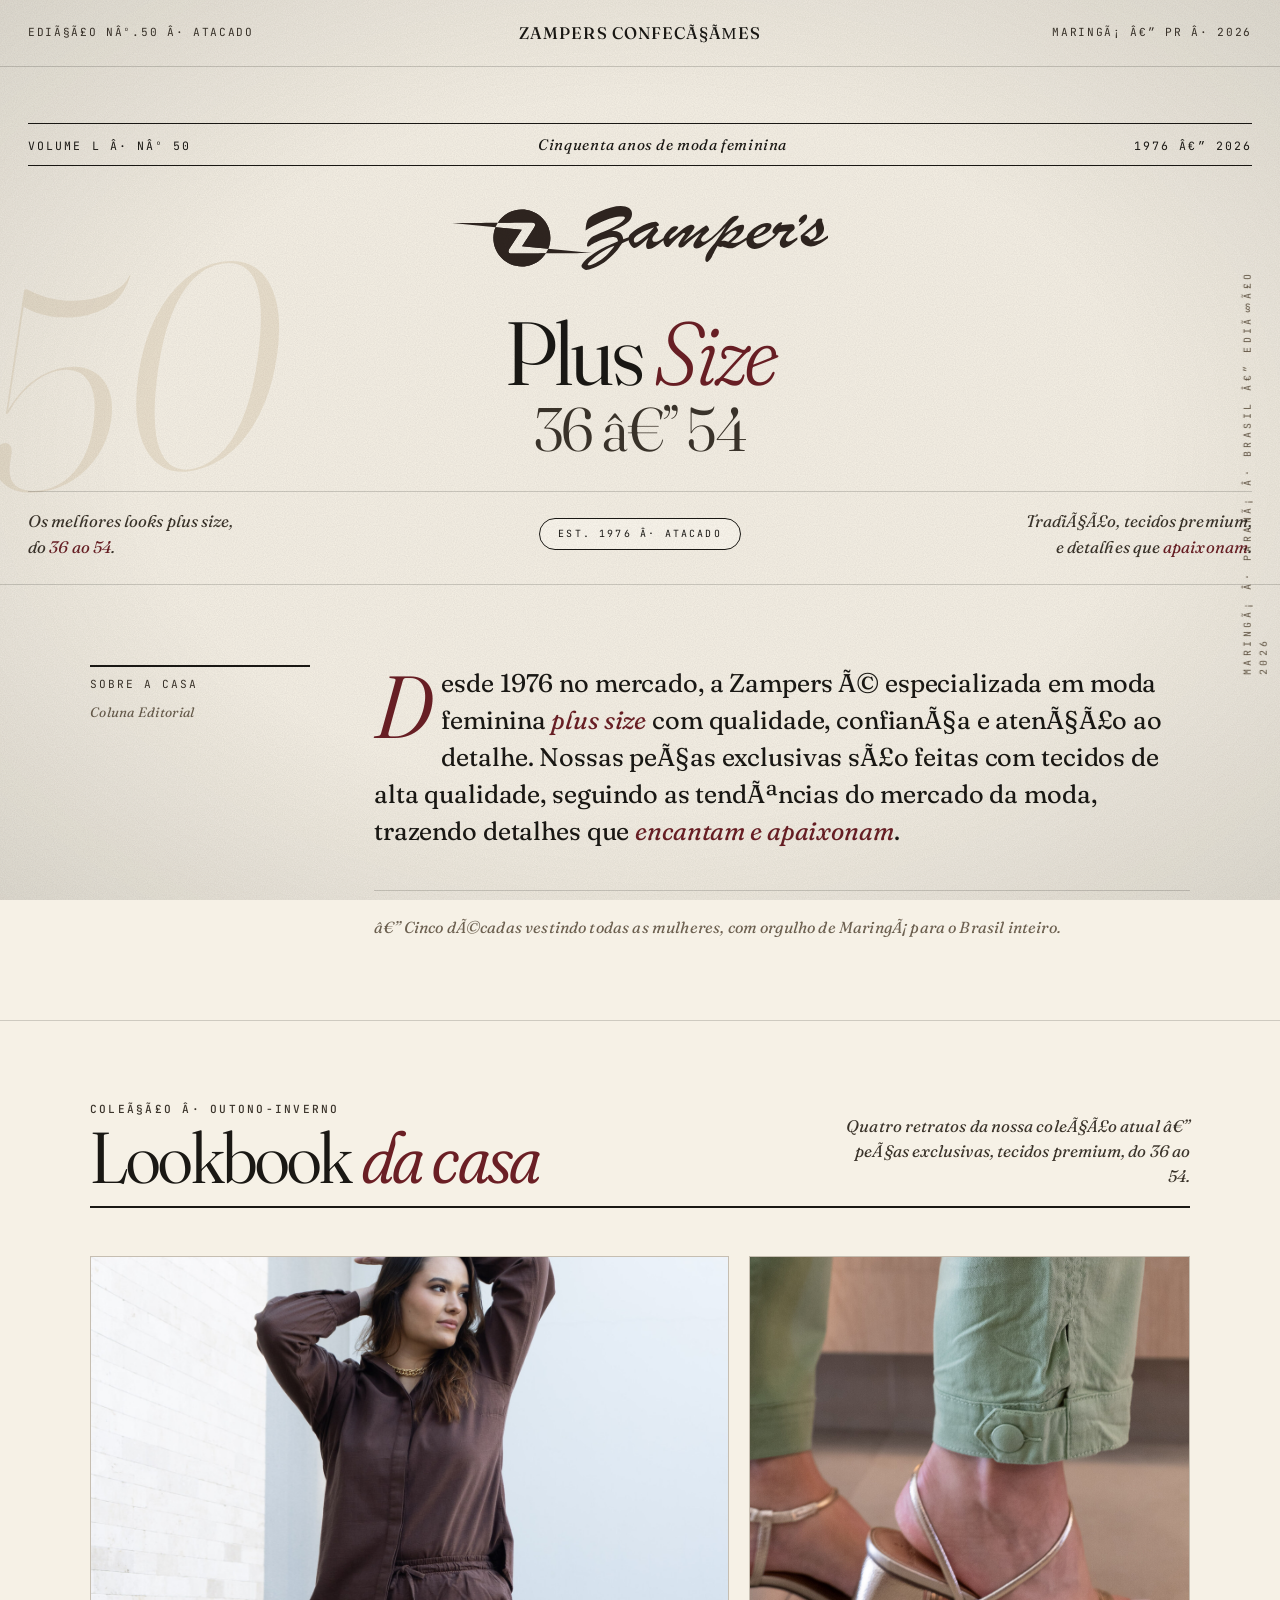
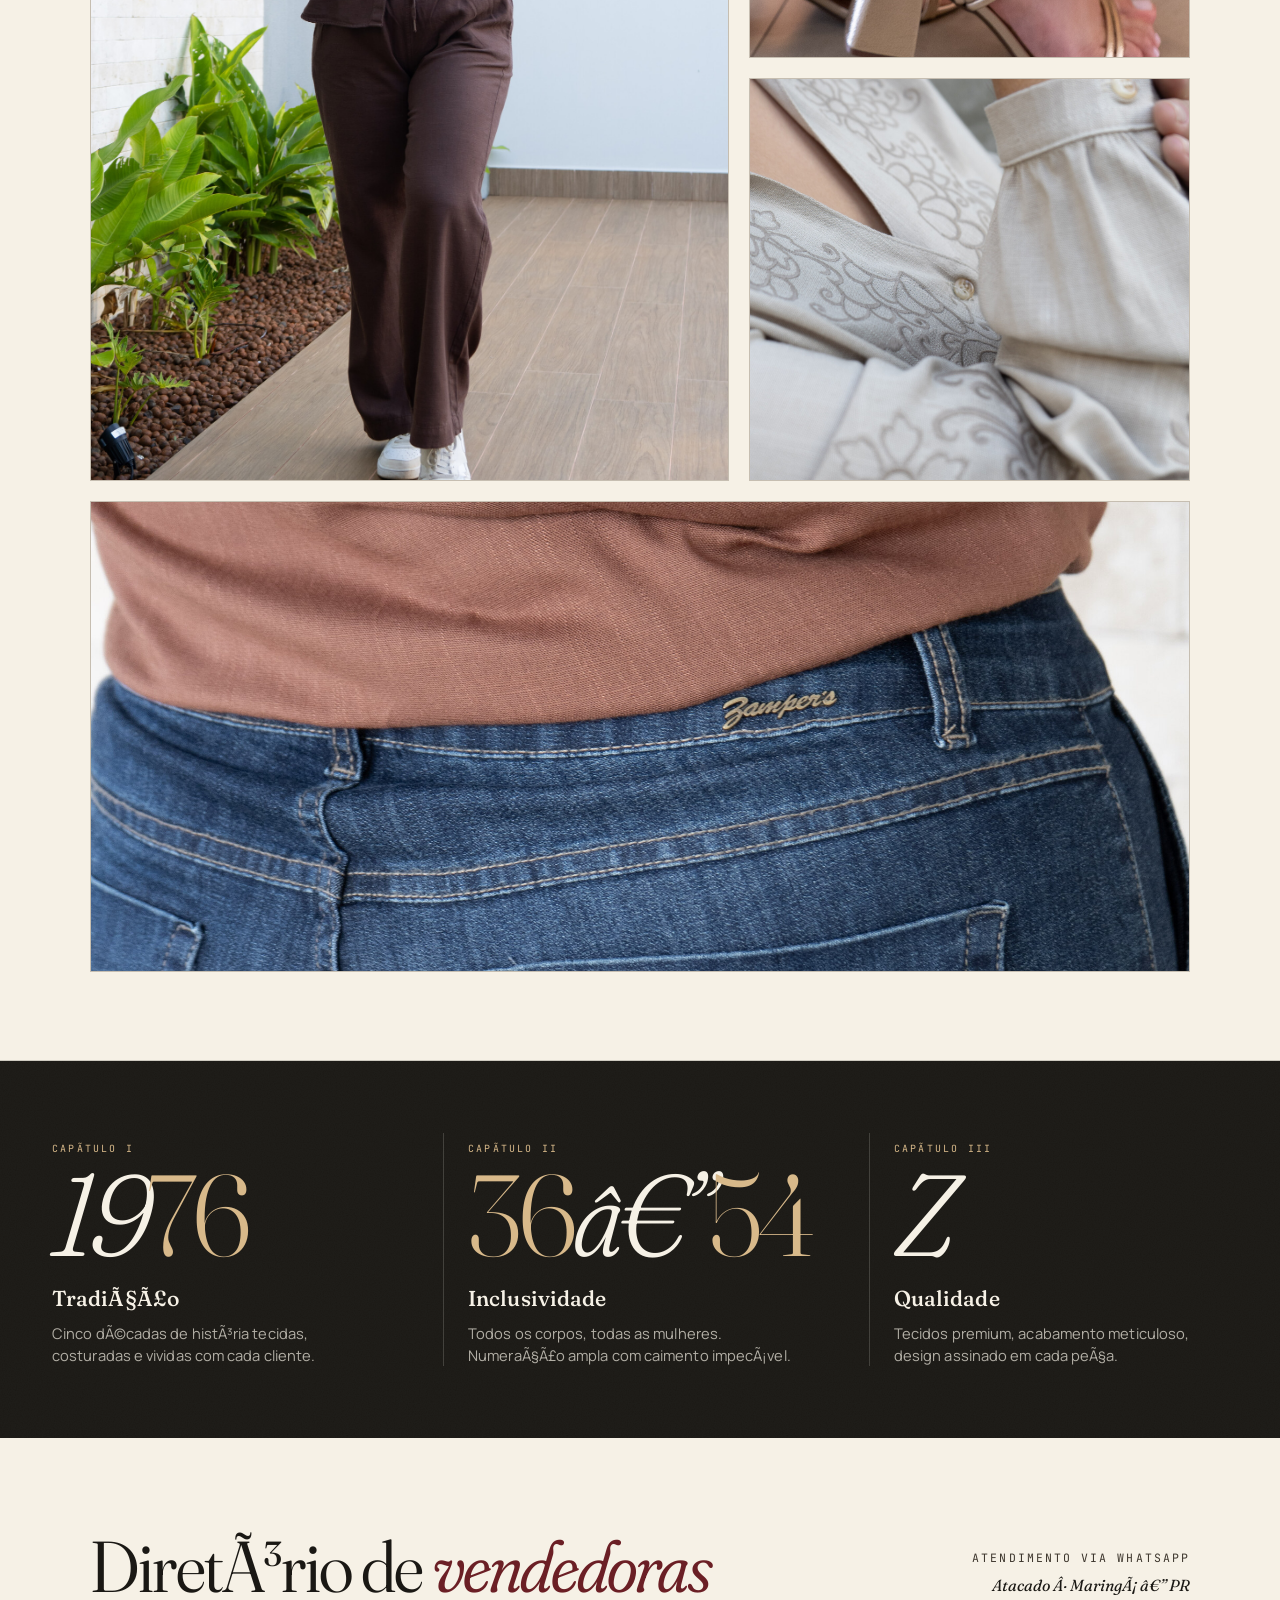
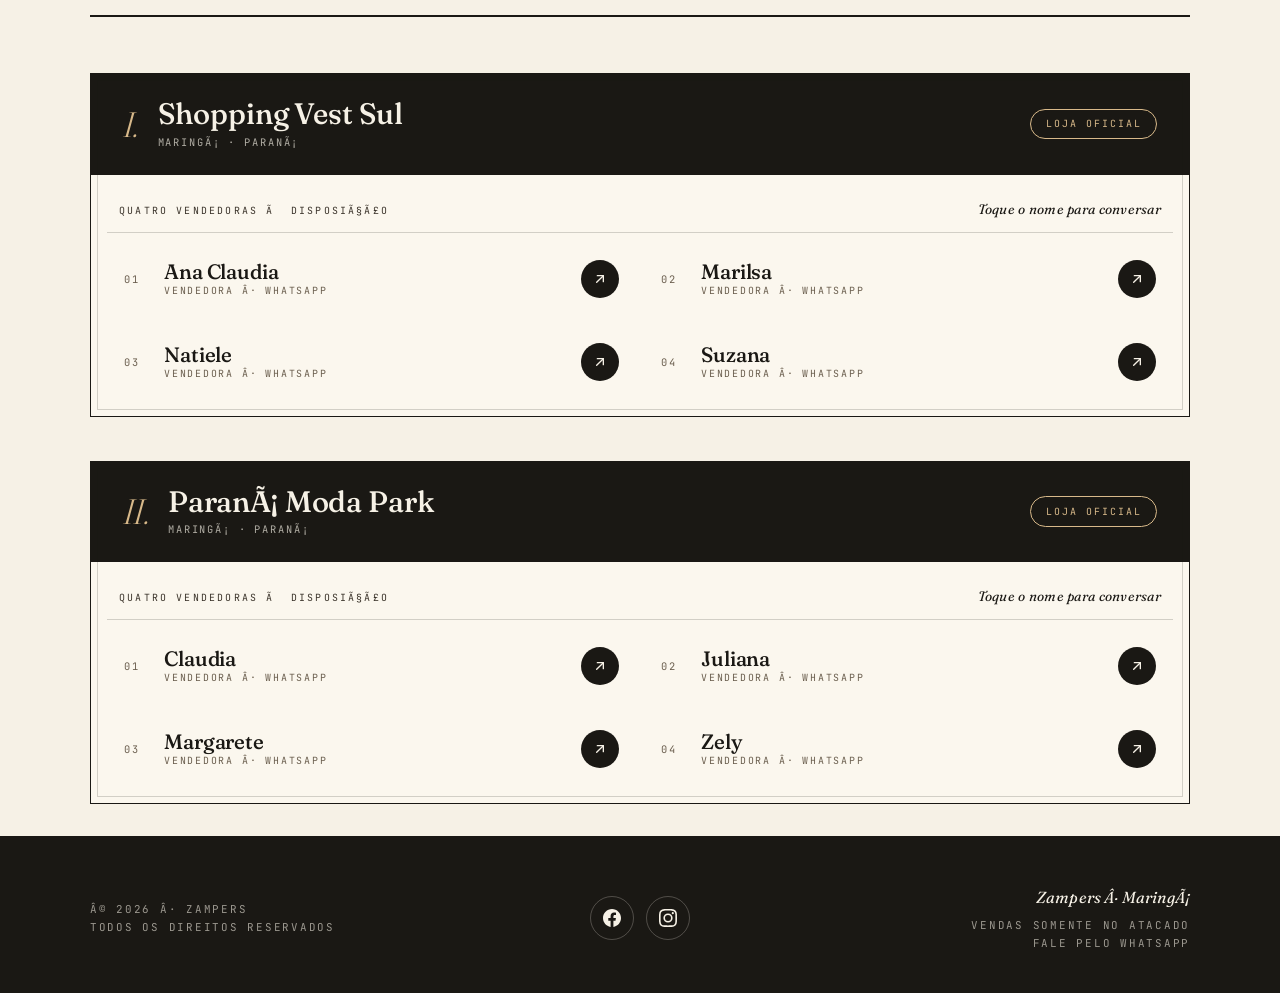
==== index.html @ f0ecdf39 "feat: adiciona snippet Meta Pixel com placeholder" ====
<!DOCTYPE html>
<html lang="pt-BR">
<head>
    <!-- Google tag (gtag.js) -->
    <script async src="https://www.googletagmanager.com/gtag/js?id=G-3Z2VQ9PWCJ"></script>
    <script>
        window.dataLayer = window.dataLayer || [];
        function gtag(){dataLayer.push(arguments);}
        gtag('js', new Date());
        gtag('config', 'G-3Z2VQ9PWCJ');
    </script>

    <!-- Meta Pixel Code -->
    <script>
    !function(f,b,e,v,n,t,s)
    {if(f.fbq)return;n=f.fbq=function(){n.callMethod?
    n.callMethod.apply(n,arguments):n.queue.push(arguments)};
    if(!f._fbq)f._fbq=n;n.push=n;n.loaded=!0;n.version='2.0';
    n.queue=[];t=b.createElement(e);t.async=!0;
    t.src=v;s=b.getElementsByTagName(e)[0];
    s.parentNode.insertBefore(t,s)}(window, document,'script',
    'https://connect.facebook.net/en_US/fbevents.js');
    fbq('init', 'PIXEL_ID_AQUI');
    fbq('track', 'PageView');
    </script>
    <noscript><img height="1" width="1" style="display:none"
    src="https://www.facebook.com/tr?id=PIXEL_ID_AQUI&ev=PageView&noscript=1"
    /></noscript>
    <!-- End Meta Pixel Code -->

    <meta charset="UTF-8">
    <meta name="viewport" content="width=device-width, initial-scale=1.0">
    <title>Zampers — Moda Plus Size · Atacado · Desde 1976</title>
    <link rel="apple-touch-icon" sizes="180x180" href="images/favicon/apple-touch-icon.png">
    <link rel="icon" type="image/png" sizes="32x32" href="images/favicon/favicon-32x32.png">
    <link rel="icon" type="image/png" sizes="16x16" href="images/favicon/favicon-16x16.png">
    <link rel="manifest" href="images/favicon/site.webmanifest">
    <link rel="shortcut icon" href="images/favicon/favicon.ico">
    <meta name="theme-color" content="#1a1814">

    <!-- SEO -->
    <meta name="description" content="Zampers — Moda feminina Plus Size do 36 ao 54. Desde 1976, 50 anos de tradição em qualidade e confiança. Vendas exclusivas no atacado em Maringá-PR.">
    <meta name="keywords" content="moda plus size, roupas femininas, atacado, Maringá, tamanhos grandes, 36 ao 54">
    <meta name="author" content="Zampers">
    <meta property="og:type" content="website">
    <meta property="og:url" content="https://zampers.com.br/">
    <meta property="og:title" content="Zampers — Moda Plus Size · Atacado">
    <meta property="og:description" content="Os melhores looks Plus Size do 36 ao 54. 50 anos de tradição em qualidade. Vendas no atacado.">
    <meta property="og:image" content="https://zampers.com.br/images/logo.svg">
    <meta property="twitter:card" content="summary_large_image">
    <meta property="twitter:url" content="https://zampers.com.br/">
    <meta property="twitter:title" content="Zampers — Moda Plus Size · Atacado">
    <meta property="twitter:description" content="Os melhores looks Plus Size do 36 ao 54. 50 anos de tradição em qualidade.">

    <link rel="preconnect" href="https://fonts.googleapis.com">
    <link rel="preconnect" href="https://fonts.gstatic.com" crossorigin>
    <link href="https://fonts.googleapis.com/css2?family=Fraunces:ital,opsz,wght,SOFT,WONK@0,9..144,300..900,0..100,0..1;1,9..144,300..900,0..100,0..1&family=Manrope:wght@300;400;500;600;700&family=JetBrains+Mono:wght@400;500&display=swap" rel="stylesheet">

    <style>
        :root {
            --paper:        #F6F1E6;
            --paper-deep:   #ECE3D4;
            --paper-soft:   #FBF7EE;
            --ink:          #1A1814;
            --ink-soft:     #3B342B;
            --ink-mute:     #6B5F4F;
            --wine:         #6B1F25;
            --wine-deep:    #4A1418;
            --brass:        #B89968;
            --brass-soft:   #D8B98A;
            --rule:         rgba(26, 24, 20, 0.18);
            --rule-strong:  rgba(26, 24, 20, 0.55);
        }

        *, *::before, *::after {
            margin: 0;
            padding: 0;
            box-sizing: border-box;
        }

        html { scroll-behavior: smooth; }

        body {
            font-family: 'Manrope', sans-serif;
            color: var(--ink);
            background-color: var(--paper);
            line-height: 1.55;
            font-weight: 400;
            font-size: 17px;
            letter-spacing: 0.005em;
            -webkit-font-smoothing: antialiased;
            -moz-osx-font-smoothing: grayscale;
            overflow-x: hidden;
            position: relative;
        }

        /* Paper grain overlay */
        body::before {
            content: "";
            position: fixed;
            inset: 0;
            pointer-events: none;
            z-index: 100;
            opacity: 0.35;
            mix-blend-mode: multiply;
            background-image: url("data:image/svg+xml;utf8,<svg xmlns='http://www.w3.org/2000/svg' width='220' height='220'><filter id='n'><feTurbulence type='fractalNoise' baseFrequency='0.9' numOctaves='2' stitchTiles='stitch'/><feColorMatrix values='0 0 0 0 0.10  0 0 0 0 0.09  0 0 0 0 0.08  0 0 0 0.32 0'/></filter><rect width='100%' height='100%' filter='url(%23n)'/></svg>");
        }

        /* Subtle vignette */
        body::after {
            content: "";
            position: fixed;
            inset: 0;
            pointer-events: none;
            z-index: 99;
            background: radial-gradient(ellipse at center, transparent 55%, rgba(26, 24, 20, 0.10) 100%);
        }

        ::selection {
            background: var(--wine);
            color: var(--paper);
        }

        a { color: inherit; text-decoration: none; }
        img { max-width: 100%; display: block; }

        /* === Display + caption typography === */
        .display {
            font-family: 'Fraunces', serif;
            font-variation-settings: "opsz" 144, "WONK" 1, "SOFT" 30;
            font-weight: 400;
            line-height: 0.92;
            letter-spacing: -0.025em;
        }
        .serif {
            font-family: 'Fraunces', serif;
            font-variation-settings: "opsz" 24, "WONK" 0, "SOFT" 50;
        }
        .caption {
            font-family: 'JetBrains Mono', monospace;
            font-size: 0.7rem;
            letter-spacing: 0.18em;
            text-transform: uppercase;
            font-weight: 500;
            color: var(--ink-soft);
        }

        /* === Top masthead === */
        .masthead {
            position: relative;
            z-index: 5;
            display: grid;
            grid-template-columns: 1fr auto 1fr;
            align-items: center;
            padding: 1.25rem 1.75rem;
            border-bottom: 1px solid var(--rule);
            gap: 1rem;
        }
        .masthead .left { font-family: 'JetBrains Mono', monospace; font-size: 0.7rem; letter-spacing: 0.15em; text-transform: uppercase; color: var(--ink-soft); }
        .masthead .right { font-family: 'JetBrains Mono', monospace; font-size: 0.7rem; letter-spacing: 0.15em; text-transform: uppercase; color: var(--ink-soft); text-align: right; }
        .masthead .center {
            font-family: 'Fraunces', serif;
            font-variation-settings: "opsz" 60, "WONK" 0;
            font-weight: 500;
            font-style: normal;
            font-size: 1.05rem;
            letter-spacing: 0.06em;
            text-transform: uppercase;
        }
        @media (max-width: 720px) {
            .masthead { grid-template-columns: 1fr 1fr; padding: 0.9rem 1.1rem; gap: 0.5rem; }
            .masthead .center { display: none; }
            .masthead .left, .masthead .right { font-size: 0.62rem; letter-spacing: 0.12em; }
        }

        /* === Hero / Cover === */
        .cover {
            position: relative;
            padding: 3.5rem 1.75rem 1.5rem;
            border-bottom: 1px solid var(--rule);
            overflow: hidden;
        }
        .cover-grid {
            display: grid;
            grid-template-columns: 1fr;
            max-width: 1320px;
            margin: 0 auto;
        }
        .cover-eyebrow {
            display: flex;
            justify-content: space-between;
            align-items: baseline;
            border-top: 1px solid var(--ink);
            border-bottom: 1px solid var(--ink);
            padding: 0.55rem 0;
            margin-bottom: 2.5rem;
            font-family: 'JetBrains Mono', monospace;
            font-size: 0.72rem;
            letter-spacing: 0.18em;
            text-transform: uppercase;
        }
        .cover-eyebrow span:nth-child(2) { font-style: italic; font-family: 'Fraunces', serif; font-size: 0.95rem; letter-spacing: 0.04em; text-transform: none; }

        .cover-logo {
            text-align: center;
            margin-bottom: 1rem;
        }
        .cover-logo img { height: 64px; width: auto; display: inline-block; opacity: 0.95; }

        .cover-title {
            text-align: center;
            margin: 1rem 0 0.25rem;
        }
        .cover-title .word {
            display: block;
            font-family: 'Fraunces', serif;
            font-variation-settings: "opsz" 144, "WONK" 1, "SOFT" 20;
            font-weight: 350;
            font-size: clamp(2.1rem, 7vw, 6rem);
            line-height: 0.95;
            letter-spacing: -0.03em;
            color: var(--ink);
        }
        .cover-title .word + .word {
            font-size: clamp(1.5rem, 4.8vw, 4rem);
            margin-top: 0.35rem;
            color: var(--ink-soft);
            letter-spacing: -0.02em;
        }
        .cover-title .word em {
            font-style: italic;
            font-variation-settings: "opsz" 144, "WONK" 1, "SOFT" 80;
            font-weight: 300;
            color: var(--wine);
        }

        .cover-meta {
            display: grid;
            grid-template-columns: 1fr auto 1fr;
            align-items: center;
            gap: 1.5rem;
            margin-top: 1.75rem;
            padding-top: 1rem;
            border-top: 1px solid var(--rule);
        }
        .cover-meta .left,
        .cover-meta .right {
            font-family: 'Fraunces', serif;
            font-style: italic;
            font-variation-settings: "opsz" 24;
            font-size: 1.05rem;
            color: var(--ink-soft);
        }
        .cover-meta .right { text-align: right; }
        .cover-meta .stamp {
            border: 1px solid var(--ink);
            border-radius: 999px;
            padding: 0.45rem 1.15rem;
            font-family: 'JetBrains Mono', monospace;
            font-size: 0.62rem;
            letter-spacing: 0.22em;
            text-transform: uppercase;
            white-space: nowrap;
            background: var(--paper-soft);
        }

        /* Floating decorative numerals */
        .cover-decor {
            position: absolute;
            font-family: 'Fraunces', serif;
            font-variation-settings: "opsz" 144, "WONK" 1, "SOFT" 0;
            font-style: italic;
            font-weight: 300;
            color: var(--brass);
            opacity: 0.18;
            pointer-events: none;
            user-select: none;
        }
        .cover-decor.tl { top: 90px; left: -1.5rem; font-size: clamp(8rem, 22vw, 22rem); transform: rotate(-8deg); }
        .cover-decor.br { bottom: -3rem; right: -2rem; font-size: clamp(7rem, 18vw, 18rem); transform: rotate(6deg); }
        @media (max-width: 720px) {
            .cover-decor { display: none; }
            .cover { padding: 2rem 1.1rem 1rem; }
            .cover-eyebrow { margin-bottom: 1.5rem; flex-direction: column; gap: 0.3rem; align-items: stretch; text-align: center; }
            .cover-eyebrow span:nth-child(2) { display: none; }
            .cover-meta { grid-template-columns: 1fr; gap: 0.75rem; text-align: center; }
            .cover-meta .right { text-align: center; }
            .cover-logo img { height: 48px; }
        }

        /* === Manifesto === */
        .manifesto {
            position: relative;
            z-index: 2;
            padding: 5rem 1.75rem;
            border-bottom: 1px solid var(--rule);
        }
        .manifesto-inner {
            max-width: 1100px;
            margin: 0 auto;
            display: grid;
            grid-template-columns: 220px 1fr;
            gap: 4rem;
            align-items: start;
        }
        .manifesto-label {
            font-family: 'JetBrains Mono', monospace;
            font-size: 0.7rem;
            letter-spacing: 0.18em;
            text-transform: uppercase;
            color: var(--ink-soft);
            padding-top: 0.6rem;
            border-top: 2px solid var(--ink);
        }
        .manifesto-label small {
            display: block;
            margin-top: 0.5rem;
            font-style: italic;
            font-family: 'Fraunces', serif;
            font-size: 0.85rem;
            letter-spacing: 0.02em;
            text-transform: none;
            color: var(--ink-mute);
        }
        .manifesto-body {
            font-family: 'Fraunces', serif;
            font-variation-settings: "opsz" 36, "SOFT" 50;
            font-weight: 400;
            font-size: clamp(1.25rem, 2vw, 1.65rem);
            line-height: 1.45;
            color: var(--ink);
            letter-spacing: -0.005em;
        }
        .manifesto-body::first-letter {
            font-family: 'Fraunces', serif;
            font-variation-settings: "opsz" 144, "WONK" 1, "SOFT" 30;
            font-weight: 350;
            font-size: 5.5rem;
            line-height: 0.85;
            float: left;
            padding: 0.3rem 0.6rem 0 0;
            color: var(--wine);
            font-style: italic;
        }
        .manifesto-body em {
            font-style: italic;
            color: var(--wine);
        }
        .manifesto-quote {
            margin-top: 2.5rem;
            padding-top: 1.5rem;
            border-top: 1px solid var(--rule);
            font-family: 'Fraunces', serif;
            font-style: italic;
            font-size: 1rem;
            color: var(--ink-mute);
            letter-spacing: 0.01em;
        }

        @media (max-width: 720px) {
            .manifesto { padding: 3rem 1.1rem; }
            .manifesto-inner { grid-template-columns: 1fr; gap: 1.25rem; }
            .manifesto-body::first-letter { font-size: 4rem; padding: 0.2rem 0.5rem 0 0; }
        }

        /* === Lookbook === */
        .lookbook {
            position: relative;
            padding: 5rem 1.75rem 5.5rem;
            border-bottom: 1px solid var(--rule);
        }
        .lookbook-head {
            max-width: 1100px;
            margin: 0 auto 3rem;
            display: grid;
            grid-template-columns: auto 1fr;
            align-items: end;
            gap: 2rem;
            padding-bottom: 1rem;
            border-bottom: 2px solid var(--ink);
        }
        .lookbook-head .caption {
            font-family: 'JetBrains Mono', monospace;
            font-size: 0.7rem;
            letter-spacing: 0.2em;
            text-transform: uppercase;
            color: var(--ink-soft);
            display: block;
            margin-bottom: 0.4rem;
        }
        .lookbook-title {
            font-family: 'Fraunces', serif;
            font-variation-settings: "opsz" 144, "WONK" 1, "SOFT" 30;
            font-weight: 350;
            font-size: clamp(2.5rem, 6vw, 4.5rem);
            line-height: 0.9;
            letter-spacing: -0.025em;
        }
        .lookbook-title em {
            font-style: italic;
            color: var(--wine);
            font-variation-settings: "opsz" 144, "WONK" 1, "SOFT" 80;
        }
        .lookbook-sub {
            font-family: 'Fraunces', serif;
            font-style: italic;
            font-size: 1.05rem;
            color: var(--ink-soft);
            max-width: 360px;
            line-height: 1.5;
            text-align: right;
            justify-self: end;
        }
        .lookbook-grid {
            max-width: 1100px;
            margin: 0 auto;
            display: grid;
            gap: 1.25rem;
        }
        .lookbook-spread {
            display: grid;
            grid-template-columns: 1.45fr 1fr;
            grid-template-rows: 1fr 1fr;
            gap: 1.25rem;
            aspect-ratio: 12 / 9;
        }
        .photo {
            position: relative;
            margin: 0;
            background: var(--paper-deep);
            border: 1px solid var(--rule);
            overflow: hidden;
        }
        .photo img {
            width: 100%;
            height: 100%;
            object-fit: cover;
            display: block;
            transition: transform 0.9s cubic-bezier(0.2, 0.7, 0.2, 1);
        }
        .photo:hover img { transform: scale(1.025); }
        .photo figcaption {
            position: absolute;
            left: 0; right: 0; bottom: 0;
            padding: 0.65rem 0.9rem;
            display: flex;
            justify-content: space-between;
            align-items: baseline;
            gap: 0.5rem;
            background: linear-gradient(180deg, transparent 0%, rgba(26,24,20,0.65) 100%);
            color: var(--paper);
            font-family: 'JetBrains Mono', monospace;
            font-size: 0.62rem;
            letter-spacing: 0.18em;
            text-transform: uppercase;
            opacity: 0;
            transform: translateY(6px);
            transition: opacity 0.4s ease, transform 0.4s ease;
        }
        .photo:hover figcaption { opacity: 1; transform: translateY(0); }
        .photo figcaption .desc {
            font-family: 'Fraunces', serif;
            font-style: italic;
            font-size: 0.85rem;
            letter-spacing: 0.02em;
            text-transform: none;
            color: var(--paper);
        }

        /* Asymmetric editorial spread — mixed formats, grid-aligned */
        .photo-1 { grid-column: 1; grid-row: 1 / 3; }
        .photo-2 { grid-column: 2; grid-row: 1; }
        .photo-3 { grid-column: 2; grid-row: 2; }
        .photo-4 { aspect-ratio: 21 / 9; }

        @media (max-width: 760px) {
            .lookbook { padding: 3rem 1.1rem 3.5rem; }
            .lookbook-head { grid-template-columns: 1fr; gap: 1rem; align-items: start; margin-bottom: 2rem; }
            .lookbook-sub { text-align: left; justify-self: start; }
            .lookbook-grid { gap: 0.85rem; }
            .lookbook-spread {
                display: grid;
                grid-template-columns: 1fr;
                grid-template-rows: auto auto auto;
                aspect-ratio: auto;
                gap: 0.85rem;
            }
            .photo-1 { grid-column: 1; grid-row: 1; aspect-ratio: 4 / 5; }
            .photo-2 { grid-column: 1; grid-row: 2; aspect-ratio: 5 / 4; }
            .photo-3 { grid-column: 1; grid-row: 3; aspect-ratio: 5 / 4; }
            .photo-4 { aspect-ratio: 16 / 9; }
            .photo figcaption { opacity: 1; transform: none; }
        }

        /* === Heritage strip === */
        .heritage {
            position: relative;
            background: var(--ink);
            color: var(--paper);
            padding: 4.5rem 1.75rem;
            overflow: hidden;
        }
        .heritage::before {
            content: "";
            position: absolute;
            inset: 0;
            opacity: 0.05;
            mix-blend-mode: screen;
            background-image: url("data:image/svg+xml;utf8,<svg xmlns='http://www.w3.org/2000/svg' width='220' height='220'><filter id='n'><feTurbulence type='fractalNoise' baseFrequency='0.85' numOctaves='2' stitchTiles='stitch'/><feColorMatrix values='0 0 0 0 1  0 0 0 0 1  0 0 0 0 1  0 0 0 0.5 0'/></filter><rect width='100%' height='100%' filter='url(%23n)'/></svg>");
        }
        .heritage-inner {
            max-width: 1320px;
            margin: 0 auto;
            display: grid;
            grid-template-columns: repeat(3, 1fr);
            gap: 2rem;
        }
        .heritage-cell {
            position: relative;
            padding: 0 1.5rem;
        }
        .heritage-cell + .heritage-cell { border-left: 1px solid rgba(241, 236, 225, 0.18); }
        .heritage-cell .num {
            font-family: 'Fraunces', serif;
            font-variation-settings: "opsz" 144, "WONK" 1, "SOFT" 0;
            font-weight: 300;
            font-size: clamp(4rem, 9vw, 8rem);
            line-height: 0.9;
            letter-spacing: -0.04em;
            color: var(--brass-soft);
            display: block;
        }
        .heritage-cell .num em {
            font-style: italic;
            color: var(--paper);
            font-variation-settings: "opsz" 144, "WONK" 1, "SOFT" 80;
        }
        .heritage-cell h3 {
            font-family: 'Fraunces', serif;
            font-variation-settings: "opsz" 36, "SOFT" 50;
            font-weight: 500;
            font-size: 1.35rem;
            margin-top: 1rem;
            color: var(--paper);
        }
        .heritage-cell p {
            margin-top: 0.4rem;
            font-size: 0.92rem;
            color: rgba(241, 236, 225, 0.7);
            line-height: 1.5;
        }
        .heritage-cell .tag {
            display: inline-block;
            margin-bottom: 0.4rem;
            font-family: 'JetBrains Mono', monospace;
            font-size: 0.62rem;
            letter-spacing: 0.22em;
            text-transform: uppercase;
            color: var(--brass-soft);
        }
        @media (max-width: 760px) {
            .heritage { padding: 3rem 1.1rem; }
            .heritage-inner { grid-template-columns: 1fr; gap: 1.5rem; }
            .heritage-cell { padding: 1.5rem 0; border-top: 1px solid rgba(241, 236, 225, 0.18); }
            .heritage-cell:first-child { border-top: none; padding-top: 0; }
            .heritage-cell + .heritage-cell { border-left: none; }
        }

        /* === Directory (sellers) === */
        .directory {
            padding: 6rem 1.75rem 2rem;
            position: relative;
        }
        .directory-head {
            max-width: 1100px;
            margin: 0 auto 3.5rem;
            display: grid;
            grid-template-columns: 1fr auto;
            align-items: end;
            gap: 2rem;
            padding-bottom: 1rem;
            border-bottom: 2px solid var(--ink);
        }
        .directory-head .title {
            font-family: 'Fraunces', serif;
            font-variation-settings: "opsz" 144, "WONK" 1, "SOFT" 30;
            font-weight: 350;
            font-size: clamp(2.5rem, 6vw, 4.5rem);
            line-height: 0.9;
            letter-spacing: -0.025em;
        }
        .directory-head .title em {
            font-style: italic;
            color: var(--wine);
            font-variation-settings: "opsz" 144, "WONK" 1, "SOFT" 80;
        }
        .directory-head .meta {
            text-align: right;
            font-family: 'JetBrains Mono', monospace;
            font-size: 0.72rem;
            letter-spacing: 0.18em;
            text-transform: uppercase;
            color: var(--ink-soft);
            line-height: 1.7;
        }
        .directory-head .meta strong {
            display: block;
            font-family: 'Fraunces', serif;
            font-style: italic;
            font-size: 1rem;
            font-weight: 400;
            text-transform: none;
            letter-spacing: 0;
            color: var(--ink);
            margin-top: 0.25rem;
        }

        .stores {
            max-width: 1100px;
            margin: 0 auto;
            display: grid;
            gap: 2.75rem;
        }

        .store {
            border: 1px solid var(--ink);
            background: var(--paper-soft);
            position: relative;
            overflow: hidden;
        }
        .store::after {
            content: "";
            position: absolute;
            inset: 6px;
            border: 1px solid var(--rule);
            pointer-events: none;
        }

        .store-head {
            display: grid;
            grid-template-columns: auto 1fr auto;
            align-items: center;
            gap: 1.25rem;
            padding: 1.5rem 2rem;
            border-bottom: 1px solid var(--ink);
            background: var(--ink);
            color: var(--paper);
        }
        .store-head .num {
            font-family: 'Fraunces', serif;
            font-variation-settings: "opsz" 144, "WONK" 1;
            font-style: italic;
            font-weight: 300;
            font-size: 2.2rem;
            color: var(--brass-soft);
            line-height: 1;
            letter-spacing: -0.02em;
        }
        .store-head .name {
            font-family: 'Fraunces', serif;
            font-variation-settings: "opsz" 36, "SOFT" 30;
            font-weight: 500;
            font-size: clamp(1.4rem, 3vw, 1.85rem);
            line-height: 1.1;
            letter-spacing: -0.005em;
        }
        .store-head .loc {
            display: block;
            margin-top: 0.2rem;
            font-family: 'JetBrains Mono', monospace;
            font-size: 0.65rem;
            letter-spacing: 0.18em;
            text-transform: uppercase;
            color: rgba(241, 236, 225, 0.7);
        }
        .store-head .badge {
            font-family: 'JetBrains Mono', monospace;
            font-size: 0.62rem;
            letter-spacing: 0.2em;
            text-transform: uppercase;
            border: 1px solid var(--brass-soft);
            color: var(--brass-soft);
            padding: 0.4rem 0.9rem;
            border-radius: 999px;
            white-space: nowrap;
        }

        .sellers {
            display: grid;
            grid-template-columns: repeat(2, 1fr);
            padding: 1rem;
            gap: 0.5rem;
            position: relative;
            z-index: 1;
        }
        .sellers-label {
            grid-column: 1 / -1;
            display: flex;
            justify-content: space-between;
            align-items: baseline;
            padding: 0.5rem 0.75rem 0.75rem;
            border-bottom: 1px solid var(--rule);
            font-family: 'JetBrains Mono', monospace;
            font-size: 0.62rem;
            letter-spacing: 0.22em;
            text-transform: uppercase;
            color: var(--ink-soft);
        }
        .sellers-label em {
            font-family: 'Fraunces', serif;
            font-style: italic;
            font-size: 0.85rem;
            letter-spacing: 0.02em;
            text-transform: none;
            color: var(--ink);
            font-weight: 400;
        }

        .seller {
            display: grid;
            grid-template-columns: auto 1fr auto;
            align-items: center;
            gap: 1rem;
            padding: 1.1rem 1rem;
            border: 1px solid transparent;
            border-radius: 2px;
            transition: background 0.35s ease, border-color 0.35s ease, transform 0.35s ease;
            position: relative;
        }
        .seller:hover {
            background: var(--paper-deep);
            border-color: var(--ink);
            transform: translateY(-1px);
        }
        .seller .index {
            font-family: 'JetBrains Mono', monospace;
            font-size: 0.65rem;
            letter-spacing: 0.18em;
            color: var(--ink-mute);
            min-width: 1.5rem;
        }
        .seller .name {
            font-family: 'Fraunces', serif;
            font-variation-settings: "opsz" 36, "SOFT" 50;
            font-weight: 500;
            font-size: 1.3rem;
            line-height: 1.1;
            letter-spacing: -0.005em;
        }
        .seller .name small {
            display: block;
            margin-top: 0.15rem;
            font-family: 'JetBrains Mono', monospace;
            font-style: normal;
            font-weight: 400;
            font-size: 0.62rem;
            letter-spacing: 0.18em;
            text-transform: uppercase;
            color: var(--ink-mute);
        }
        .seller .arrow {
            display: inline-flex;
            align-items: center;
            justify-content: center;
            width: 38px;
            height: 38px;
            border-radius: 999px;
            background: var(--ink);
            color: var(--paper);
            transition: background 0.35s ease, transform 0.35s ease;
            flex-shrink: 0;
        }
        .seller:hover .arrow {
            background: var(--wine);
            transform: rotate(-15deg) scale(1.05);
        }
        .seller .arrow svg { width: 16px; height: 16px; }

        @media (max-width: 760px) {
            .directory { padding: 3.5rem 1.1rem 1.5rem; }
            .directory-head { grid-template-columns: 1fr; align-items: start; gap: 1rem; margin-bottom: 2rem; }
            .directory-head .meta { text-align: left; }
            .store-head { grid-template-columns: auto 1fr; padding: 1.1rem 1.25rem; gap: 0.9rem; }
            .store-head .badge { display: none; }
            .sellers { grid-template-columns: 1fr; padding: 0.6rem; }
            .seller { padding: 0.95rem 0.85rem; }
            .seller .name { font-size: 1.15rem; }
        }

        /* === Closing / Address === */
        .closing {
            margin-top: 4rem;
            padding: 4rem 1.75rem 5rem;
            border-top: 1px solid var(--rule);
            background: linear-gradient(180deg, var(--paper) 0%, var(--paper-deep) 100%);
        }
        .closing-inner {
            max-width: 1100px;
            margin: 0 auto;
            display: grid;
            grid-template-columns: 1fr 1fr;
            gap: 4rem;
            align-items: end;
        }
        .closing-mark {
            font-family: 'Fraunces', serif;
            font-variation-settings: "opsz" 144, "WONK" 1, "SOFT" 100;
            font-style: italic;
            font-weight: 300;
            font-size: clamp(3rem, 8vw, 6rem);
            line-height: 1;
            letter-spacing: -0.03em;
            color: var(--ink);
        }
        .closing-mark span { color: var(--wine); }
        .closing-text {
            font-family: 'Fraunces', serif;
            font-variation-settings: "opsz" 36, "SOFT" 50;
            font-size: 1.05rem;
            line-height: 1.55;
            color: var(--ink-soft);
            border-top: 1px solid var(--rule-strong);
            padding-top: 1.25rem;
        }
        .closing-text .caption { display: block; margin-bottom: 0.5rem; }

        @media (max-width: 760px) {
            .closing { padding: 2.5rem 1.1rem 3rem; }
            .closing-inner { grid-template-columns: 1fr; gap: 1.5rem; }
        }

        /* === Footer === */
        footer.colophon {
            background: var(--ink);
            color: var(--paper);
            padding: 3rem 1.75rem 2.5rem;
        }
        .colophon-inner {
            max-width: 1100px;
            margin: 0 auto;
            display: grid;
            grid-template-columns: 1fr auto 1fr;
            align-items: center;
            gap: 2rem;
        }
        .colophon-inner .left,
        .colophon-inner .right {
            font-family: 'JetBrains Mono', monospace;
            font-size: 0.68rem;
            letter-spacing: 0.16em;
            text-transform: uppercase;
            color: rgba(241, 236, 225, 0.6);
            line-height: 1.7;
        }
        .colophon-inner .right { text-align: right; }
        .colophon-inner .right strong {
            display: block;
            font-family: 'Fraunces', serif;
            font-style: italic;
            font-size: 1rem;
            font-weight: 400;
            letter-spacing: 0.01em;
            text-transform: none;
            color: var(--paper);
            margin-bottom: 0.3rem;
        }

        .social {
            display: flex;
            gap: 0.8rem;
        }
        .social a {
            width: 44px;
            height: 44px;
            display: inline-flex;
            align-items: center;
            justify-content: center;
            border-radius: 999px;
            border: 1px solid rgba(241, 236, 225, 0.25);
            background: transparent;
            color: var(--paper);
            transition: background 0.3s ease, border-color 0.3s ease, transform 0.3s ease;
        }
        .social a:hover {
            background: var(--wine);
            border-color: var(--wine);
            transform: translateY(-2px);
        }
        .social a svg { width: 18px; height: 18px; }

        @media (max-width: 760px) {
            .colophon-inner { grid-template-columns: 1fr; text-align: center; gap: 1.5rem; }
            .colophon-inner .right { text-align: center; }
            .social { justify-content: center; }
        }

        /* === Vertical side label === */
        .side-label {
            position: fixed;
            top: 50%;
            right: 0.6rem;
            transform: translateY(-50%) rotate(180deg);
            writing-mode: vertical-rl;
            font-family: 'JetBrains Mono', monospace;
            font-size: 0.62rem;
            letter-spacing: 0.35em;
            text-transform: uppercase;
            color: var(--ink-mute);
            pointer-events: none;
            z-index: 50;
            mix-blend-mode: multiply;
        }
        @media (max-width: 1100px) { .side-label { display: none; } }

        /* === Reveal animation === */
        @keyframes reveal {
            from { opacity: 0; transform: translateY(14px); }
            to   { opacity: 1; transform: translateY(0); }
        }
        @keyframes glide {
            from { opacity: 0; transform: translateY(34px); }
            to   { opacity: 1; transform: translateY(0); }
        }

        .reveal { animation: reveal 0.9s cubic-bezier(0.2, 0.7, 0.2, 1) both; }
        .reveal-1 { animation-delay: 0.05s; }
        .reveal-2 { animation-delay: 0.18s; }
        .reveal-3 { animation-delay: 0.32s; }
        .reveal-4 { animation-delay: 0.48s; }
        .reveal-5 { animation-delay: 0.62s; }

        .in-view {
            opacity: 0;
            transform: translateY(34px);
            transition: opacity 0.9s cubic-bezier(0.2, 0.7, 0.2, 1), transform 0.9s cubic-bezier(0.2, 0.7, 0.2, 1);
        }
        .in-view.is-visible { opacity: 1; transform: translateY(0); }

        @media (prefers-reduced-motion: reduce) {
            * { animation: none !important; transition: none !important; }
            .in-view { opacity: 1; transform: none; }
        }
    </style>
</head>
<body>
    <!-- SVG sprite -->
    <svg xmlns="http://www.w3.org/2000/svg" style="position:absolute;width:0;height:0" aria-hidden="true">
        <symbol id="i-arrow" viewBox="0 0 24 24" fill="none" stroke="currentColor" stroke-width="2" stroke-linecap="round" stroke-linejoin="round">
            <path d="M7 17L17 7"/><path d="M8 7h9v9"/>
        </symbol>
        <symbol id="i-whatsapp" viewBox="0 0 24 24" fill="currentColor">
            <path d="M17.472 14.382c-.297-.149-1.758-.867-2.03-.967-.273-.099-.471-.148-.67.15-.197.297-.767.966-.94 1.164-.173.199-.347.223-.644.075-.297-.15-1.255-.463-2.39-1.475-.883-.788-1.48-1.761-1.653-2.059-.173-.297-.018-.458.13-.606.134-.133.298-.347.446-.52.149-.174.198-.298.298-.497.099-.198.05-.371-.025-.52-.075-.149-.669-1.612-.916-2.207-.242-.579-.487-.5-.67-.51-.173-.008-.371-.01-.57-.01-.198 0-.52.074-.792.372-.272.297-1.04 1.016-1.04 2.479 0 1.462 1.065 2.875 1.213 3.074.149.198 2.096 3.2 5.076 4.487.709.306 1.262.489 1.694.625.712.227 1.36.195 1.871.118.571-.085 1.758-.719 2.006-1.413.248-.694.248-1.289.173-1.413-.074-.124-.272-.198-.57-.347z"/>
            <path d="M12 2C6.477 2 2 6.477 2 12c0 1.89.525 3.66 1.438 5.168L2 22l4.832-1.438A9.955 9.955 0 0012 22c5.523 0 10-4.477 10-10S17.523 2 12 2zm0 18c-1.66 0-3.203-.51-4.482-1.381l-.316-.188-2.862.852.852-2.862-.188-.316A7.948 7.948 0 014 12c0-4.411 3.589-8 8-8s8 3.589 8 8-3.589 8-8 8z"/>
        </symbol>
        <symbol id="i-fb" viewBox="0 0 24 24" fill="currentColor">
            <path d="M24 12.073c0-6.627-5.373-12-12-12s-12 5.373-12 12c0 5.99 4.388 10.954 10.125 11.854v-8.385H7.078v-3.47h3.047V9.43c0-3.007 1.792-4.669 4.533-4.669 1.312 0 2.686.235 2.686.235v2.953H15.83c-1.491 0-1.956.925-1.956 1.874v2.25h3.328l-.532 3.47h-2.796v8.385C19.612 23.027 24 18.062 24 12.073z"/>
        </symbol>
        <symbol id="i-ig" viewBox="0 0 24 24" fill="currentColor">
            <path d="M12 2.163c3.204 0 3.584.012 4.85.07 3.252.148 4.771 1.691 4.919 4.919.058 1.265.069 1.645.069 4.849 0 3.205-.012 3.584-.069 4.849-.149 3.225-1.664 4.771-4.919 4.919-1.266.058-1.644.07-4.85.07-3.204 0-3.584-.012-4.849-.07-3.26-.149-4.771-1.699-4.919-4.92-.058-1.265-.07-1.644-.07-4.849 0-3.204.013-3.583.07-4.849.149-3.227 1.664-4.771 4.919-4.919 1.266-.057 1.645-.069 4.849-.069zM12 0C8.741 0 8.333.014 7.053.072 2.695.272.273 2.69.073 7.052.014 8.333 0 8.741 0 12c0 3.259.014 3.668.072 4.948.2 4.358 2.618 6.78 6.98 6.98C8.333 23.986 8.741 24 12 24c3.259 0 3.668-.014 4.948-.072 4.354-.2 6.782-2.618 6.979-6.98.059-1.28.073-1.689.073-4.948 0-3.259-.014-3.667-.072-4.947-.196-4.354-2.617-6.78-6.979-6.98C15.668.014 15.259 0 12 0zm0 5.838a6.162 6.162 0 100 12.324 6.162 6.162 0 000-12.324zM12 16a4 4 0 110-8 4 4 0 010 8zm6.406-11.845a1.44 1.44 0 100 2.881 1.44 1.44 0 000-2.881z"/>
        </symbol>
    </svg>

    <span class="side-label">Maringá · Paraná · Brasil — Edição 2026</span>

    <!-- Masthead -->
    <header class="masthead">
        <div class="left">Edição&nbsp;Nº.50 · Atacado</div>
        <div class="center">Zampers Confecções</div>
        <div class="right">Maringá&nbsp;—&nbsp;PR · 2026</div>
    </header>

    <!-- Cover / Hero -->
    <section class="cover">
        <span class="cover-decor tl" aria-hidden="true">50</span>

        <div class="cover-grid">
            <div class="cover-eyebrow reveal reveal-1">
                <span>Volume L · Nº 50</span>
                <span>Cinquenta anos de moda feminina</span>
                <span>1976 — 2026</span>
            </div>

            <div class="cover-logo reveal reveal-2">
                <img src="images/logo.svg" alt="Zampers">
            </div>

            <h1 class="cover-title">
                <span class="word reveal reveal-2">Plus <em>Size</em></span>
                <span class="word reveal reveal-3">36 — 54</span>
            </h1>

            <div class="cover-meta reveal reveal-5">
                <span class="left">Os melhores looks plus size,<br>do <em style="font-style:italic;color:var(--wine)">36 ao 54</em>.</span>
                <span class="stamp">Est. 1976 · Atacado</span>
                <span class="right">Tradição, tecidos premium,<br>e detalhes que <em style="font-style:italic;color:var(--wine)">apaixonam</em>.</span>
            </div>
        </div>
    </section>

    <!-- Manifesto -->
    <section class="manifesto in-view">
        <div class="manifesto-inner">
            <aside class="manifesto-label">
                Sobre a Casa
                <small>Coluna Editorial</small>
            </aside>
            <div>
                <p class="manifesto-body">
                    Desde 1976 no mercado, a Zampers é especializada em moda feminina <em>plus size</em> com qualidade, confiança e atenção ao detalhe. Nossas peças exclusivas são feitas com tecidos de alta qualidade, seguindo as tendências do mercado da moda, trazendo detalhes que <em>encantam e apaixonam</em>.
                </p>
                <p class="manifesto-quote">— Cinco décadas vestindo todas as mulheres, com orgulho de Maringá para o Brasil inteiro.</p>
            </div>
        </div>
    </section>

    <!-- Lookbook -->
    <section class="lookbook in-view" id="colecao">
        <header class="lookbook-head">
            <div>
                <span class="caption">Coleção · Outono-Inverno</span>
                <h2 class="lookbook-title">Lookbook <em>da casa</em></h2>
            </div>
            <p class="lookbook-sub">Quatro retratos da nossa coleção atual — peças exclusivas, tecidos premium, do 36 ao 54.</p>
        </header>

        <div class="lookbook-grid">
            <div class="lookbook-spread">
                <figure class="photo photo-1">
                    <img src="images/lookbook/01.jpg" alt="Look principal — conjunto marrom da coleção Outono-Inverno 2026" loading="lazy">
                    <figcaption>
                        <span>Fig. I</span>
                        <span class="desc">Look principal</span>
                    </figcaption>
                </figure>
                <figure class="photo photo-2">
                    <img src="images/lookbook/02.jpg" alt="Detalhe da barra com botão e sandália dourada" loading="lazy">
                    <figcaption>
                        <span>Fig. II</span>
                        <span class="desc">Acabamento</span>
                    </figcaption>
                </figure>
                <figure class="photo photo-3">
                    <img src="images/lookbook/03.jpg" alt="Bordado floral em blusa creme" loading="lazy">
                    <figcaption>
                        <span>Fig. III</span>
                        <span class="desc">Bordado &amp; detalhe</span>
                    </figcaption>
                </figure>
            </div>
            <figure class="photo photo-4">
                <img src="images/lookbook/04.jpg" alt="Assinatura Zampers bordada na cintura do jeans" loading="lazy">
                <figcaption>
                    <span>Fig. IV</span>
                    <span class="desc">Assinatura</span>
                </figcaption>
            </figure>
        </div>
    </section>

    <!-- Heritage strip -->
    <section class="heritage in-view">
        <div class="heritage-inner">
            <div class="heritage-cell">
                <span class="tag">Capítulo I</span>
                <span class="num"><em>19</em>76</span>
                <h3>Tradição</h3>
                <p>Cinco décadas de história tecidas, costuradas e vividas com cada cliente.</p>
            </div>
            <div class="heritage-cell">
                <span class="tag">Capítulo II</span>
                <span class="num">36<em>—</em>54</span>
                <h3>Inclusividade</h3>
                <p>Todos os corpos, todas as mulheres. Numeração ampla com caimento impecável.</p>
            </div>
            <div class="heritage-cell">
                <span class="tag">Capítulo III</span>
                <span class="num"><em>Z</em></span>
                <h3>Qualidade</h3>
                <p>Tecidos premium, acabamento meticuloso, design assinado em cada peça.</p>
            </div>
        </div>
    </section>

    <!-- Directory / Sellers -->
    <section class="directory" id="vendedoras">
        <header class="directory-head in-view">
            <h2 class="title">Diretório de <em>vendedoras</em></h2>
            <div class="meta">
                Atendimento via WhatsApp
                <strong>Atacado · Maringá — PR</strong>
            </div>
        </header>

        <div class="stores in-view">
            <!-- Loja 1: Paraná Moda Park -->
            <article class="store">
                <header class="store-head">
                    <span class="num">I.</span>
                    <div>
                        <h3 class="name">Paraná Moda Park</h3>
                        <span class="loc">Maringá &middot; Paraná</span>
                    </div>
                    <span class="badge">Loja Oficial</span>
                </header>
                <div class="sellers">
                    <div class="sellers-label">
                        <span>Quatro vendedoras à disposição</span>
                        <em>Toque o nome para conversar</em>
                    </div>
                    <a class="seller" href="https://wa.me/5544991597384" target="_blank" rel="noopener noreferrer" aria-label="Conversar com Claudia no WhatsApp">
                        <span class="index">01</span>
                        <span class="name">Claudia<small>Vendedora · WhatsApp</small></span>
                        <span class="arrow"><svg><use href="#i-arrow"/></svg></span>
                    </a>
                    <a class="seller" href="https://wa.me/5544997278048" target="_blank" rel="noopener noreferrer" aria-label="Conversar com Juliana no WhatsApp">
                        <span class="index">02</span>
                        <span class="name">Juliana<small>Vendedora · WhatsApp</small></span>
                        <span class="arrow"><svg><use href="#i-arrow"/></svg></span>
                    </a>
                    <a class="seller" href="https://wa.me/5544998360379" target="_blank" rel="noopener noreferrer" aria-label="Conversar com Margarete no WhatsApp">
                        <span class="index">03</span>
                        <span class="name">Margarete<small>Vendedora · WhatsApp</small></span>
                        <span class="arrow"><svg><use href="#i-arrow"/></svg></span>
                    </a>
                    <a class="seller" href="https://wa.me/5544991553205" target="_blank" rel="noopener noreferrer" aria-label="Conversar com Zely no WhatsApp">
                        <span class="index">04</span>
                        <span class="name">Zely<small>Vendedora · WhatsApp</small></span>
                        <span class="arrow"><svg><use href="#i-arrow"/></svg></span>
                    </a>
                </div>
            </article>

            <!-- Loja 2: Shopping Vest Sul -->
            <article class="store">
                <header class="store-head">
                    <span class="num">II.</span>
                    <div>
                        <h3 class="name">Shopping Vest Sul</h3>
                        <span class="loc">Maringá &middot; Paraná</span>
                    </div>
                    <span class="badge">Loja Oficial</span>
                </header>
                <div class="sellers">
                    <div class="sellers-label">
                        <span>Quatro vendedoras à disposição</span>
                        <em>Toque o nome para conversar</em>
                    </div>
                    <a class="seller" href="https://wa.me/5544991469104" target="_blank" rel="noopener noreferrer" aria-label="Conversar com Ana Claudia no WhatsApp">
                        <span class="index">01</span>
                        <span class="name">Ana Claudia<small>Vendedora · WhatsApp</small></span>
                        <span class="arrow"><svg><use href="#i-arrow"/></svg></span>
                    </a>
                    <a class="seller" href="https://wa.me/5544991318005" target="_blank" rel="noopener noreferrer" aria-label="Conversar com Marilsa no WhatsApp">
                        <span class="index">02</span>
                        <span class="name">Marilsa<small>Vendedora · WhatsApp</small></span>
                        <span class="arrow"><svg><use href="#i-arrow"/></svg></span>
                    </a>
                    <a class="seller" href="https://wa.me/5544998237006" target="_blank" rel="noopener noreferrer" aria-label="Conversar com Natiele no WhatsApp">
                        <span class="index">03</span>
                        <span class="name">Natiele<small>Vendedora · WhatsApp</small></span>
                        <span class="arrow"><svg><use href="#i-arrow"/></svg></span>
                    </a>
                    <a class="seller" href="https://wa.me/5544991491660" target="_blank" rel="noopener noreferrer" aria-label="Conversar com Suzana no WhatsApp">
                        <span class="index">04</span>
                        <span class="name">Suzana<small>Vendedora · WhatsApp</small></span>
                        <span class="arrow"><svg><use href="#i-arrow"/></svg></span>
                    </a>
                </div>
            </article>
        </div>
    </section>

    <!-- Footer / Colophon -->
    <footer class="colophon">
        <div class="colophon-inner">
            <div class="left">
                © 2026 · Zampers<br>
                Todos os direitos reservados
            </div>
            <div class="social">
                <a href="https://www.facebook.com/zampersoficial" target="_blank" rel="noopener noreferrer" aria-label="Facebook">
                    <svg><use href="#i-fb"/></svg>
                </a>
                <a href="https://www.instagram.com/zampersoficial" target="_blank" rel="noopener noreferrer" aria-label="Instagram">
                    <svg><use href="#i-ig"/></svg>
                </a>
            </div>
            <div class="right">
                <strong>Zampers · Maringá</strong>
                Vendas somente no atacado<br>
                Fale pelo WhatsApp
            </div>
        </div>
    </footer>

    <script>
        // Detect whether visit originated from Instagram (UTM params, in-app browser, or referrer)
        const isFromInstagram = () => {
            try {
                const params = new URLSearchParams(window.location.search);
                const source = (params.get('utm_source') || '').toLowerCase();
                const medium = (params.get('utm_medium') || '').toLowerCase();
                if (['instagram', 'ig', 'insta'].includes(source)) return true;
                if (medium === 'bio') return true;
                if (/instagram/i.test(navigator.userAgent || '')) return true;
                if (/instagram\.com/i.test(document.referrer || '')) return true;
            } catch (_) { /* ignore */ }
            return false;
        };

        // Pre-filled WhatsApp message (uses seller's name; varies by origin)
        const buildMessage = (name) => {
            const origin = isFromInstagram() ? 'Instagram' : 'site';
            return `Olá, ${name}! Vim pelo ${origin} da Zampers e gostaria de saber mais sobre as peças do atacado.`;
        };

        document.addEventListener('DOMContentLoaded', function () {
            // Add ?text=... to every seller WhatsApp link
            document.querySelectorAll('.seller').forEach((el) => {
                const nameEl = el.querySelector('.name');
                if (!nameEl) return;
                const fullName = (nameEl.firstChild?.textContent || '').trim();
                if (!fullName) return;
                try {
                    const url = new URL(el.href);
                    url.searchParams.set('text', buildMessage(fullName));
                    el.href = url.toString();
                } catch (_) { /* ignore malformed URLs */ }
            });

            // Randomize store order on each visit (preserves prior behavior)
            const blocks = document.querySelectorAll('.stores .store');
            if (blocks.length >= 2 && Math.random() > 0.5) {
                const parent = blocks[0].parentNode;
                parent.insertBefore(blocks[1], blocks[0]);
                // Re-number store roman numerals based on new order
                const romans = ['I.', 'II.', 'III.', 'IV.'];
                document.querySelectorAll('.stores .store .store-head .num').forEach((el, i) => {
                    el.textContent = romans[i] || (i + 1) + '.';
                });
            }

            // IntersectionObserver-based reveal
            const els = document.querySelectorAll('.in-view');
            if ('IntersectionObserver' in window) {
                const io = new IntersectionObserver((entries) => {
                    entries.forEach((e) => {
                        if (e.isIntersecting) {
                            e.target.classList.add('is-visible');
                            io.unobserve(e.target);
                        }
                    });
                }, { threshold: 0.12 });
                els.forEach((el) => io.observe(el));
            } else {
                els.forEach((el) => el.classList.add('is-visible'));
            }
        });
    </script>
</body>
</html>
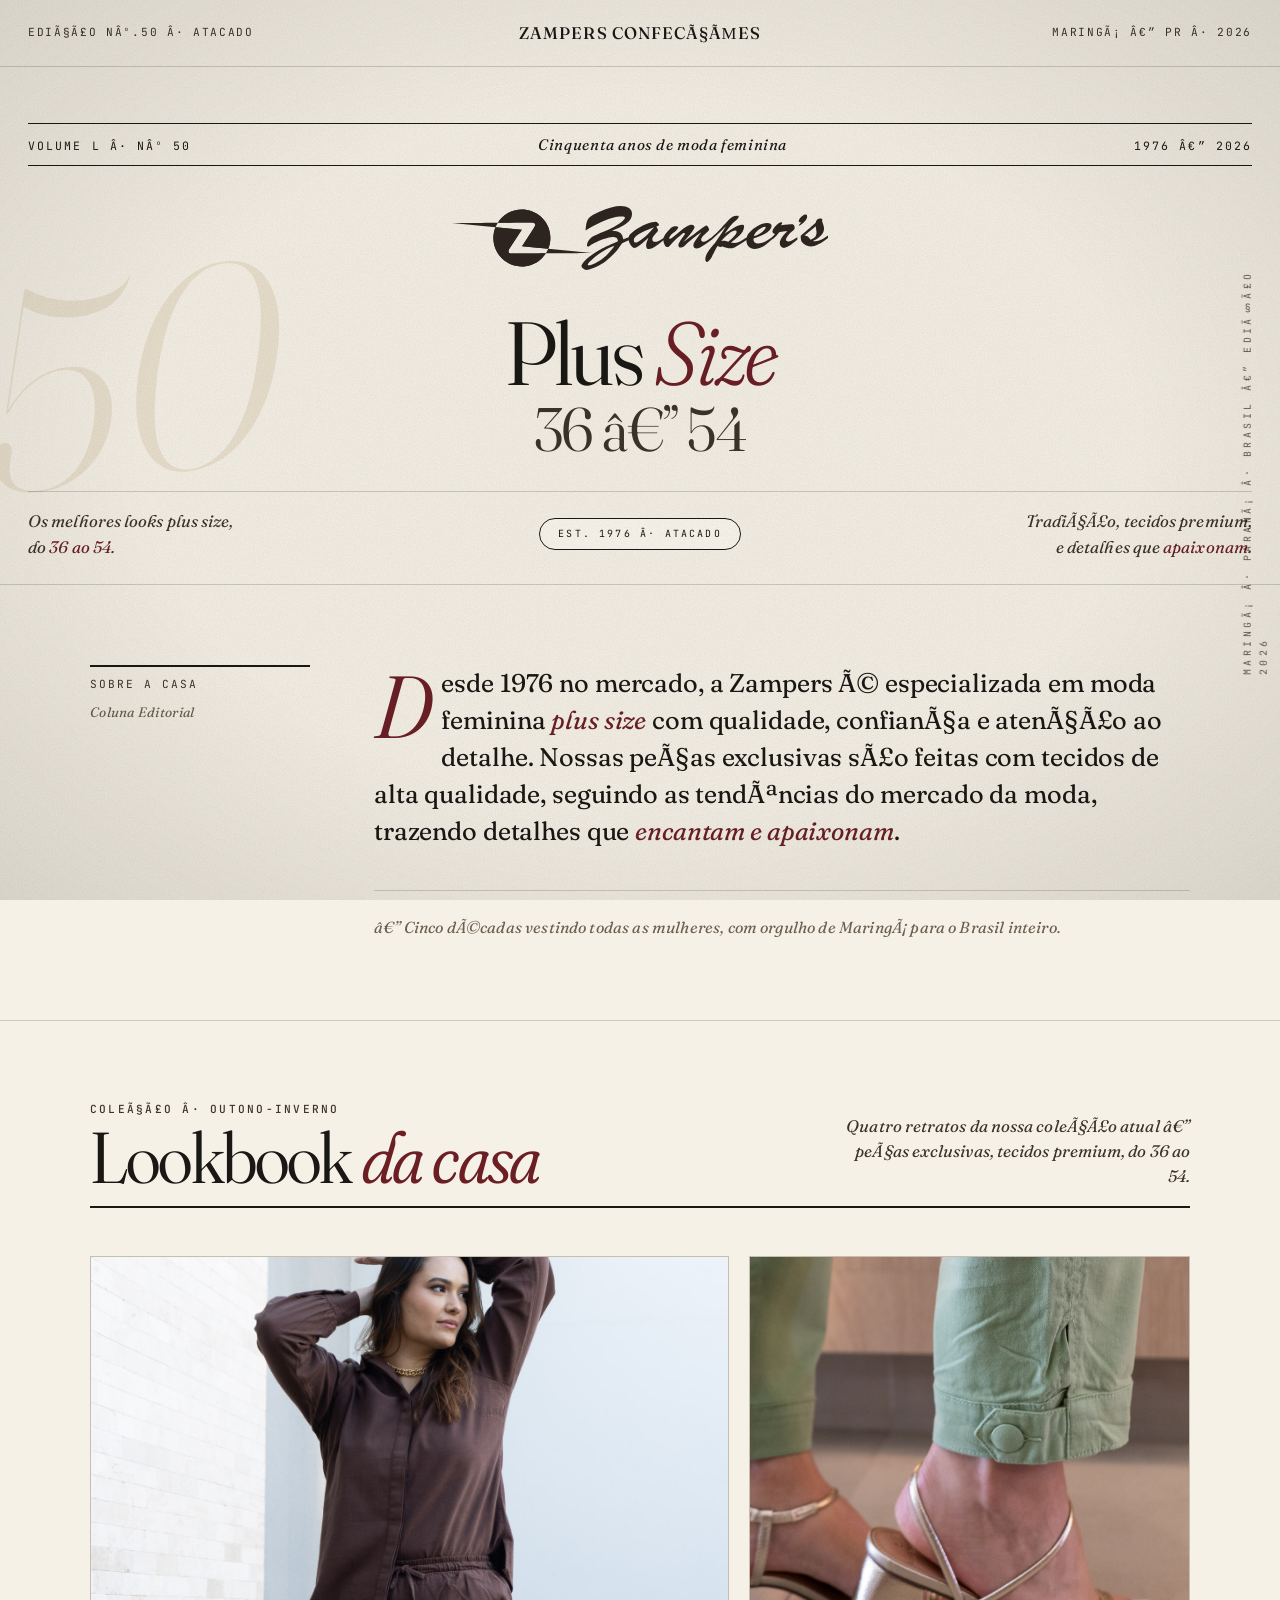
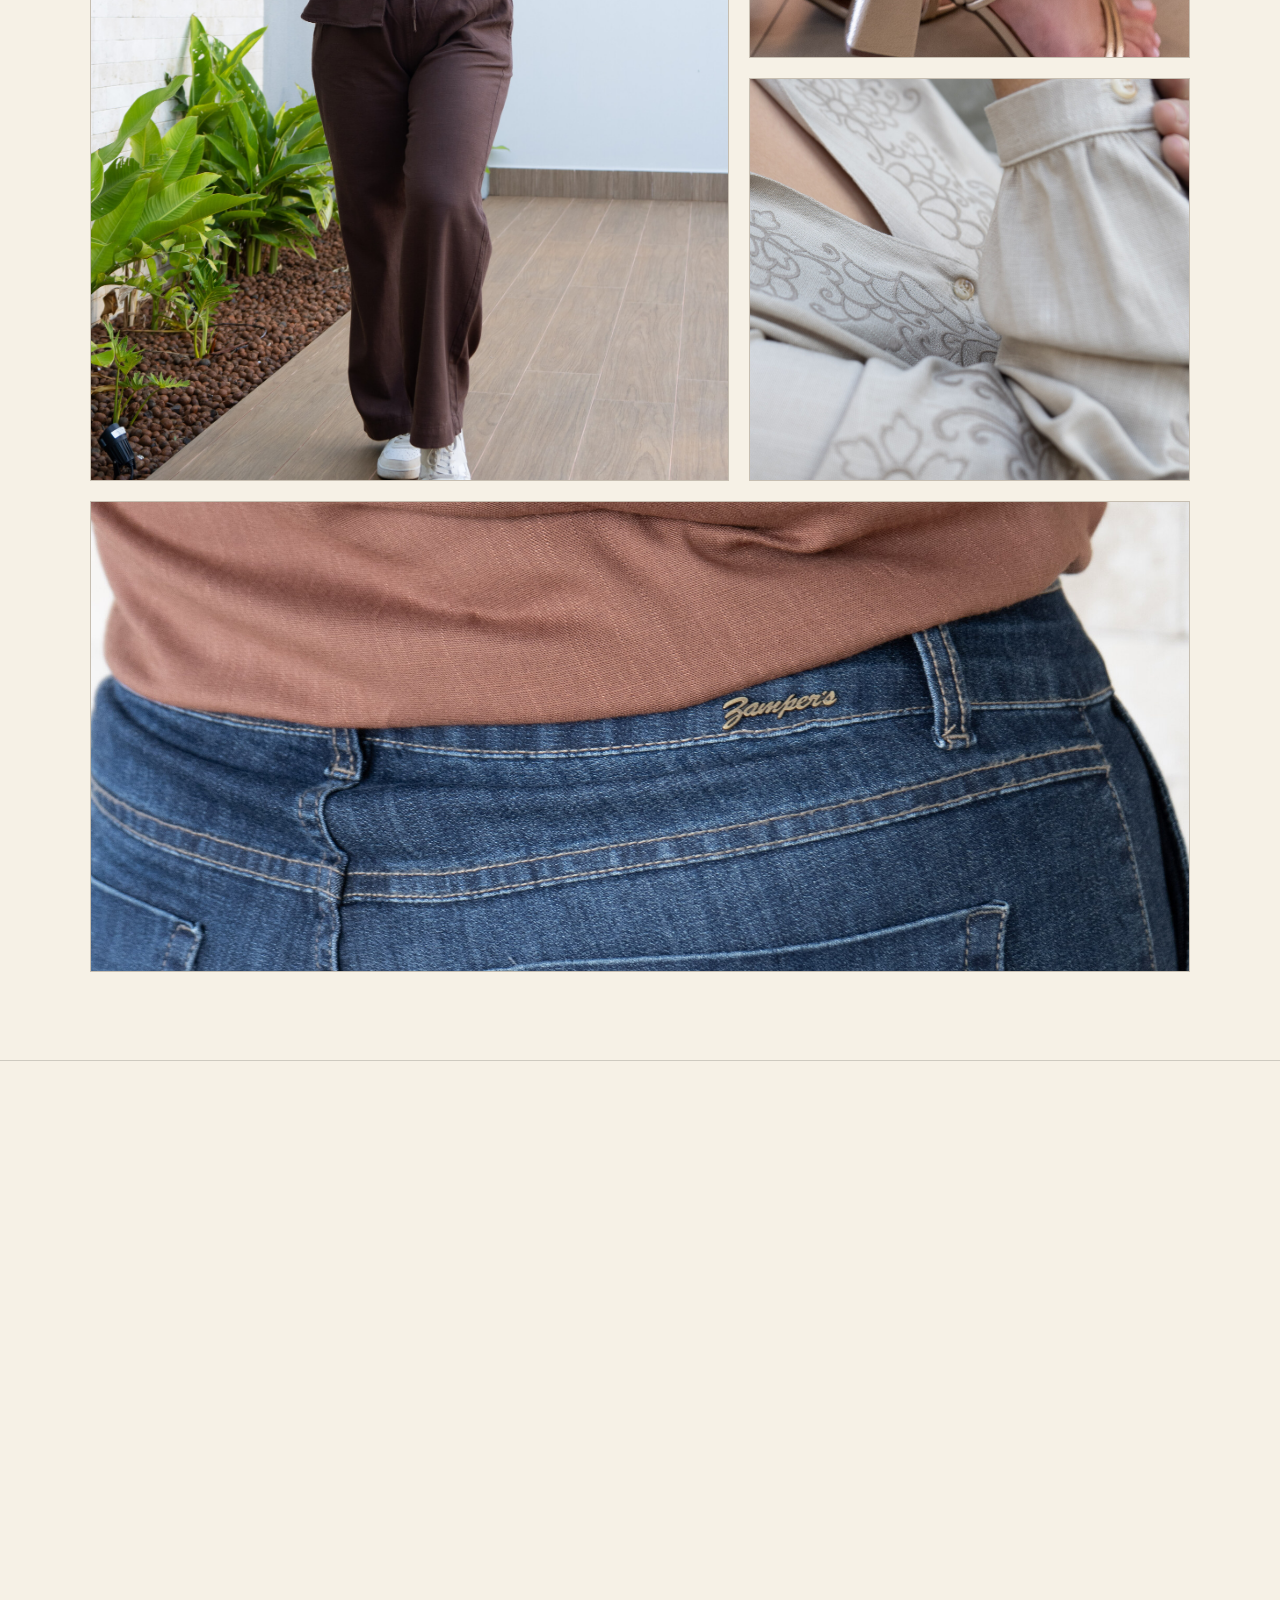
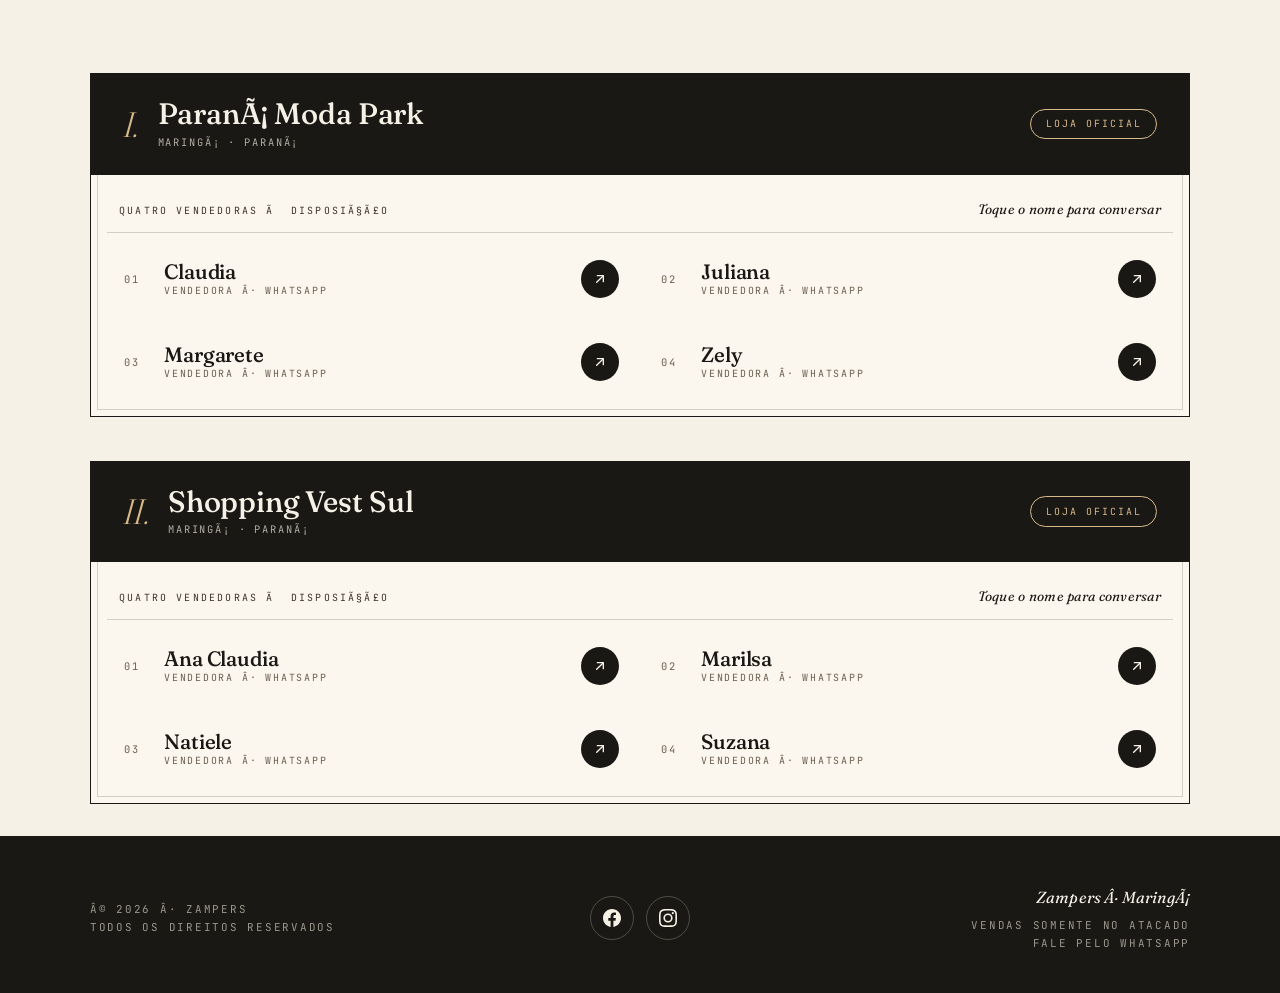
==== commit 34082a9f: "feat: adiciona data-seller nos links das vendedoras" ====
--- a/index.html
+++ b/index.html
@@ -37,6 +37,7 @@
     <link rel="manifest" href="images/favicon/site.webmanifest">
     <link rel="shortcut icon" href="images/favicon/favicon.ico">
     <meta name="theme-color" content="#1a1814">
+    <meta name="facebook-domain-verification" content="DOMAIN_VERIFICATION_AQUI">
 
     <!-- SEO -->
     <meta name="description" content="Zampers — Moda feminina Plus Size do 36 ao 54. Desde 1976, 50 anos de tradição em qualidade e confiança. Vendas exclusivas no atacado em Maringá-PR.">
@@ -1107,22 +1108,22 @@
                         <span>Quatro vendedoras à disposição</span>
                         <em>Toque o nome para conversar</em>
                     </div>
-                    <a class="seller" href="https://wa.me/5544991597384" target="_blank" rel="noopener noreferrer" aria-label="Conversar com Claudia no WhatsApp">
+                    <a class="seller" data-seller="Claudia" href="https://wa.me/5544991597384" target="_blank" rel="noopener noreferrer" aria-label="Conversar com Claudia no WhatsApp">
                         <span class="index">01</span>
                         <span class="name">Claudia<small>Vendedora · WhatsApp</small></span>
                         <span class="arrow"><svg><use href="#i-arrow"/></svg></span>
                     </a>
-                    <a class="seller" href="https://wa.me/5544997278048" target="_blank" rel="noopener noreferrer" aria-label="Conversar com Juliana no WhatsApp">
+                    <a class="seller" data-seller="Juliana" href="https://wa.me/5544997278048" target="_blank" rel="noopener noreferrer" aria-label="Conversar com Juliana no WhatsApp">
                         <span class="index">02</span>
                         <span class="name">Juliana<small>Vendedora · WhatsApp</small></span>
                         <span class="arrow"><svg><use href="#i-arrow"/></svg></span>
                     </a>
-                    <a class="seller" href="https://wa.me/5544998360379" target="_blank" rel="noopener noreferrer" aria-label="Conversar com Margarete no WhatsApp">
+                    <a class="seller" data-seller="Margarete" href="https://wa.me/5544998360379" target="_blank" rel="noopener noreferrer" aria-label="Conversar com Margarete no WhatsApp">
                         <span class="index">03</span>
                         <span class="name">Margarete<small>Vendedora · WhatsApp</small></span>
                         <span class="arrow"><svg><use href="#i-arrow"/></svg></span>
                     </a>
-                    <a class="seller" href="https://wa.me/5544991553205" target="_blank" rel="noopener noreferrer" aria-label="Conversar com Zely no WhatsApp">
+                    <a class="seller" data-seller="Zely" href="https://wa.me/5544991553205" target="_blank" rel="noopener noreferrer" aria-label="Conversar com Zely no WhatsApp">
                         <span class="index">04</span>
                         <span class="name">Zely<small>Vendedora · WhatsApp</small></span>
                         <span class="arrow"><svg><use href="#i-arrow"/></svg></span>
@@ -1145,22 +1146,22 @@
                         <span>Quatro vendedoras à disposição</span>
                         <em>Toque o nome para conversar</em>
                     </div>
-                    <a class="seller" href="https://wa.me/5544991469104" target="_blank" rel="noopener noreferrer" aria-label="Conversar com Ana Claudia no WhatsApp">
+                    <a class="seller" data-seller="Ana Claudia" href="https://wa.me/5544991469104" target="_blank" rel="noopener noreferrer" aria-label="Conversar com Ana Claudia no WhatsApp">
                         <span class="index">01</span>
                         <span class="name">Ana Claudia<small>Vendedora · WhatsApp</small></span>
                         <span class="arrow"><svg><use href="#i-arrow"/></svg></span>
                     </a>
-                    <a class="seller" href="https://wa.me/5544991318005" target="_blank" rel="noopener noreferrer" aria-label="Conversar com Marilsa no WhatsApp">
+                    <a class="seller" data-seller="Marilsa" href="https://wa.me/5544991318005" target="_blank" rel="noopener noreferrer" aria-label="Conversar com Marilsa no WhatsApp">
                         <span class="index">02</span>
                         <span class="name">Marilsa<small>Vendedora · WhatsApp</small></span>
                         <span class="arrow"><svg><use href="#i-arrow"/></svg></span>
                     </a>
-                    <a class="seller" href="https://wa.me/5544998237006" target="_blank" rel="noopener noreferrer" aria-label="Conversar com Natiele no WhatsApp">
+                    <a class="seller" data-seller="Natiele" href="https://wa.me/5544998237006" target="_blank" rel="noopener noreferrer" aria-label="Conversar com Natiele no WhatsApp">
                         <span class="index">03</span>
                         <span class="name">Natiele<small>Vendedora · WhatsApp</small></span>
                         <span class="arrow"><svg><use href="#i-arrow"/></svg></span>
                     </a>
-                    <a class="seller" href="https://wa.me/5544991491660" target="_blank" rel="noopener noreferrer" aria-label="Conversar com Suzana no WhatsApp">
+                    <a class="seller" data-seller="Suzana" href="https://wa.me/5544991491660" target="_blank" rel="noopener noreferrer" aria-label="Conversar com Suzana no WhatsApp">
                         <span class="index">04</span>
                         <span class="name">Suzana<small>Vendedora · WhatsApp</small></span>
                         <span class="arrow"><svg><use href="#i-arrow"/></svg></span>
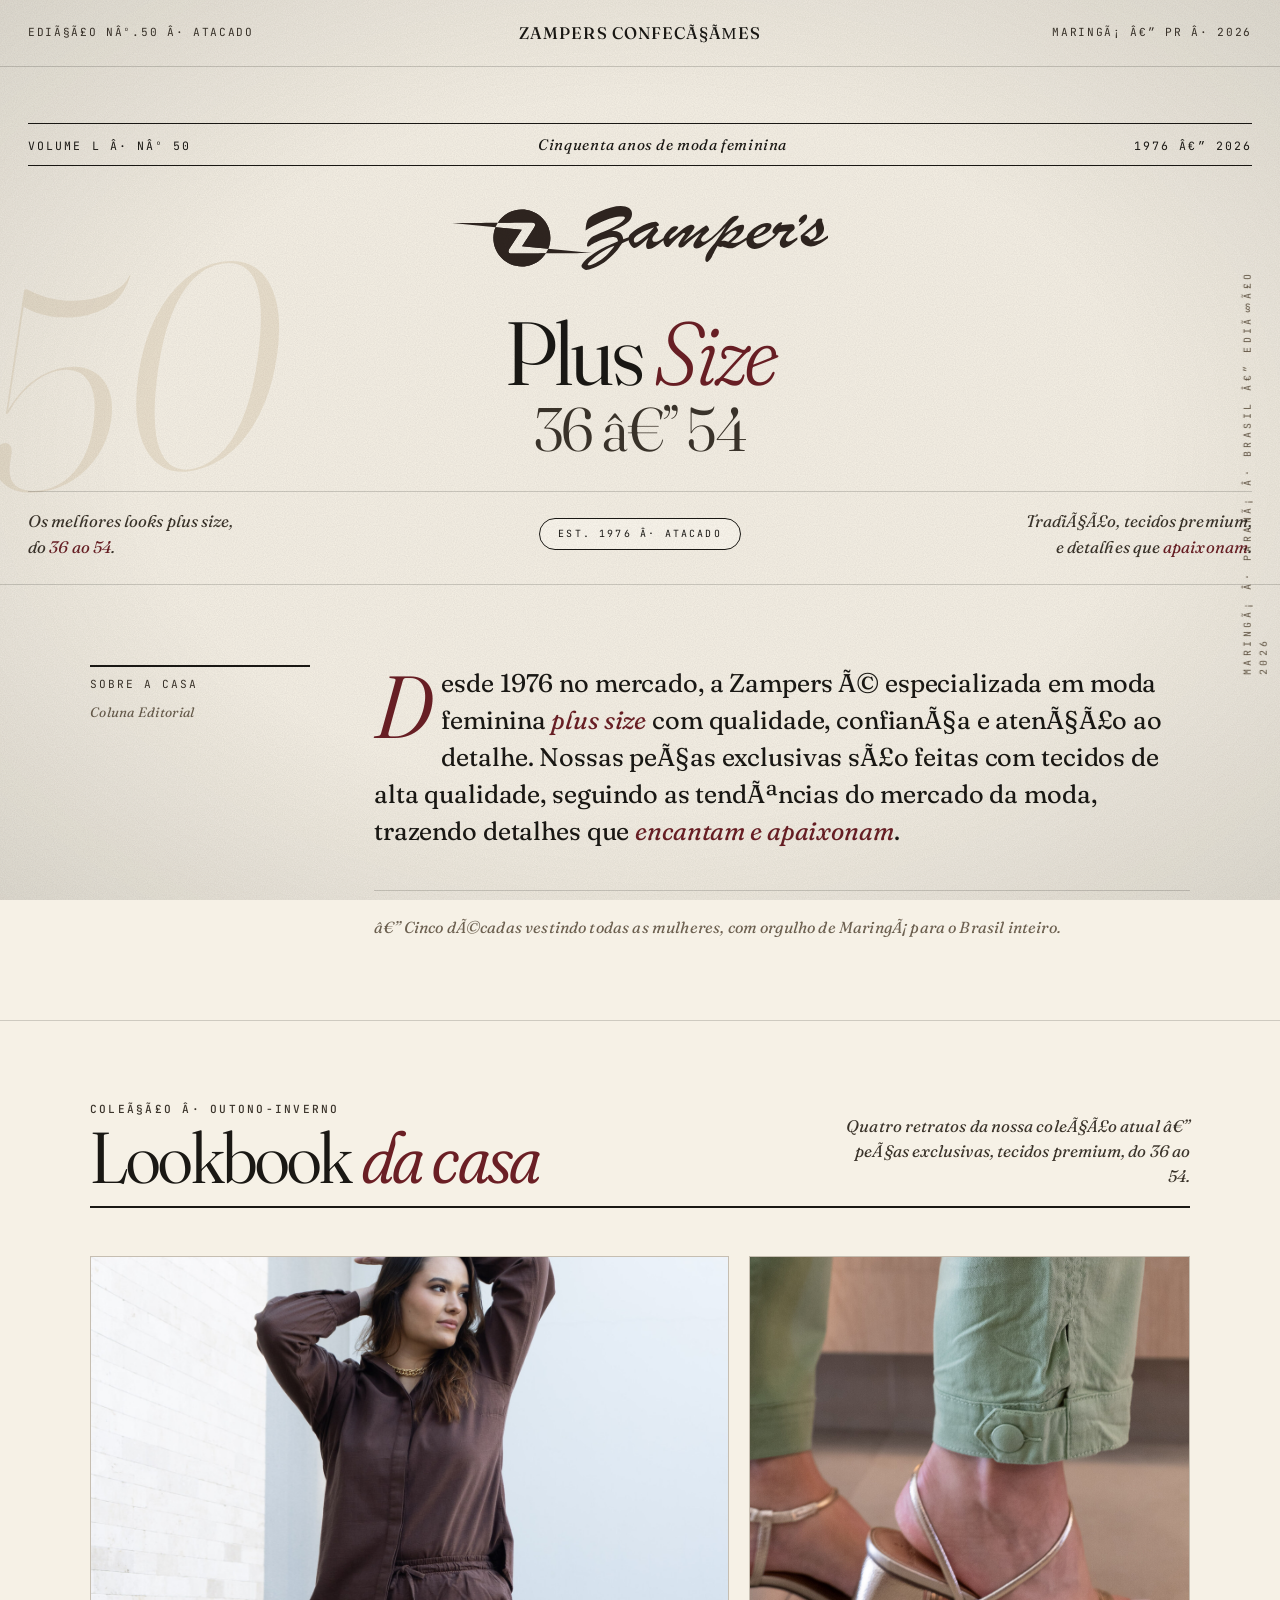
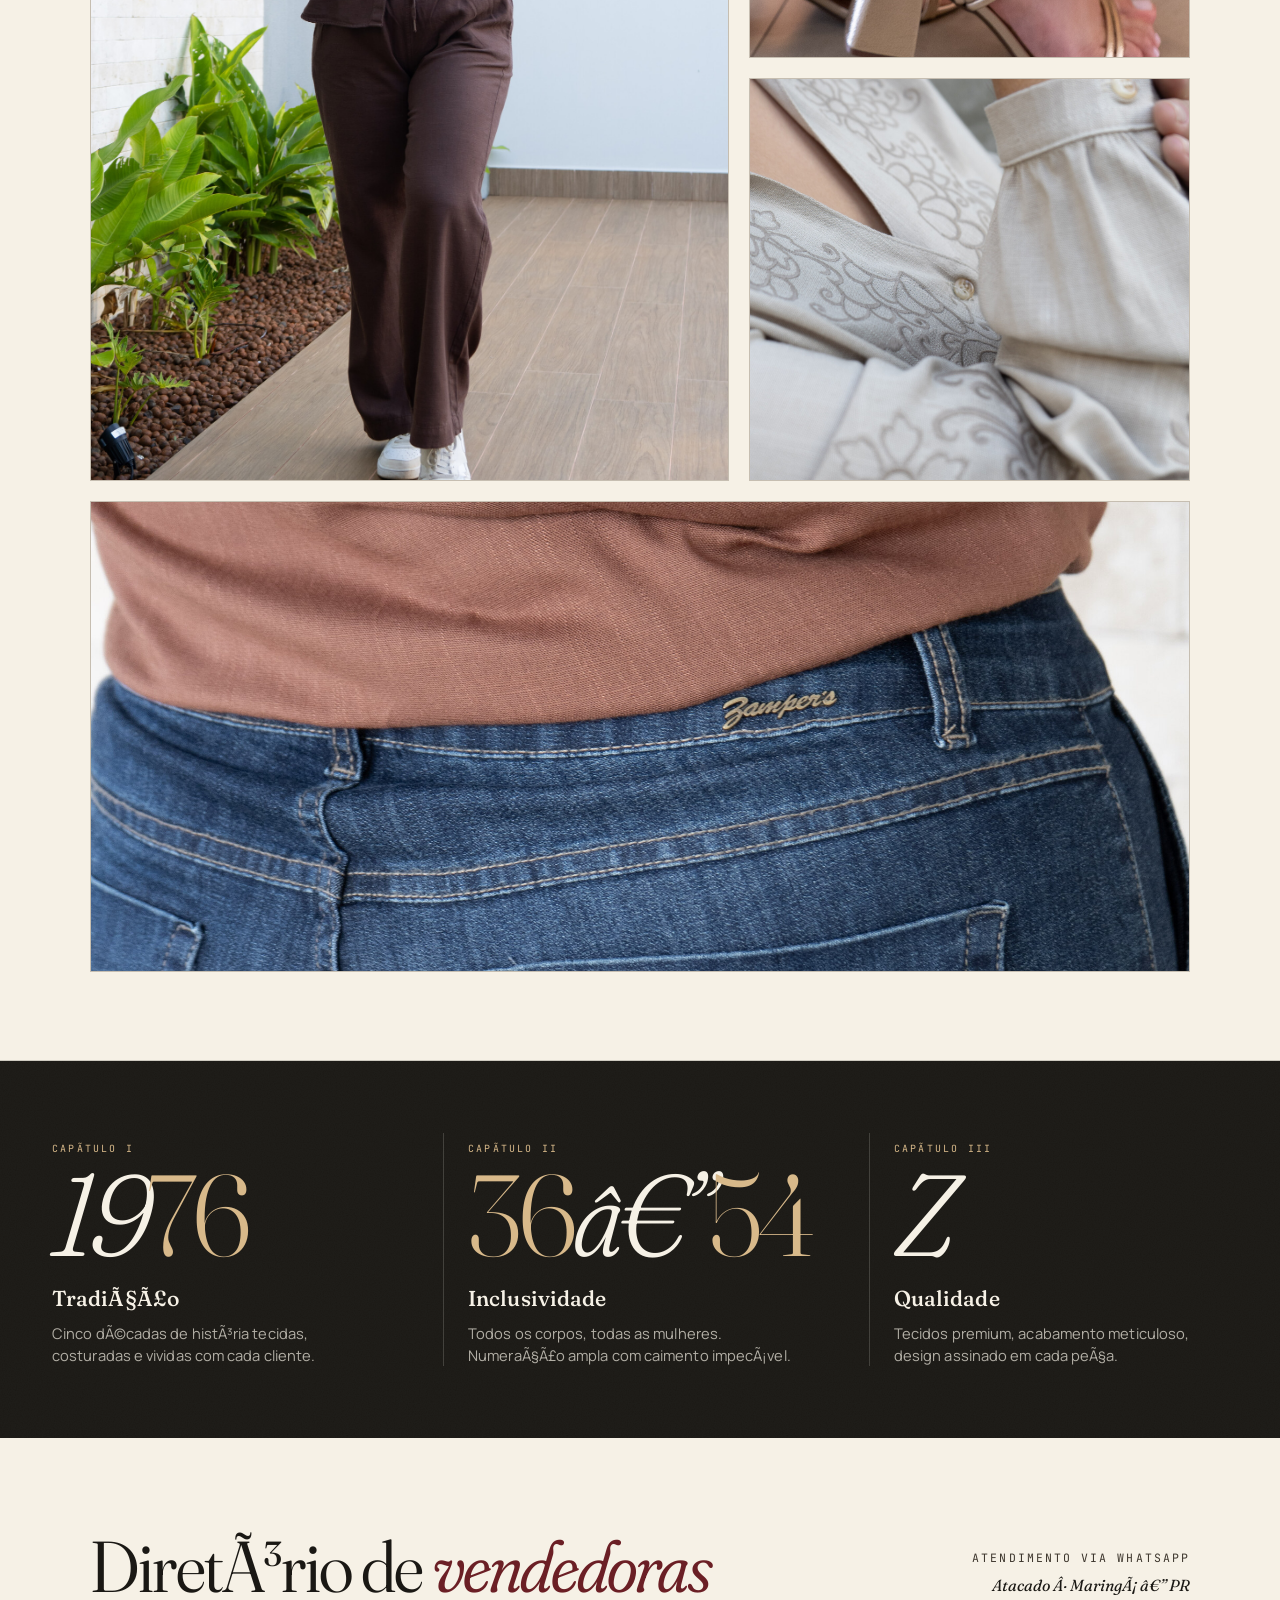
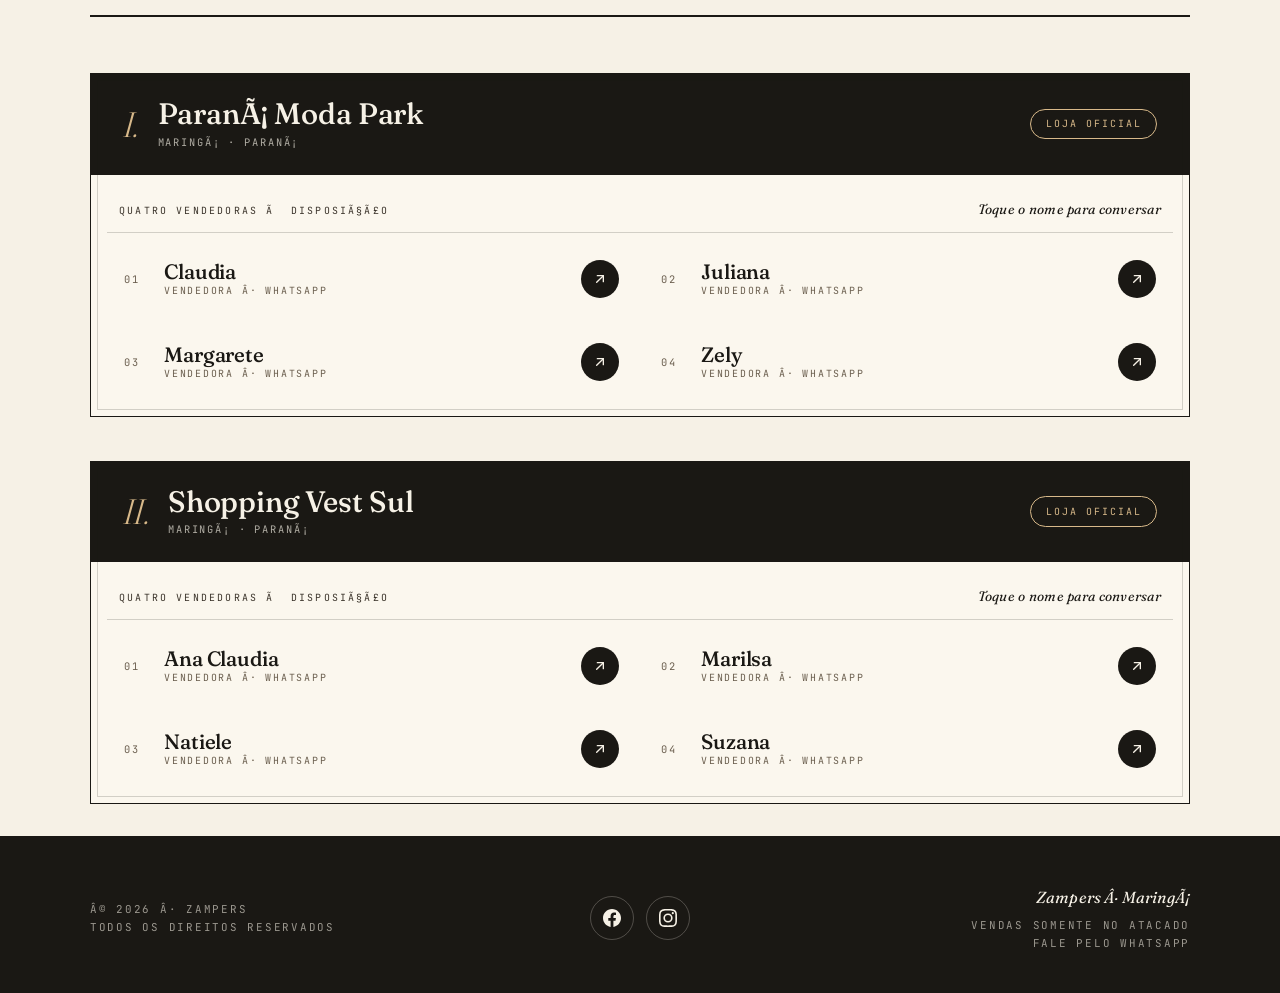
==== commit 4a7e9858: "feat: adiciona evento Contact no clique das vendedoras" ====
--- a/index.html
+++ b/index.html
@@ -1258,5 +1258,17 @@
             }
         });
     </script>
+
+    <!-- Meta Pixel: Contact event on WhatsApp seller clicks -->
+    <script>
+        document.addEventListener('click', function(e) {
+            var link = e.target.closest('a.seller');
+            if (!link) return;
+            var seller = link.dataset.seller || 'unknown';
+            if (typeof fbq === 'function') {
+                fbq('track', 'Contact', { content_name: seller });
+            }
+        });
+    </script>
 </body>
 </html>
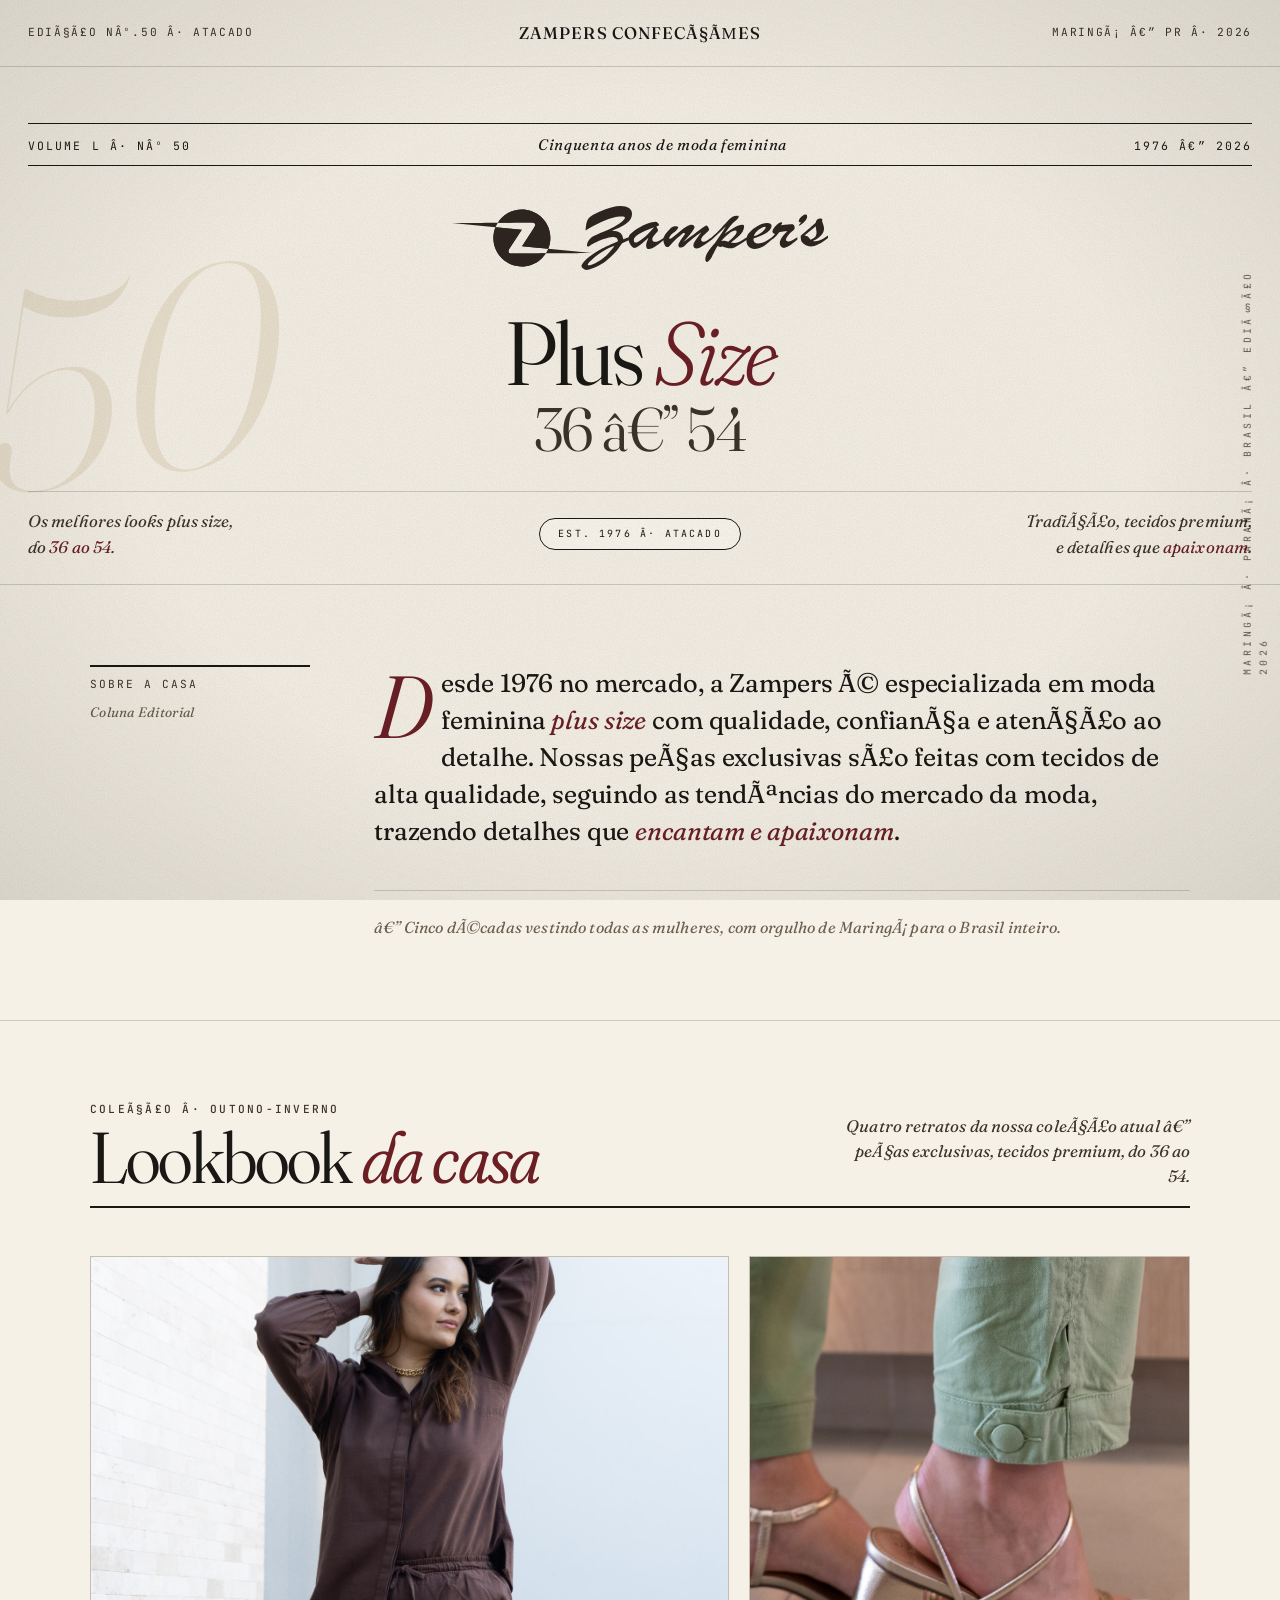
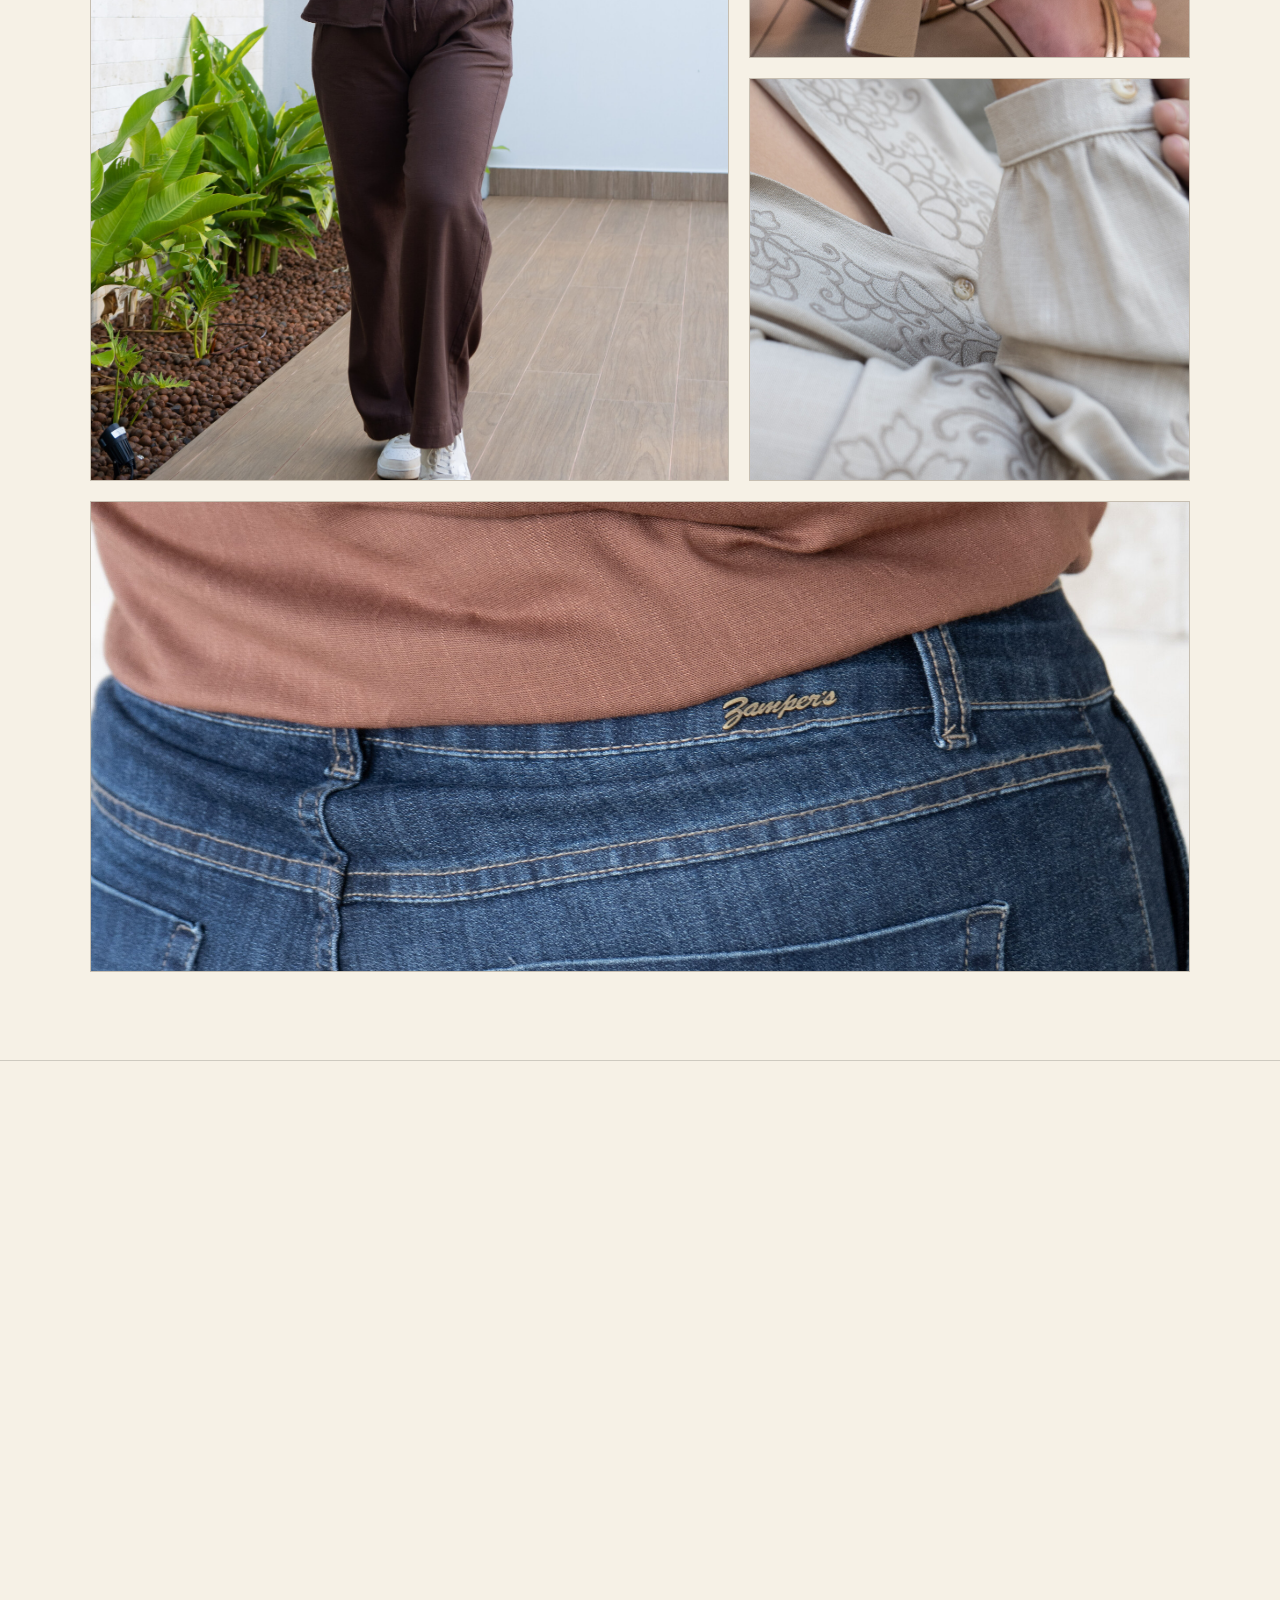
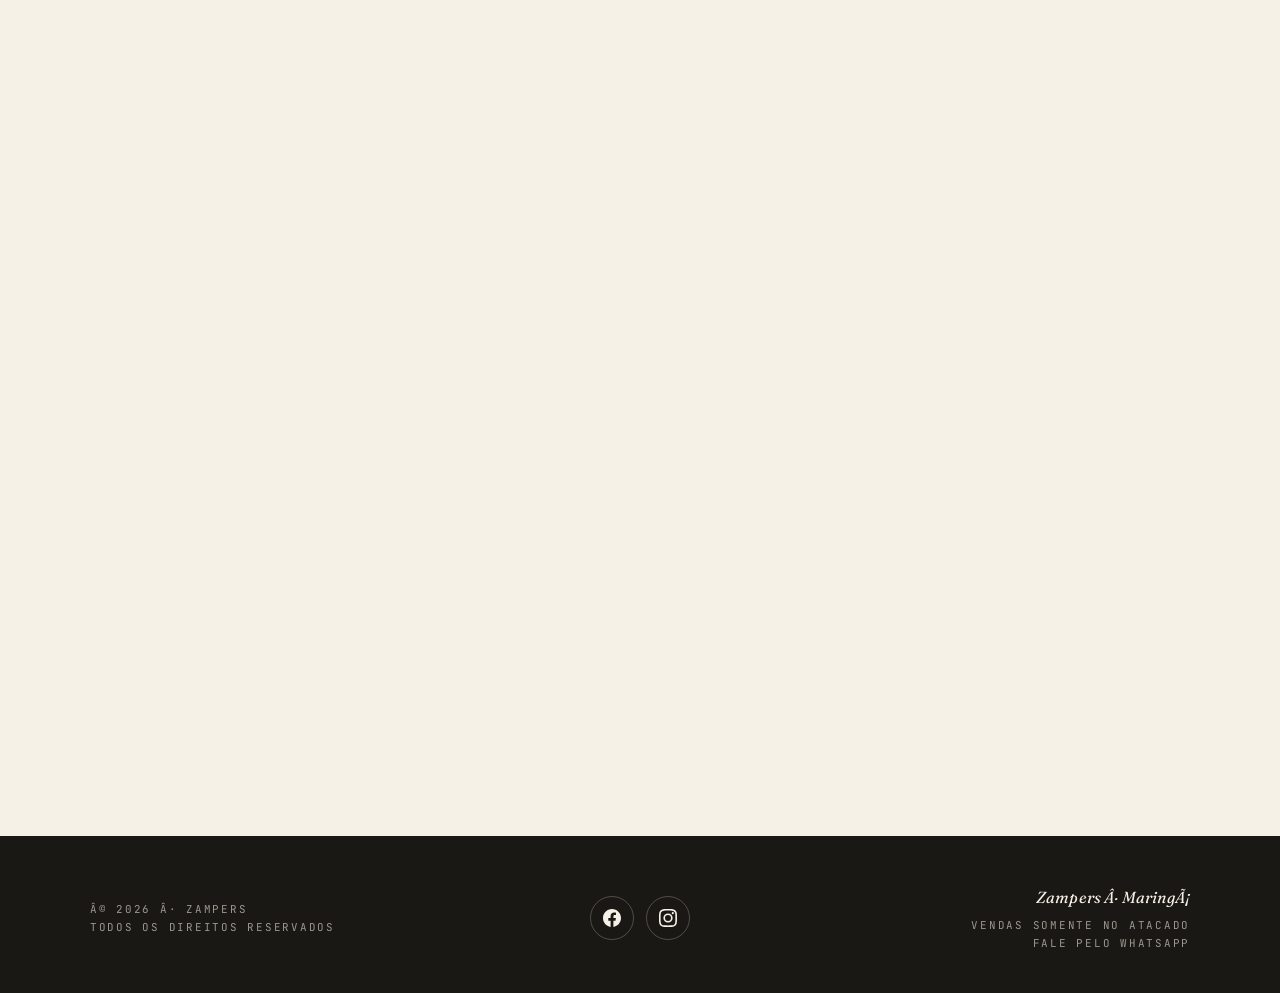
==== commit 5e58785e: "feat: substitui placeholders por Pixel ID e domain verification Pixel ID 2177387886351446 e token de" ====
--- a/index.html
+++ b/index.html
@@ -20,11 +20,11 @@
     t.src=v;s=b.getElementsByTagName(e)[0];
     s.parentNode.insertBefore(t,s)}(window, document,'script',
     'https://connect.facebook.net/en_US/fbevents.js');
-    fbq('init', 'PIXEL_ID_AQUI');
+    fbq('init', '2177387886351446');
     fbq('track', 'PageView');
     </script>
     <noscript><img height="1" width="1" style="display:none"
-    src="https://www.facebook.com/tr?id=PIXEL_ID_AQUI&ev=PageView&noscript=1"
+    src="https://www.facebook.com/tr?id=2177387886351446&ev=PageView&noscript=1"
     /></noscript>
     <!-- End Meta Pixel Code -->
 
@@ -37,7 +37,7 @@
     <link rel="manifest" href="images/favicon/site.webmanifest">
     <link rel="shortcut icon" href="images/favicon/favicon.ico">
     <meta name="theme-color" content="#1a1814">
-    <meta name="facebook-domain-verification" content="DOMAIN_VERIFICATION_AQUI">
+    <meta name="facebook-domain-verification" content="rxwbr7iwhfppl7vge2q700ibfm7vy5">
 
     <!-- SEO -->
     <meta name="description" content="Zampers — Moda feminina Plus Size do 36 ao 54. Desde 1976, 50 anos de tradição em qualidade e confiança. Vendas exclusivas no atacado em Maringá-PR.">
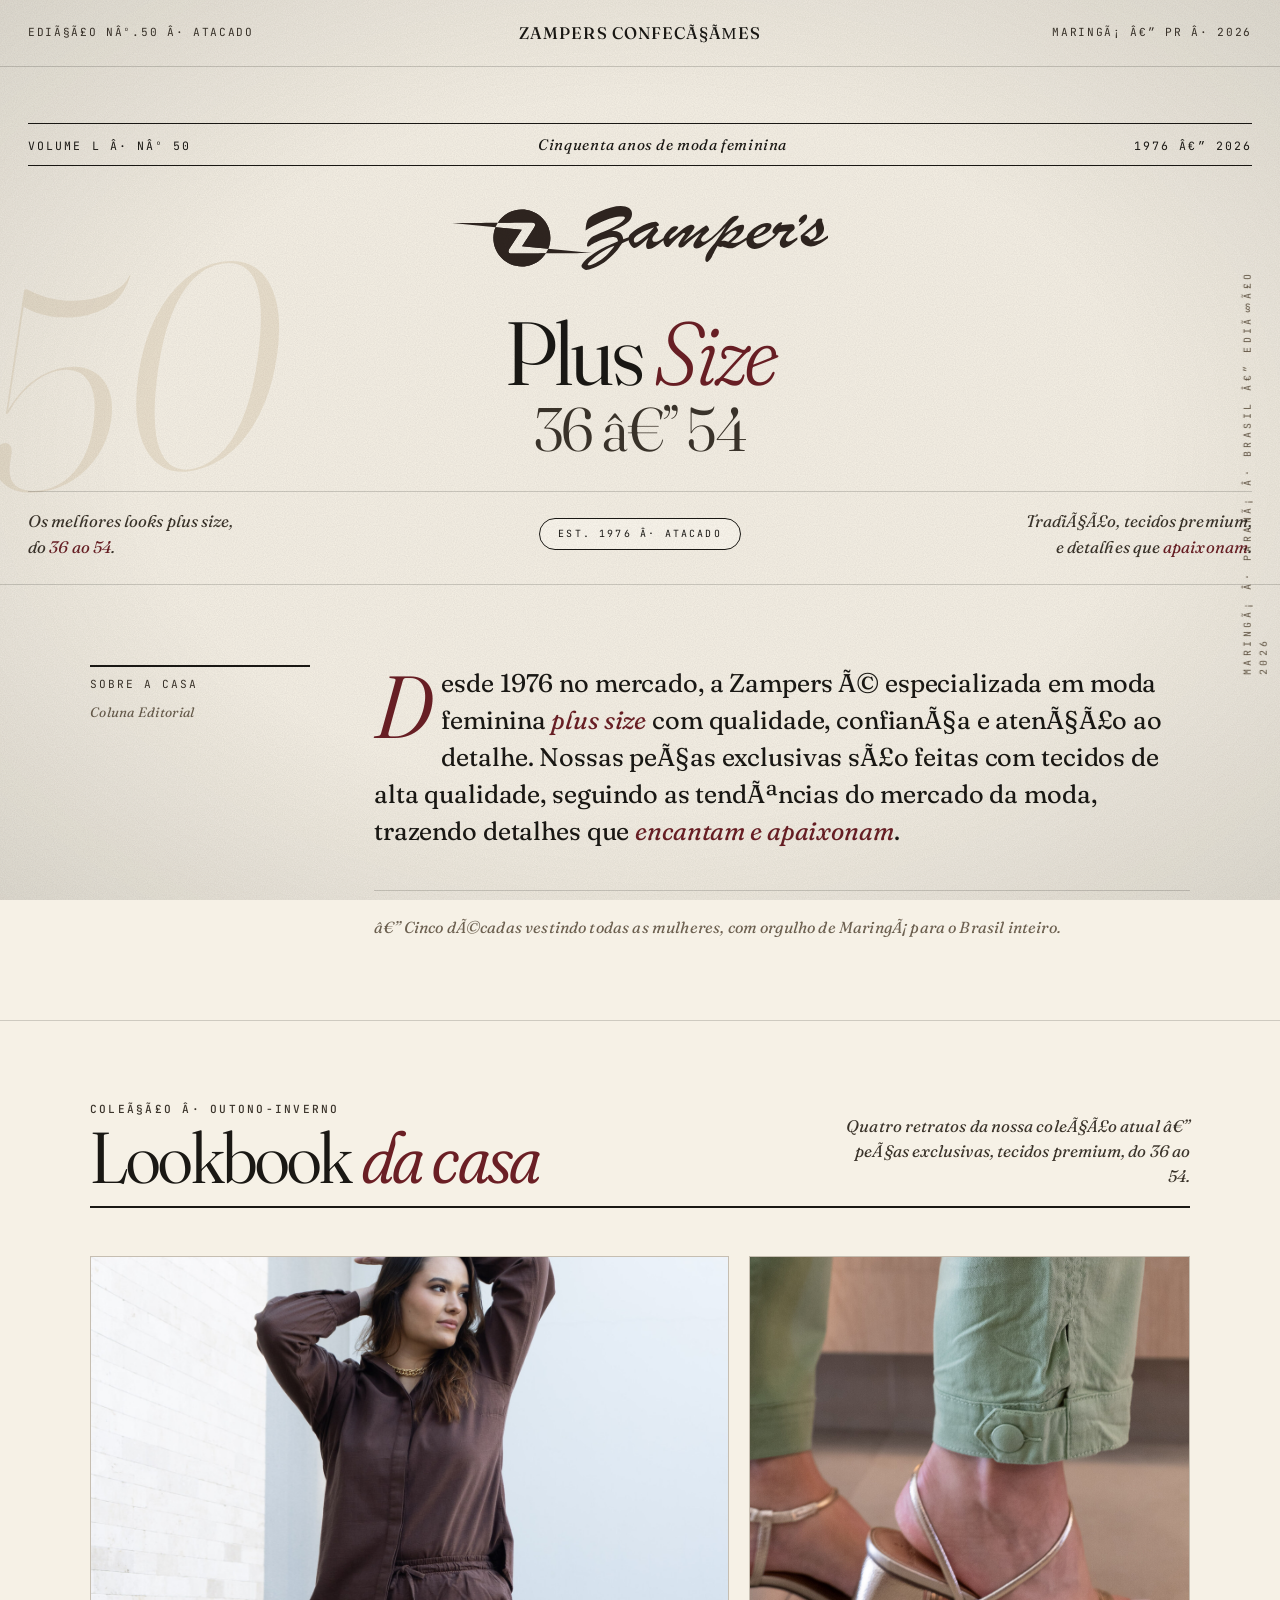
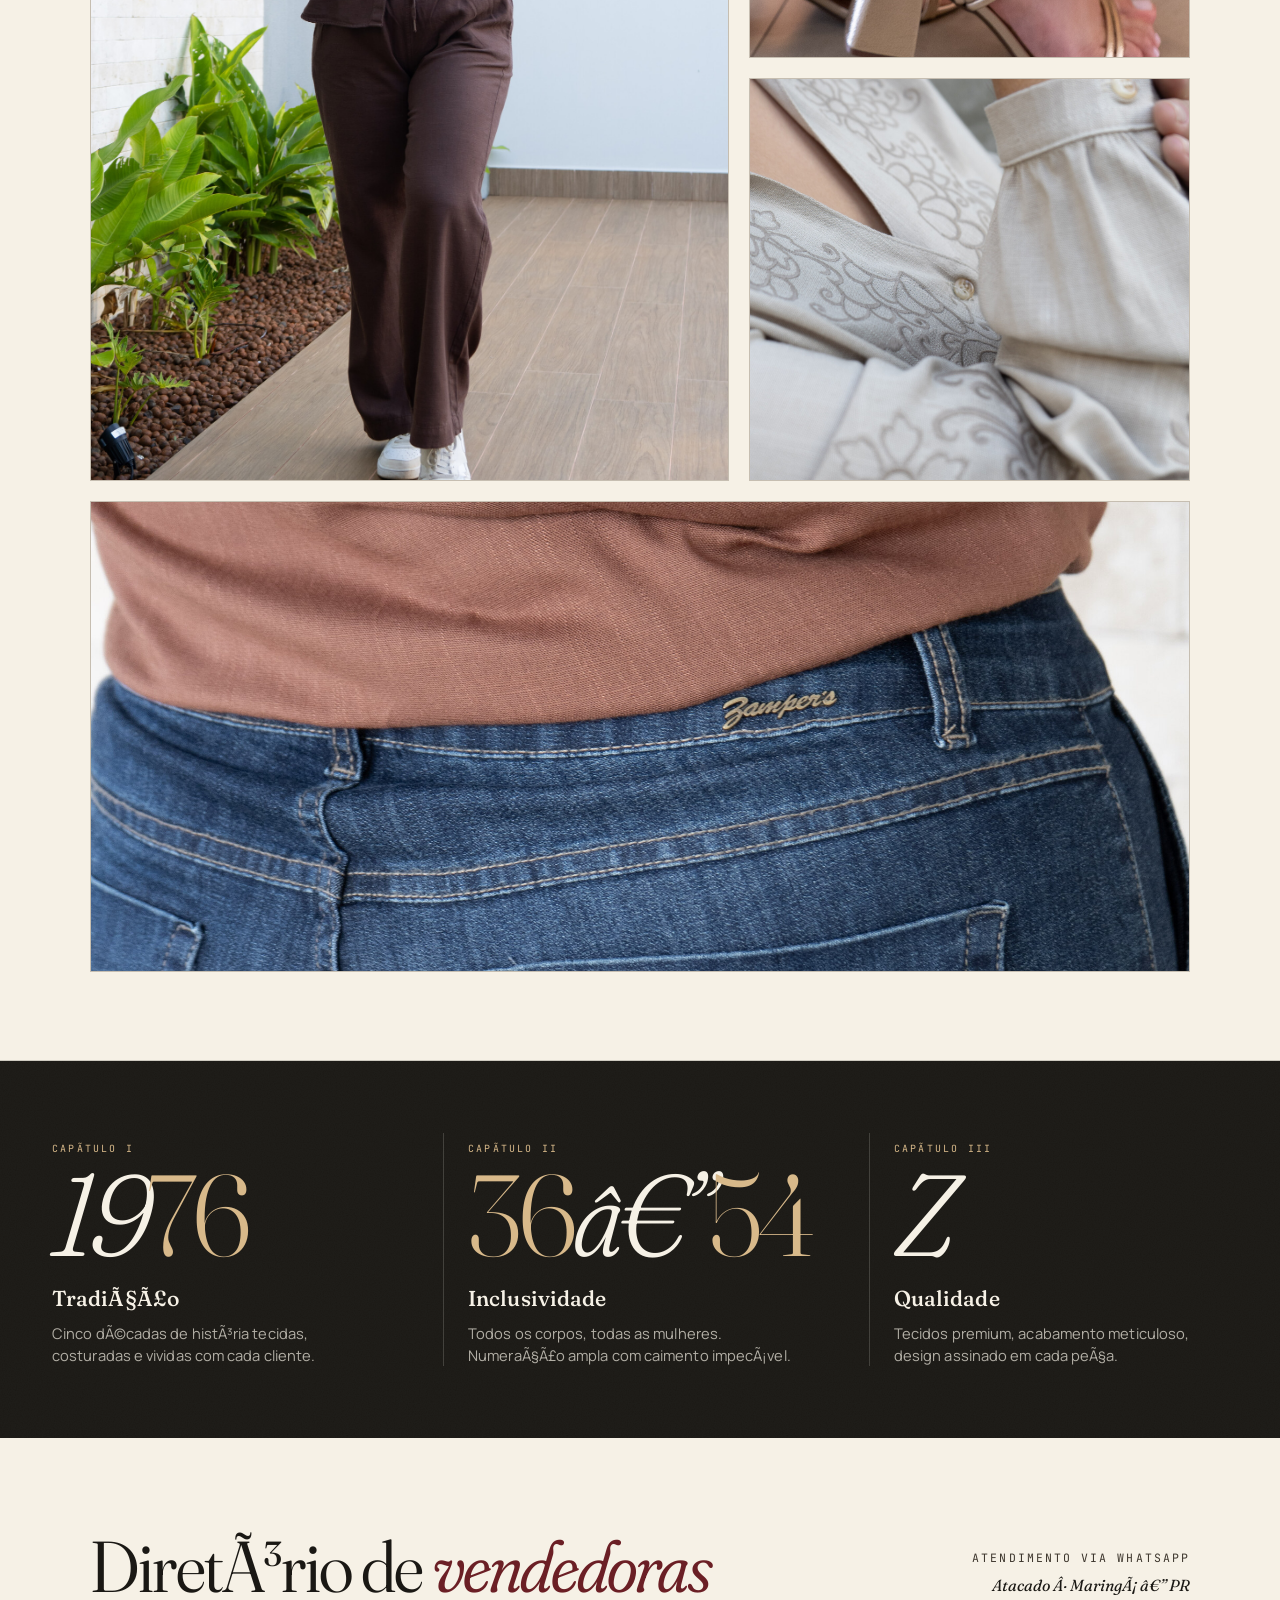
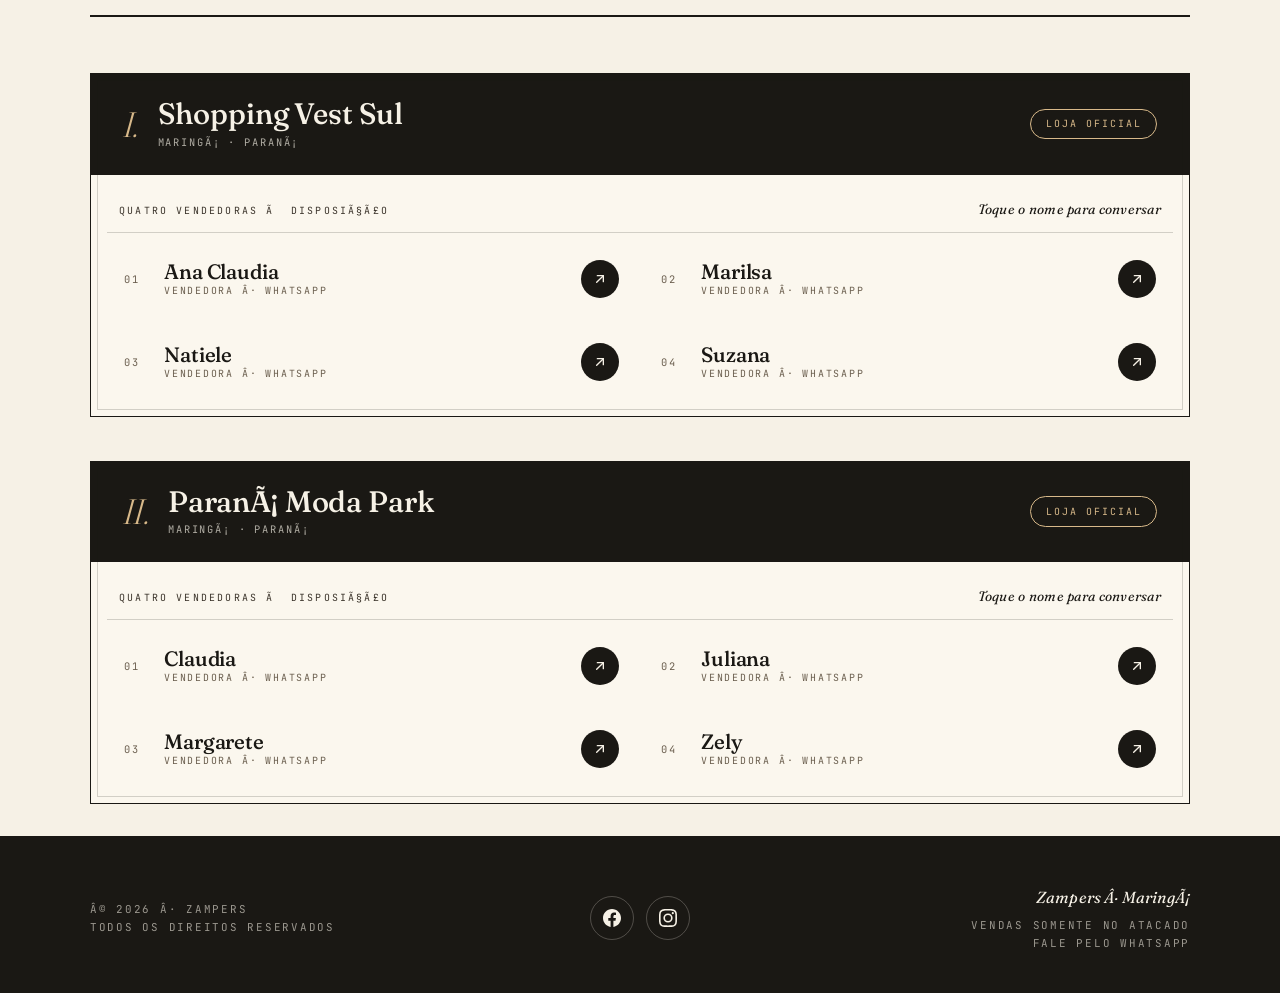
==== commit dc1729d0: "refactor: extrai CSS inline para css/styles.css" ====
--- a/index.html
+++ b/index.html
@@ -57,891 +57,7 @@
     <link rel="preconnect" href="https://fonts.gstatic.com" crossorigin>
     <link href="https://fonts.googleapis.com/css2?family=Fraunces:ital,opsz,wght,SOFT,WONK@0,9..144,300..900,0..100,0..1;1,9..144,300..900,0..100,0..1&family=Manrope:wght@300;400;500;600;700&family=JetBrains+Mono:wght@400;500&display=swap" rel="stylesheet">
 
-    <style>
-        :root {
-            --paper:        #F6F1E6;
-            --paper-deep:   #ECE3D4;
-            --paper-soft:   #FBF7EE;
-            --ink:          #1A1814;
-            --ink-soft:     #3B342B;
-            --ink-mute:     #6B5F4F;
-            --wine:         #6B1F25;
-            --wine-deep:    #4A1418;
-            --brass:        #B89968;
-            --brass-soft:   #D8B98A;
-            --rule:         rgba(26, 24, 20, 0.18);
-            --rule-strong:  rgba(26, 24, 20, 0.55);
-        }
-
-        *, *::before, *::after {
-            margin: 0;
-            padding: 0;
-            box-sizing: border-box;
-        }
-
-        html { scroll-behavior: smooth; }
-
-        body {
-            font-family: 'Manrope', sans-serif;
-            color: var(--ink);
-            background-color: var(--paper);
-            line-height: 1.55;
-            font-weight: 400;
-            font-size: 17px;
-            letter-spacing: 0.005em;
-            -webkit-font-smoothing: antialiased;
-            -moz-osx-font-smoothing: grayscale;
-            overflow-x: hidden;
-            position: relative;
-        }
-
-        /* Paper grain overlay */
-        body::before {
-            content: "";
-            position: fixed;
-            inset: 0;
-            pointer-events: none;
-            z-index: 100;
-            opacity: 0.35;
-            mix-blend-mode: multiply;
-            background-image: url("data:image/svg+xml;utf8,<svg xmlns='http://www.w3.org/2000/svg' width='220' height='220'><filter id='n'><feTurbulence type='fractalNoise' baseFrequency='0.9' numOctaves='2' stitchTiles='stitch'/><feColorMatrix values='0 0 0 0 0.10  0 0 0 0 0.09  0 0 0 0 0.08  0 0 0 0.32 0'/></filter><rect width='100%' height='100%' filter='url(%23n)'/></svg>");
-        }
-
-        /* Subtle vignette */
-        body::after {
-            content: "";
-            position: fixed;
-            inset: 0;
-            pointer-events: none;
-            z-index: 99;
-            background: radial-gradient(ellipse at center, transparent 55%, rgba(26, 24, 20, 0.10) 100%);
-        }
-
-        ::selection {
-            background: var(--wine);
-            color: var(--paper);
-        }
-
-        a { color: inherit; text-decoration: none; }
-        img { max-width: 100%; display: block; }
-
-        /* === Display + caption typography === */
-        .display {
-            font-family: 'Fraunces', serif;
-            font-variation-settings: "opsz" 144, "WONK" 1, "SOFT" 30;
-            font-weight: 400;
-            line-height: 0.92;
-            letter-spacing: -0.025em;
-        }
-        .serif {
-            font-family: 'Fraunces', serif;
-            font-variation-settings: "opsz" 24, "WONK" 0, "SOFT" 50;
-        }
-        .caption {
-            font-family: 'JetBrains Mono', monospace;
-            font-size: 0.7rem;
-            letter-spacing: 0.18em;
-            text-transform: uppercase;
-            font-weight: 500;
-            color: var(--ink-soft);
-        }
-
-        /* === Top masthead === */
-        .masthead {
-            position: relative;
-            z-index: 5;
-            display: grid;
-            grid-template-columns: 1fr auto 1fr;
-            align-items: center;
-            padding: 1.25rem 1.75rem;
-            border-bottom: 1px solid var(--rule);
-            gap: 1rem;
-        }
-        .masthead .left { font-family: 'JetBrains Mono', monospace; font-size: 0.7rem; letter-spacing: 0.15em; text-transform: uppercase; color: var(--ink-soft); }
-        .masthead .right { font-family: 'JetBrains Mono', monospace; font-size: 0.7rem; letter-spacing: 0.15em; text-transform: uppercase; color: var(--ink-soft); text-align: right; }
-        .masthead .center {
-            font-family: 'Fraunces', serif;
-            font-variation-settings: "opsz" 60, "WONK" 0;
-            font-weight: 500;
-            font-style: normal;
-            font-size: 1.05rem;
-            letter-spacing: 0.06em;
-            text-transform: uppercase;
-        }
-        @media (max-width: 720px) {
-            .masthead { grid-template-columns: 1fr 1fr; padding: 0.9rem 1.1rem; gap: 0.5rem; }
-            .masthead .center { display: none; }
-            .masthead .left, .masthead .right { font-size: 0.62rem; letter-spacing: 0.12em; }
-        }
-
-        /* === Hero / Cover === */
-        .cover {
-            position: relative;
-            padding: 3.5rem 1.75rem 1.5rem;
-            border-bottom: 1px solid var(--rule);
-            overflow: hidden;
-        }
-        .cover-grid {
-            display: grid;
-            grid-template-columns: 1fr;
-            max-width: 1320px;
-            margin: 0 auto;
-        }
-        .cover-eyebrow {
-            display: flex;
-            justify-content: space-between;
-            align-items: baseline;
-            border-top: 1px solid var(--ink);
-            border-bottom: 1px solid var(--ink);
-            padding: 0.55rem 0;
-            margin-bottom: 2.5rem;
-            font-family: 'JetBrains Mono', monospace;
-            font-size: 0.72rem;
-            letter-spacing: 0.18em;
-            text-transform: uppercase;
-        }
-        .cover-eyebrow span:nth-child(2) { font-style: italic; font-family: 'Fraunces', serif; font-size: 0.95rem; letter-spacing: 0.04em; text-transform: none; }
-
-        .cover-logo {
-            text-align: center;
-            margin-bottom: 1rem;
-        }
-        .cover-logo img { height: 64px; width: auto; display: inline-block; opacity: 0.95; }
-
-        .cover-title {
-            text-align: center;
-            margin: 1rem 0 0.25rem;
-        }
-        .cover-title .word {
-            display: block;
-            font-family: 'Fraunces', serif;
-            font-variation-settings: "opsz" 144, "WONK" 1, "SOFT" 20;
-            font-weight: 350;
-            font-size: clamp(2.1rem, 7vw, 6rem);
-            line-height: 0.95;
-            letter-spacing: -0.03em;
-            color: var(--ink);
-        }
-        .cover-title .word + .word {
-            font-size: clamp(1.5rem, 4.8vw, 4rem);
-            margin-top: 0.35rem;
-            color: var(--ink-soft);
-            letter-spacing: -0.02em;
-        }
-        .cover-title .word em {
-            font-style: italic;
-            font-variation-settings: "opsz" 144, "WONK" 1, "SOFT" 80;
-            font-weight: 300;
-            color: var(--wine);
-        }
-
-        .cover-meta {
-            display: grid;
-            grid-template-columns: 1fr auto 1fr;
-            align-items: center;
-            gap: 1.5rem;
-            margin-top: 1.75rem;
-            padding-top: 1rem;
-            border-top: 1px solid var(--rule);
-        }
-        .cover-meta .left,
-        .cover-meta .right {
-            font-family: 'Fraunces', serif;
-            font-style: italic;
-            font-variation-settings: "opsz" 24;
-            font-size: 1.05rem;
-            color: var(--ink-soft);
-        }
-        .cover-meta .right { text-align: right; }
-        .cover-meta .stamp {
-            border: 1px solid var(--ink);
-            border-radius: 999px;
-            padding: 0.45rem 1.15rem;
-            font-family: 'JetBrains Mono', monospace;
-            font-size: 0.62rem;
-            letter-spacing: 0.22em;
-            text-transform: uppercase;
-            white-space: nowrap;
-            background: var(--paper-soft);
-        }
-
-        /* Floating decorative numerals */
-        .cover-decor {
-            position: absolute;
-            font-family: 'Fraunces', serif;
-            font-variation-settings: "opsz" 144, "WONK" 1, "SOFT" 0;
-            font-style: italic;
-            font-weight: 300;
-            color: var(--brass);
-            opacity: 0.18;
-            pointer-events: none;
-            user-select: none;
-        }
-        .cover-decor.tl { top: 90px; left: -1.5rem; font-size: clamp(8rem, 22vw, 22rem); transform: rotate(-8deg); }
-        .cover-decor.br { bottom: -3rem; right: -2rem; font-size: clamp(7rem, 18vw, 18rem); transform: rotate(6deg); }
-        @media (max-width: 720px) {
-            .cover-decor { display: none; }
-            .cover { padding: 2rem 1.1rem 1rem; }
-            .cover-eyebrow { margin-bottom: 1.5rem; flex-direction: column; gap: 0.3rem; align-items: stretch; text-align: center; }
-            .cover-eyebrow span:nth-child(2) { display: none; }
-            .cover-meta { grid-template-columns: 1fr; gap: 0.75rem; text-align: center; }
-            .cover-meta .right { text-align: center; }
-            .cover-logo img { height: 48px; }
-        }
-
-        /* === Manifesto === */
-        .manifesto {
-            position: relative;
-            z-index: 2;
-            padding: 5rem 1.75rem;
-            border-bottom: 1px solid var(--rule);
-        }
-        .manifesto-inner {
-            max-width: 1100px;
-            margin: 0 auto;
-            display: grid;
-            grid-template-columns: 220px 1fr;
-            gap: 4rem;
-            align-items: start;
-        }
-        .manifesto-label {
-            font-family: 'JetBrains Mono', monospace;
-            font-size: 0.7rem;
-            letter-spacing: 0.18em;
-            text-transform: uppercase;
-            color: var(--ink-soft);
-            padding-top: 0.6rem;
-            border-top: 2px solid var(--ink);
-        }
-        .manifesto-label small {
-            display: block;
-            margin-top: 0.5rem;
-            font-style: italic;
-            font-family: 'Fraunces', serif;
-            font-size: 0.85rem;
-            letter-spacing: 0.02em;
-            text-transform: none;
-            color: var(--ink-mute);
-        }
-        .manifesto-body {
-            font-family: 'Fraunces', serif;
-            font-variation-settings: "opsz" 36, "SOFT" 50;
-            font-weight: 400;
-            font-size: clamp(1.25rem, 2vw, 1.65rem);
-            line-height: 1.45;
-            color: var(--ink);
-            letter-spacing: -0.005em;
-        }
-        .manifesto-body::first-letter {
-            font-family: 'Fraunces', serif;
-            font-variation-settings: "opsz" 144, "WONK" 1, "SOFT" 30;
-            font-weight: 350;
-            font-size: 5.5rem;
-            line-height: 0.85;
-            float: left;
-            padding: 0.3rem 0.6rem 0 0;
-            color: var(--wine);
-            font-style: italic;
-        }
-        .manifesto-body em {
-            font-style: italic;
-            color: var(--wine);
-        }
-        .manifesto-quote {
-            margin-top: 2.5rem;
-            padding-top: 1.5rem;
-            border-top: 1px solid var(--rule);
-            font-family: 'Fraunces', serif;
-            font-style: italic;
-            font-size: 1rem;
-            color: var(--ink-mute);
-            letter-spacing: 0.01em;
-        }
-
-        @media (max-width: 720px) {
-            .manifesto { padding: 3rem 1.1rem; }
-            .manifesto-inner { grid-template-columns: 1fr; gap: 1.25rem; }
-            .manifesto-body::first-letter { font-size: 4rem; padding: 0.2rem 0.5rem 0 0; }
-        }
-
-        /* === Lookbook === */
-        .lookbook {
-            position: relative;
-            padding: 5rem 1.75rem 5.5rem;
-            border-bottom: 1px solid var(--rule);
-        }
-        .lookbook-head {
-            max-width: 1100px;
-            margin: 0 auto 3rem;
-            display: grid;
-            grid-template-columns: auto 1fr;
-            align-items: end;
-            gap: 2rem;
-            padding-bottom: 1rem;
-            border-bottom: 2px solid var(--ink);
-        }
-        .lookbook-head .caption {
-            font-family: 'JetBrains Mono', monospace;
-            font-size: 0.7rem;
-            letter-spacing: 0.2em;
-            text-transform: uppercase;
-            color: var(--ink-soft);
-            display: block;
-            margin-bottom: 0.4rem;
-        }
-        .lookbook-title {
-            font-family: 'Fraunces', serif;
-            font-variation-settings: "opsz" 144, "WONK" 1, "SOFT" 30;
-            font-weight: 350;
-            font-size: clamp(2.5rem, 6vw, 4.5rem);
-            line-height: 0.9;
-            letter-spacing: -0.025em;
-        }
-        .lookbook-title em {
-            font-style: italic;
-            color: var(--wine);
-            font-variation-settings: "opsz" 144, "WONK" 1, "SOFT" 80;
-        }
-        .lookbook-sub {
-            font-family: 'Fraunces', serif;
-            font-style: italic;
-            font-size: 1.05rem;
-            color: var(--ink-soft);
-            max-width: 360px;
-            line-height: 1.5;
-            text-align: right;
-            justify-self: end;
-        }
-        .lookbook-grid {
-            max-width: 1100px;
-            margin: 0 auto;
-            display: grid;
-            gap: 1.25rem;
-        }
-        .lookbook-spread {
-            display: grid;
-            grid-template-columns: 1.45fr 1fr;
-            grid-template-rows: 1fr 1fr;
-            gap: 1.25rem;
-            aspect-ratio: 12 / 9;
-        }
-        .photo {
-            position: relative;
-            margin: 0;
-            background: var(--paper-deep);
-            border: 1px solid var(--rule);
-            overflow: hidden;
-        }
-        .photo img {
-            width: 100%;
-            height: 100%;
-            object-fit: cover;
-            display: block;
-            transition: transform 0.9s cubic-bezier(0.2, 0.7, 0.2, 1);
-        }
-        .photo:hover img { transform: scale(1.025); }
-        .photo figcaption {
-            position: absolute;
-            left: 0; right: 0; bottom: 0;
-            padding: 0.65rem 0.9rem;
-            display: flex;
-            justify-content: space-between;
-            align-items: baseline;
-            gap: 0.5rem;
-            background: linear-gradient(180deg, transparent 0%, rgba(26,24,20,0.65) 100%);
-            color: var(--paper);
-            font-family: 'JetBrains Mono', monospace;
-            font-size: 0.62rem;
-            letter-spacing: 0.18em;
-            text-transform: uppercase;
-            opacity: 0;
-            transform: translateY(6px);
-            transition: opacity 0.4s ease, transform 0.4s ease;
-        }
-        .photo:hover figcaption { opacity: 1; transform: translateY(0); }
-        .photo figcaption .desc {
-            font-family: 'Fraunces', serif;
-            font-style: italic;
-            font-size: 0.85rem;
-            letter-spacing: 0.02em;
-            text-transform: none;
-            color: var(--paper);
-        }
-
-        /* Asymmetric editorial spread — mixed formats, grid-aligned */
-        .photo-1 { grid-column: 1; grid-row: 1 / 3; }
-        .photo-2 { grid-column: 2; grid-row: 1; }
-        .photo-3 { grid-column: 2; grid-row: 2; }
-        .photo-4 { aspect-ratio: 21 / 9; }
-
-        @media (max-width: 760px) {
-            .lookbook { padding: 3rem 1.1rem 3.5rem; }
-            .lookbook-head { grid-template-columns: 1fr; gap: 1rem; align-items: start; margin-bottom: 2rem; }
-            .lookbook-sub { text-align: left; justify-self: start; }
-            .lookbook-grid { gap: 0.85rem; }
-            .lookbook-spread {
-                display: grid;
-                grid-template-columns: 1fr;
-                grid-template-rows: auto auto auto;
-                aspect-ratio: auto;
-                gap: 0.85rem;
-            }
-            .photo-1 { grid-column: 1; grid-row: 1; aspect-ratio: 4 / 5; }
-            .photo-2 { grid-column: 1; grid-row: 2; aspect-ratio: 5 / 4; }
-            .photo-3 { grid-column: 1; grid-row: 3; aspect-ratio: 5 / 4; }
-            .photo-4 { aspect-ratio: 16 / 9; }
-            .photo figcaption { opacity: 1; transform: none; }
-        }
-
-        /* === Heritage strip === */
-        .heritage {
-            position: relative;
-            background: var(--ink);
-            color: var(--paper);
-            padding: 4.5rem 1.75rem;
-            overflow: hidden;
-        }
-        .heritage::before {
-            content: "";
-            position: absolute;
-            inset: 0;
-            opacity: 0.05;
-            mix-blend-mode: screen;
-            background-image: url("data:image/svg+xml;utf8,<svg xmlns='http://www.w3.org/2000/svg' width='220' height='220'><filter id='n'><feTurbulence type='fractalNoise' baseFrequency='0.85' numOctaves='2' stitchTiles='stitch'/><feColorMatrix values='0 0 0 0 1  0 0 0 0 1  0 0 0 0 1  0 0 0 0.5 0'/></filter><rect width='100%' height='100%' filter='url(%23n)'/></svg>");
-        }
-        .heritage-inner {
-            max-width: 1320px;
-            margin: 0 auto;
-            display: grid;
-            grid-template-columns: repeat(3, 1fr);
-            gap: 2rem;
-        }
-        .heritage-cell {
-            position: relative;
-            padding: 0 1.5rem;
-        }
-        .heritage-cell + .heritage-cell { border-left: 1px solid rgba(241, 236, 225, 0.18); }
-        .heritage-cell .num {
-            font-family: 'Fraunces', serif;
-            font-variation-settings: "opsz" 144, "WONK" 1, "SOFT" 0;
-            font-weight: 300;
-            font-size: clamp(4rem, 9vw, 8rem);
-            line-height: 0.9;
-            letter-spacing: -0.04em;
-            color: var(--brass-soft);
-            display: block;
-        }
-        .heritage-cell .num em {
-            font-style: italic;
-            color: var(--paper);
-            font-variation-settings: "opsz" 144, "WONK" 1, "SOFT" 80;
-        }
-        .heritage-cell h3 {
-            font-family: 'Fraunces', serif;
-            font-variation-settings: "opsz" 36, "SOFT" 50;
-            font-weight: 500;
-            font-size: 1.35rem;
-            margin-top: 1rem;
-            color: var(--paper);
-        }
-        .heritage-cell p {
-            margin-top: 0.4rem;
-            font-size: 0.92rem;
-            color: rgba(241, 236, 225, 0.7);
-            line-height: 1.5;
-        }
-        .heritage-cell .tag {
-            display: inline-block;
-            margin-bottom: 0.4rem;
-            font-family: 'JetBrains Mono', monospace;
-            font-size: 0.62rem;
-            letter-spacing: 0.22em;
-            text-transform: uppercase;
-            color: var(--brass-soft);
-        }
-        @media (max-width: 760px) {
-            .heritage { padding: 3rem 1.1rem; }
-            .heritage-inner { grid-template-columns: 1fr; gap: 1.5rem; }
-            .heritage-cell { padding: 1.5rem 0; border-top: 1px solid rgba(241, 236, 225, 0.18); }
-            .heritage-cell:first-child { border-top: none; padding-top: 0; }
-            .heritage-cell + .heritage-cell { border-left: none; }
-        }
-
-        /* === Directory (sellers) === */
-        .directory {
-            padding: 6rem 1.75rem 2rem;
-            position: relative;
-        }
-        .directory-head {
-            max-width: 1100px;
-            margin: 0 auto 3.5rem;
-            display: grid;
-            grid-template-columns: 1fr auto;
-            align-items: end;
-            gap: 2rem;
-            padding-bottom: 1rem;
-            border-bottom: 2px solid var(--ink);
-        }
-        .directory-head .title {
-            font-family: 'Fraunces', serif;
-            font-variation-settings: "opsz" 144, "WONK" 1, "SOFT" 30;
-            font-weight: 350;
-            font-size: clamp(2.5rem, 6vw, 4.5rem);
-            line-height: 0.9;
-            letter-spacing: -0.025em;
-        }
-        .directory-head .title em {
-            font-style: italic;
-            color: var(--wine);
-            font-variation-settings: "opsz" 144, "WONK" 1, "SOFT" 80;
-        }
-        .directory-head .meta {
-            text-align: right;
-            font-family: 'JetBrains Mono', monospace;
-            font-size: 0.72rem;
-            letter-spacing: 0.18em;
-            text-transform: uppercase;
-            color: var(--ink-soft);
-            line-height: 1.7;
-        }
-        .directory-head .meta strong {
-            display: block;
-            font-family: 'Fraunces', serif;
-            font-style: italic;
-            font-size: 1rem;
-            font-weight: 400;
-            text-transform: none;
-            letter-spacing: 0;
-            color: var(--ink);
-            margin-top: 0.25rem;
-        }
-
-        .stores {
-            max-width: 1100px;
-            margin: 0 auto;
-            display: grid;
-            gap: 2.75rem;
-        }
-
-        .store {
-            border: 1px solid var(--ink);
-            background: var(--paper-soft);
-            position: relative;
-            overflow: hidden;
-        }
-        .store::after {
-            content: "";
-            position: absolute;
-            inset: 6px;
-            border: 1px solid var(--rule);
-            pointer-events: none;
-        }
-
-        .store-head {
-            display: grid;
-            grid-template-columns: auto 1fr auto;
-            align-items: center;
-            gap: 1.25rem;
-            padding: 1.5rem 2rem;
-            border-bottom: 1px solid var(--ink);
-            background: var(--ink);
-            color: var(--paper);
-        }
-        .store-head .num {
-            font-family: 'Fraunces', serif;
-            font-variation-settings: "opsz" 144, "WONK" 1;
-            font-style: italic;
-            font-weight: 300;
-            font-size: 2.2rem;
-            color: var(--brass-soft);
-            line-height: 1;
-            letter-spacing: -0.02em;
-        }
-        .store-head .name {
-            font-family: 'Fraunces', serif;
-            font-variation-settings: "opsz" 36, "SOFT" 30;
-            font-weight: 500;
-            font-size: clamp(1.4rem, 3vw, 1.85rem);
-            line-height: 1.1;
-            letter-spacing: -0.005em;
-        }
-        .store-head .loc {
-            display: block;
-            margin-top: 0.2rem;
-            font-family: 'JetBrains Mono', monospace;
-            font-size: 0.65rem;
-            letter-spacing: 0.18em;
-            text-transform: uppercase;
-            color: rgba(241, 236, 225, 0.7);
-        }
-        .store-head .badge {
-            font-family: 'JetBrains Mono', monospace;
-            font-size: 0.62rem;
-            letter-spacing: 0.2em;
-            text-transform: uppercase;
-            border: 1px solid var(--brass-soft);
-            color: var(--brass-soft);
-            padding: 0.4rem 0.9rem;
-            border-radius: 999px;
-            white-space: nowrap;
-        }
-
-        .sellers {
-            display: grid;
-            grid-template-columns: repeat(2, 1fr);
-            padding: 1rem;
-            gap: 0.5rem;
-            position: relative;
-            z-index: 1;
-        }
-        .sellers-label {
-            grid-column: 1 / -1;
-            display: flex;
-            justify-content: space-between;
-            align-items: baseline;
-            padding: 0.5rem 0.75rem 0.75rem;
-            border-bottom: 1px solid var(--rule);
-            font-family: 'JetBrains Mono', monospace;
-            font-size: 0.62rem;
-            letter-spacing: 0.22em;
-            text-transform: uppercase;
-            color: var(--ink-soft);
-        }
-        .sellers-label em {
-            font-family: 'Fraunces', serif;
-            font-style: italic;
-            font-size: 0.85rem;
-            letter-spacing: 0.02em;
-            text-transform: none;
-            color: var(--ink);
-            font-weight: 400;
-        }
-
-        .seller {
-            display: grid;
-            grid-template-columns: auto 1fr auto;
-            align-items: center;
-            gap: 1rem;
-            padding: 1.1rem 1rem;
-            border: 1px solid transparent;
-            border-radius: 2px;
-            transition: background 0.35s ease, border-color 0.35s ease, transform 0.35s ease;
-            position: relative;
-        }
-        .seller:hover {
-            background: var(--paper-deep);
-            border-color: var(--ink);
-            transform: translateY(-1px);
-        }
-        .seller .index {
-            font-family: 'JetBrains Mono', monospace;
-            font-size: 0.65rem;
-            letter-spacing: 0.18em;
-            color: var(--ink-mute);
-            min-width: 1.5rem;
-        }
-        .seller .name {
-            font-family: 'Fraunces', serif;
-            font-variation-settings: "opsz" 36, "SOFT" 50;
-            font-weight: 500;
-            font-size: 1.3rem;
-            line-height: 1.1;
-            letter-spacing: -0.005em;
-        }
-        .seller .name small {
-            display: block;
-            margin-top: 0.15rem;
-            font-family: 'JetBrains Mono', monospace;
-            font-style: normal;
-            font-weight: 400;
-            font-size: 0.62rem;
-            letter-spacing: 0.18em;
-            text-transform: uppercase;
-            color: var(--ink-mute);
-        }
-        .seller .arrow {
-            display: inline-flex;
-            align-items: center;
-            justify-content: center;
-            width: 38px;
-            height: 38px;
-            border-radius: 999px;
-            background: var(--ink);
-            color: var(--paper);
-            transition: background 0.35s ease, transform 0.35s ease;
-            flex-shrink: 0;
-        }
-        .seller:hover .arrow {
-            background: var(--wine);
-            transform: rotate(-15deg) scale(1.05);
-        }
-        .seller .arrow svg { width: 16px; height: 16px; }
-
-        @media (max-width: 760px) {
-            .directory { padding: 3.5rem 1.1rem 1.5rem; }
-            .directory-head { grid-template-columns: 1fr; align-items: start; gap: 1rem; margin-bottom: 2rem; }
-            .directory-head .meta { text-align: left; }
-            .store-head { grid-template-columns: auto 1fr; padding: 1.1rem 1.25rem; gap: 0.9rem; }
-            .store-head .badge { display: none; }
-            .sellers { grid-template-columns: 1fr; padding: 0.6rem; }
-            .seller { padding: 0.95rem 0.85rem; }
-            .seller .name { font-size: 1.15rem; }
-        }
-
-        /* === Closing / Address === */
-        .closing {
-            margin-top: 4rem;
-            padding: 4rem 1.75rem 5rem;
-            border-top: 1px solid var(--rule);
-            background: linear-gradient(180deg, var(--paper) 0%, var(--paper-deep) 100%);
-        }
-        .closing-inner {
-            max-width: 1100px;
-            margin: 0 auto;
-            display: grid;
-            grid-template-columns: 1fr 1fr;
-            gap: 4rem;
-            align-items: end;
-        }
-        .closing-mark {
-            font-family: 'Fraunces', serif;
-            font-variation-settings: "opsz" 144, "WONK" 1, "SOFT" 100;
-            font-style: italic;
-            font-weight: 300;
-            font-size: clamp(3rem, 8vw, 6rem);
-            line-height: 1;
-            letter-spacing: -0.03em;
-            color: var(--ink);
-        }
-        .closing-mark span { color: var(--wine); }
-        .closing-text {
-            font-family: 'Fraunces', serif;
-            font-variation-settings: "opsz" 36, "SOFT" 50;
-            font-size: 1.05rem;
-            line-height: 1.55;
-            color: var(--ink-soft);
-            border-top: 1px solid var(--rule-strong);
-            padding-top: 1.25rem;
-        }
-        .closing-text .caption { display: block; margin-bottom: 0.5rem; }
-
-        @media (max-width: 760px) {
-            .closing { padding: 2.5rem 1.1rem 3rem; }
-            .closing-inner { grid-template-columns: 1fr; gap: 1.5rem; }
-        }
-
-        /* === Footer === */
-        footer.colophon {
-            background: var(--ink);
-            color: var(--paper);
-            padding: 3rem 1.75rem 2.5rem;
-        }
-        .colophon-inner {
-            max-width: 1100px;
-            margin: 0 auto;
-            display: grid;
-            grid-template-columns: 1fr auto 1fr;
-            align-items: center;
-            gap: 2rem;
-        }
-        .colophon-inner .left,
-        .colophon-inner .right {
-            font-family: 'JetBrains Mono', monospace;
-            font-size: 0.68rem;
-            letter-spacing: 0.16em;
-            text-transform: uppercase;
-            color: rgba(241, 236, 225, 0.6);
-            line-height: 1.7;
-        }
-        .colophon-inner .right { text-align: right; }
-        .colophon-inner .right strong {
-            display: block;
-            font-family: 'Fraunces', serif;
-            font-style: italic;
-            font-size: 1rem;
-            font-weight: 400;
-            letter-spacing: 0.01em;
-            text-transform: none;
-            color: var(--paper);
-            margin-bottom: 0.3rem;
-        }
-
-        .social {
-            display: flex;
-            gap: 0.8rem;
-        }
-        .social a {
-            width: 44px;
-            height: 44px;
-            display: inline-flex;
-            align-items: center;
-            justify-content: center;
-            border-radius: 999px;
-            border: 1px solid rgba(241, 236, 225, 0.25);
-            background: transparent;
-            color: var(--paper);
-            transition: background 0.3s ease, border-color 0.3s ease, transform 0.3s ease;
-        }
-        .social a:hover {
-            background: var(--wine);
-            border-color: var(--wine);
-            transform: translateY(-2px);
-        }
-        .social a svg { width: 18px; height: 18px; }
-
-        @media (max-width: 760px) {
-            .colophon-inner { grid-template-columns: 1fr; text-align: center; gap: 1.5rem; }
-            .colophon-inner .right { text-align: center; }
-            .social { justify-content: center; }
-        }
-
-        /* === Vertical side label === */
-        .side-label {
-            position: fixed;
-            top: 50%;
-            right: 0.6rem;
-            transform: translateY(-50%) rotate(180deg);
-            writing-mode: vertical-rl;
-            font-family: 'JetBrains Mono', monospace;
-            font-size: 0.62rem;
-            letter-spacing: 0.35em;
-            text-transform: uppercase;
-            color: var(--ink-mute);
-            pointer-events: none;
-            z-index: 50;
-            mix-blend-mode: multiply;
-        }
-        @media (max-width: 1100px) { .side-label { display: none; } }
-
-        /* === Reveal animation === */
-        @keyframes reveal {
-            from { opacity: 0; transform: translateY(14px); }
-            to   { opacity: 1; transform: translateY(0); }
-        }
-        @keyframes glide {
-            from { opacity: 0; transform: translateY(34px); }
-            to   { opacity: 1; transform: translateY(0); }
-        }
-
-        .reveal { animation: reveal 0.9s cubic-bezier(0.2, 0.7, 0.2, 1) both; }
-        .reveal-1 { animation-delay: 0.05s; }
-        .reveal-2 { animation-delay: 0.18s; }
-        .reveal-3 { animation-delay: 0.32s; }
-        .reveal-4 { animation-delay: 0.48s; }
-        .reveal-5 { animation-delay: 0.62s; }
-
-        .in-view {
-            opacity: 0;
-            transform: translateY(34px);
-            transition: opacity 0.9s cubic-bezier(0.2, 0.7, 0.2, 1), transform 0.9s cubic-bezier(0.2, 0.7, 0.2, 1);
-        }
-        .in-view.is-visible { opacity: 1; transform: translateY(0); }
-
-        @media (prefers-reduced-motion: reduce) {
-            * { animation: none !important; transition: none !important; }
-            .in-view { opacity: 1; transform: none; }
-        }
-    </style>
+    <link rel="stylesheet" href="css/styles.css">
 </head>
 <body>
     <!-- SVG sprite -->
--- a/css/styles.css
+++ b/css/styles.css
@@ -0,0 +1,883 @@
+        :root {
+            --paper:        #F6F1E6;
+            --paper-deep:   #ECE3D4;
+            --paper-soft:   #FBF7EE;
+            --ink:          #1A1814;
+            --ink-soft:     #3B342B;
+            --ink-mute:     #6B5F4F;
+            --wine:         #6B1F25;
+            --wine-deep:    #4A1418;
+            --brass:        #B89968;
+            --brass-soft:   #D8B98A;
+            --rule:         rgba(26, 24, 20, 0.18);
+            --rule-strong:  rgba(26, 24, 20, 0.55);
+        }
+
+        *, *::before, *::after {
+            margin: 0;
+            padding: 0;
+            box-sizing: border-box;
+        }
+
+        html { scroll-behavior: smooth; }
+
+        body {
+            font-family: 'Manrope', sans-serif;
+            color: var(--ink);
+            background-color: var(--paper);
+            line-height: 1.55;
+            font-weight: 400;
+            font-size: 17px;
+            letter-spacing: 0.005em;
+            -webkit-font-smoothing: antialiased;
+            -moz-osx-font-smoothing: grayscale;
+            overflow-x: hidden;
+            position: relative;
+        }
+
+        /* Paper grain overlay */
+        body::before {
+            content: "";
+            position: fixed;
+            inset: 0;
+            pointer-events: none;
+            z-index: 100;
+            opacity: 0.35;
+            mix-blend-mode: multiply;
+            background-image: url("data:image/svg+xml;utf8,<svg xmlns='http://www.w3.org/2000/svg' width='220' height='220'><filter id='n'><feTurbulence type='fractalNoise' baseFrequency='0.9' numOctaves='2' stitchTiles='stitch'/><feColorMatrix values='0 0 0 0 0.10  0 0 0 0 0.09  0 0 0 0 0.08  0 0 0 0.32 0'/></filter><rect width='100%' height='100%' filter='url(%23n)'/></svg>");
+        }
+
+        /* Subtle vignette */
+        body::after {
+            content: "";
+            position: fixed;
+            inset: 0;
+            pointer-events: none;
+            z-index: 99;
+            background: radial-gradient(ellipse at center, transparent 55%, rgba(26, 24, 20, 0.10) 100%);
+        }
+
+        ::selection {
+            background: var(--wine);
+            color: var(--paper);
+        }
+
+        a { color: inherit; text-decoration: none; }
+        img { max-width: 100%; display: block; }
+
+        /* === Display + caption typography === */
+        .display {
+            font-family: 'Fraunces', serif;
+            font-variation-settings: "opsz" 144, "WONK" 1, "SOFT" 30;
+            font-weight: 400;
+            line-height: 0.92;
+            letter-spacing: -0.025em;
+        }
+        .serif {
+            font-family: 'Fraunces', serif;
+            font-variation-settings: "opsz" 24, "WONK" 0, "SOFT" 50;
+        }
+        .caption {
+            font-family: 'JetBrains Mono', monospace;
+            font-size: 0.7rem;
+            letter-spacing: 0.18em;
+            text-transform: uppercase;
+            font-weight: 500;
+            color: var(--ink-soft);
+        }
+
+        /* === Top masthead === */
+        .masthead {
+            position: relative;
+            z-index: 5;
+            display: grid;
+            grid-template-columns: 1fr auto 1fr;
+            align-items: center;
+            padding: 1.25rem 1.75rem;
+            border-bottom: 1px solid var(--rule);
+            gap: 1rem;
+        }
+        .masthead .left { font-family: 'JetBrains Mono', monospace; font-size: 0.7rem; letter-spacing: 0.15em; text-transform: uppercase; color: var(--ink-soft); }
+        .masthead .right { font-family: 'JetBrains Mono', monospace; font-size: 0.7rem; letter-spacing: 0.15em; text-transform: uppercase; color: var(--ink-soft); text-align: right; }
+        .masthead .center {
+            font-family: 'Fraunces', serif;
+            font-variation-settings: "opsz" 60, "WONK" 0;
+            font-weight: 500;
+            font-style: normal;
+            font-size: 1.05rem;
+            letter-spacing: 0.06em;
+            text-transform: uppercase;
+        }
+        @media (max-width: 720px) {
+            .masthead { grid-template-columns: 1fr 1fr; padding: 0.9rem 1.1rem; gap: 0.5rem; }
+            .masthead .center { display: none; }
+            .masthead .left, .masthead .right { font-size: 0.62rem; letter-spacing: 0.12em; }
+        }
+
+        /* === Hero / Cover === */
+        .cover {
+            position: relative;
+            padding: 3.5rem 1.75rem 1.5rem;
+            border-bottom: 1px solid var(--rule);
+            overflow: hidden;
+        }
+        .cover-grid {
+            display: grid;
+            grid-template-columns: 1fr;
+            max-width: 1320px;
+            margin: 0 auto;
+        }
+        .cover-eyebrow {
+            display: flex;
+            justify-content: space-between;
+            align-items: baseline;
+            border-top: 1px solid var(--ink);
+            border-bottom: 1px solid var(--ink);
+            padding: 0.55rem 0;
+            margin-bottom: 2.5rem;
+            font-family: 'JetBrains Mono', monospace;
+            font-size: 0.72rem;
+            letter-spacing: 0.18em;
+            text-transform: uppercase;
+        }
+        .cover-eyebrow span:nth-child(2) { font-style: italic; font-family: 'Fraunces', serif; font-size: 0.95rem; letter-spacing: 0.04em; text-transform: none; }
+
+        .cover-logo {
+            text-align: center;
+            margin-bottom: 1rem;
+        }
+        .cover-logo img { height: 64px; width: auto; display: inline-block; opacity: 0.95; }
+
+        .cover-title {
+            text-align: center;
+            margin: 1rem 0 0.25rem;
+        }
+        .cover-title .word {
+            display: block;
+            font-family: 'Fraunces', serif;
+            font-variation-settings: "opsz" 144, "WONK" 1, "SOFT" 20;
+            font-weight: 350;
+            font-size: clamp(2.1rem, 7vw, 6rem);
+            line-height: 0.95;
+            letter-spacing: -0.03em;
+            color: var(--ink);
+        }
+        .cover-title .word + .word {
+            font-size: clamp(1.5rem, 4.8vw, 4rem);
+            margin-top: 0.35rem;
+            color: var(--ink-soft);
+            letter-spacing: -0.02em;
+        }
+        .cover-title .word em {
+            font-style: italic;
+            font-variation-settings: "opsz" 144, "WONK" 1, "SOFT" 80;
+            font-weight: 300;
+            color: var(--wine);
+        }
+
+        .cover-meta {
+            display: grid;
+            grid-template-columns: 1fr auto 1fr;
+            align-items: center;
+            gap: 1.5rem;
+            margin-top: 1.75rem;
+            padding-top: 1rem;
+            border-top: 1px solid var(--rule);
+        }
+        .cover-meta .left,
+        .cover-meta .right {
+            font-family: 'Fraunces', serif;
+            font-style: italic;
+            font-variation-settings: "opsz" 24;
+            font-size: 1.05rem;
+            color: var(--ink-soft);
+        }
+        .cover-meta .right { text-align: right; }
+        .cover-meta .stamp {
+            border: 1px solid var(--ink);
+            border-radius: 999px;
+            padding: 0.45rem 1.15rem;
+            font-family: 'JetBrains Mono', monospace;
+            font-size: 0.62rem;
+            letter-spacing: 0.22em;
+            text-transform: uppercase;
+            white-space: nowrap;
+            background: var(--paper-soft);
+        }
+
+        /* Floating decorative numerals */
+        .cover-decor {
+            position: absolute;
+            font-family: 'Fraunces', serif;
+            font-variation-settings: "opsz" 144, "WONK" 1, "SOFT" 0;
+            font-style: italic;
+            font-weight: 300;
+            color: var(--brass);
+            opacity: 0.18;
+            pointer-events: none;
+            user-select: none;
+        }
+        .cover-decor.tl { top: 90px; left: -1.5rem; font-size: clamp(8rem, 22vw, 22rem); transform: rotate(-8deg); }
+        .cover-decor.br { bottom: -3rem; right: -2rem; font-size: clamp(7rem, 18vw, 18rem); transform: rotate(6deg); }
+        @media (max-width: 720px) {
+            .cover-decor { display: none; }
+            .cover { padding: 2rem 1.1rem 1rem; }
+            .cover-eyebrow { margin-bottom: 1.5rem; flex-direction: column; gap: 0.3rem; align-items: stretch; text-align: center; }
+            .cover-eyebrow span:nth-child(2) { display: none; }
+            .cover-meta { grid-template-columns: 1fr; gap: 0.75rem; text-align: center; }
+            .cover-meta .right { text-align: center; }
+            .cover-logo img { height: 48px; }
+        }
+
+        /* === Manifesto === */
+        .manifesto {
+            position: relative;
+            z-index: 2;
+            padding: 5rem 1.75rem;
+            border-bottom: 1px solid var(--rule);
+        }
+        .manifesto-inner {
+            max-width: 1100px;
+            margin: 0 auto;
+            display: grid;
+            grid-template-columns: 220px 1fr;
+            gap: 4rem;
+            align-items: start;
+        }
+        .manifesto-label {
+            font-family: 'JetBrains Mono', monospace;
+            font-size: 0.7rem;
+            letter-spacing: 0.18em;
+            text-transform: uppercase;
+            color: var(--ink-soft);
+            padding-top: 0.6rem;
+            border-top: 2px solid var(--ink);
+        }
+        .manifesto-label small {
+            display: block;
+            margin-top: 0.5rem;
+            font-style: italic;
+            font-family: 'Fraunces', serif;
+            font-size: 0.85rem;
+            letter-spacing: 0.02em;
+            text-transform: none;
+            color: var(--ink-mute);
+        }
+        .manifesto-body {
+            font-family: 'Fraunces', serif;
+            font-variation-settings: "opsz" 36, "SOFT" 50;
+            font-weight: 400;
+            font-size: clamp(1.25rem, 2vw, 1.65rem);
+            line-height: 1.45;
+            color: var(--ink);
+            letter-spacing: -0.005em;
+        }
+        .manifesto-body::first-letter {
+            font-family: 'Fraunces', serif;
+            font-variation-settings: "opsz" 144, "WONK" 1, "SOFT" 30;
+            font-weight: 350;
+            font-size: 5.5rem;
+            line-height: 0.85;
+            float: left;
+            padding: 0.3rem 0.6rem 0 0;
+            color: var(--wine);
+            font-style: italic;
+        }
+        .manifesto-body em {
+            font-style: italic;
+            color: var(--wine);
+        }
+        .manifesto-quote {
+            margin-top: 2.5rem;
+            padding-top: 1.5rem;
+            border-top: 1px solid var(--rule);
+            font-family: 'Fraunces', serif;
+            font-style: italic;
+            font-size: 1rem;
+            color: var(--ink-mute);
+            letter-spacing: 0.01em;
+        }
+
+        @media (max-width: 720px) {
+            .manifesto { padding: 3rem 1.1rem; }
+            .manifesto-inner { grid-template-columns: 1fr; gap: 1.25rem; }
+            .manifesto-body::first-letter { font-size: 4rem; padding: 0.2rem 0.5rem 0 0; }
+        }
+
+        /* === Lookbook === */
+        .lookbook {
+            position: relative;
+            padding: 5rem 1.75rem 5.5rem;
+            border-bottom: 1px solid var(--rule);
+        }
+        .lookbook-head {
+            max-width: 1100px;
+            margin: 0 auto 3rem;
+            display: grid;
+            grid-template-columns: auto 1fr;
+            align-items: end;
+            gap: 2rem;
+            padding-bottom: 1rem;
+            border-bottom: 2px solid var(--ink);
+        }
+        .lookbook-head .caption {
+            font-family: 'JetBrains Mono', monospace;
+            font-size: 0.7rem;
+            letter-spacing: 0.2em;
+            text-transform: uppercase;
+            color: var(--ink-soft);
+            display: block;
+            margin-bottom: 0.4rem;
+        }
+        .lookbook-title {
+            font-family: 'Fraunces', serif;
+            font-variation-settings: "opsz" 144, "WONK" 1, "SOFT" 30;
+            font-weight: 350;
+            font-size: clamp(2.5rem, 6vw, 4.5rem);
+            line-height: 0.9;
+            letter-spacing: -0.025em;
+        }
+        .lookbook-title em {
+            font-style: italic;
+            color: var(--wine);
+            font-variation-settings: "opsz" 144, "WONK" 1, "SOFT" 80;
+        }
+        .lookbook-sub {
+            font-family: 'Fraunces', serif;
+            font-style: italic;
+            font-size: 1.05rem;
+            color: var(--ink-soft);
+            max-width: 360px;
+            line-height: 1.5;
+            text-align: right;
+            justify-self: end;
+        }
+        .lookbook-grid {
+            max-width: 1100px;
+            margin: 0 auto;
+            display: grid;
+            gap: 1.25rem;
+        }
+        .lookbook-spread {
+            display: grid;
+            grid-template-columns: 1.45fr 1fr;
+            grid-template-rows: 1fr 1fr;
+            gap: 1.25rem;
+            aspect-ratio: 12 / 9;
+        }
+        .photo {
+            position: relative;
+            margin: 0;
+            background: var(--paper-deep);
+            border: 1px solid var(--rule);
+            overflow: hidden;
+        }
+        .photo img {
+            width: 100%;
+            height: 100%;
+            object-fit: cover;
+            display: block;
+            transition: transform 0.9s cubic-bezier(0.2, 0.7, 0.2, 1);
+        }
+        .photo:hover img { transform: scale(1.025); }
+        .photo figcaption {
+            position: absolute;
+            left: 0; right: 0; bottom: 0;
+            padding: 0.65rem 0.9rem;
+            display: flex;
+            justify-content: space-between;
+            align-items: baseline;
+            gap: 0.5rem;
+            background: linear-gradient(180deg, transparent 0%, rgba(26,24,20,0.65) 100%);
+            color: var(--paper);
+            font-family: 'JetBrains Mono', monospace;
+            font-size: 0.62rem;
+            letter-spacing: 0.18em;
+            text-transform: uppercase;
+            opacity: 0;
+            transform: translateY(6px);
+            transition: opacity 0.4s ease, transform 0.4s ease;
+        }
+        .photo:hover figcaption { opacity: 1; transform: translateY(0); }
+        .photo figcaption .desc {
+            font-family: 'Fraunces', serif;
+            font-style: italic;
+            font-size: 0.85rem;
+            letter-spacing: 0.02em;
+            text-transform: none;
+            color: var(--paper);
+        }
+
+        /* Asymmetric editorial spread — mixed formats, grid-aligned */
+        .photo-1 { grid-column: 1; grid-row: 1 / 3; }
+        .photo-2 { grid-column: 2; grid-row: 1; }
+        .photo-3 { grid-column: 2; grid-row: 2; }
+        .photo-4 { aspect-ratio: 21 / 9; }
+
+        @media (max-width: 760px) {
+            .lookbook { padding: 3rem 1.1rem 3.5rem; }
+            .lookbook-head { grid-template-columns: 1fr; gap: 1rem; align-items: start; margin-bottom: 2rem; }
+            .lookbook-sub { text-align: left; justify-self: start; }
+            .lookbook-grid { gap: 0.85rem; }
+            .lookbook-spread {
+                display: grid;
+                grid-template-columns: 1fr;
+                grid-template-rows: auto auto auto;
+                aspect-ratio: auto;
+                gap: 0.85rem;
+            }
+            .photo-1 { grid-column: 1; grid-row: 1; aspect-ratio: 4 / 5; }
+            .photo-2 { grid-column: 1; grid-row: 2; aspect-ratio: 5 / 4; }
+            .photo-3 { grid-column: 1; grid-row: 3; aspect-ratio: 5 / 4; }
+            .photo-4 { aspect-ratio: 16 / 9; }
+            .photo figcaption { opacity: 1; transform: none; }
+        }
+
+        /* === Heritage strip === */
+        .heritage {
+            position: relative;
+            background: var(--ink);
+            color: var(--paper);
+            padding: 4.5rem 1.75rem;
+            overflow: hidden;
+        }
+        .heritage::before {
+            content: "";
+            position: absolute;
+            inset: 0;
+            opacity: 0.05;
+            mix-blend-mode: screen;
+            background-image: url("data:image/svg+xml;utf8,<svg xmlns='http://www.w3.org/2000/svg' width='220' height='220'><filter id='n'><feTurbulence type='fractalNoise' baseFrequency='0.85' numOctaves='2' stitchTiles='stitch'/><feColorMatrix values='0 0 0 0 1  0 0 0 0 1  0 0 0 0 1  0 0 0 0.5 0'/></filter><rect width='100%' height='100%' filter='url(%23n)'/></svg>");
+        }
+        .heritage-inner {
+            max-width: 1320px;
+            margin: 0 auto;
+            display: grid;
+            grid-template-columns: repeat(3, 1fr);
+            gap: 2rem;
+        }
+        .heritage-cell {
+            position: relative;
+            padding: 0 1.5rem;
+        }
+        .heritage-cell + .heritage-cell { border-left: 1px solid rgba(241, 236, 225, 0.18); }
+        .heritage-cell .num {
+            font-family: 'Fraunces', serif;
+            font-variation-settings: "opsz" 144, "WONK" 1, "SOFT" 0;
+            font-weight: 300;
+            font-size: clamp(4rem, 9vw, 8rem);
+            line-height: 0.9;
+            letter-spacing: -0.04em;
+            color: var(--brass-soft);
+            display: block;
+        }
+        .heritage-cell .num em {
+            font-style: italic;
+            color: var(--paper);
+            font-variation-settings: "opsz" 144, "WONK" 1, "SOFT" 80;
+        }
+        .heritage-cell h3 {
+            font-family: 'Fraunces', serif;
+            font-variation-settings: "opsz" 36, "SOFT" 50;
+            font-weight: 500;
+            font-size: 1.35rem;
+            margin-top: 1rem;
+            color: var(--paper);
+        }
+        .heritage-cell p {
+            margin-top: 0.4rem;
+            font-size: 0.92rem;
+            color: rgba(241, 236, 225, 0.7);
+            line-height: 1.5;
+        }
+        .heritage-cell .tag {
+            display: inline-block;
+            margin-bottom: 0.4rem;
+            font-family: 'JetBrains Mono', monospace;
+            font-size: 0.62rem;
+            letter-spacing: 0.22em;
+            text-transform: uppercase;
+            color: var(--brass-soft);
+        }
+        @media (max-width: 760px) {
+            .heritage { padding: 3rem 1.1rem; }
+            .heritage-inner { grid-template-columns: 1fr; gap: 1.5rem; }
+            .heritage-cell { padding: 1.5rem 0; border-top: 1px solid rgba(241, 236, 225, 0.18); }
+            .heritage-cell:first-child { border-top: none; padding-top: 0; }
+            .heritage-cell + .heritage-cell { border-left: none; }
+        }
+
+        /* === Directory (sellers) === */
+        .directory {
+            padding: 6rem 1.75rem 2rem;
+            position: relative;
+        }
+        .directory-head {
+            max-width: 1100px;
+            margin: 0 auto 3.5rem;
+            display: grid;
+            grid-template-columns: 1fr auto;
+            align-items: end;
+            gap: 2rem;
+            padding-bottom: 1rem;
+            border-bottom: 2px solid var(--ink);
+        }
+        .directory-head .title {
+            font-family: 'Fraunces', serif;
+            font-variation-settings: "opsz" 144, "WONK" 1, "SOFT" 30;
+            font-weight: 350;
+            font-size: clamp(2.5rem, 6vw, 4.5rem);
+            line-height: 0.9;
+            letter-spacing: -0.025em;
+        }
+        .directory-head .title em {
+            font-style: italic;
+            color: var(--wine);
+            font-variation-settings: "opsz" 144, "WONK" 1, "SOFT" 80;
+        }
+        .directory-head .meta {
+            text-align: right;
+            font-family: 'JetBrains Mono', monospace;
+            font-size: 0.72rem;
+            letter-spacing: 0.18em;
+            text-transform: uppercase;
+            color: var(--ink-soft);
+            line-height: 1.7;
+        }
+        .directory-head .meta strong {
+            display: block;
+            font-family: 'Fraunces', serif;
+            font-style: italic;
+            font-size: 1rem;
+            font-weight: 400;
+            text-transform: none;
+            letter-spacing: 0;
+            color: var(--ink);
+            margin-top: 0.25rem;
+        }
+
+        .stores {
+            max-width: 1100px;
+            margin: 0 auto;
+            display: grid;
+            gap: 2.75rem;
+        }
+
+        .store {
+            border: 1px solid var(--ink);
+            background: var(--paper-soft);
+            position: relative;
+            overflow: hidden;
+        }
+        .store::after {
+            content: "";
+            position: absolute;
+            inset: 6px;
+            border: 1px solid var(--rule);
+            pointer-events: none;
+        }
+
+        .store-head {
+            display: grid;
+            grid-template-columns: auto 1fr auto;
+            align-items: center;
+            gap: 1.25rem;
+            padding: 1.5rem 2rem;
+            border-bottom: 1px solid var(--ink);
+            background: var(--ink);
+            color: var(--paper);
+        }
+        .store-head .num {
+            font-family: 'Fraunces', serif;
+            font-variation-settings: "opsz" 144, "WONK" 1;
+            font-style: italic;
+            font-weight: 300;
+            font-size: 2.2rem;
+            color: var(--brass-soft);
+            line-height: 1;
+            letter-spacing: -0.02em;
+        }
+        .store-head .name {
+            font-family: 'Fraunces', serif;
+            font-variation-settings: "opsz" 36, "SOFT" 30;
+            font-weight: 500;
+            font-size: clamp(1.4rem, 3vw, 1.85rem);
+            line-height: 1.1;
+            letter-spacing: -0.005em;
+        }
+        .store-head .loc {
+            display: block;
+            margin-top: 0.2rem;
+            font-family: 'JetBrains Mono', monospace;
+            font-size: 0.65rem;
+            letter-spacing: 0.18em;
+            text-transform: uppercase;
+            color: rgba(241, 236, 225, 0.7);
+        }
+        .store-head .badge {
+            font-family: 'JetBrains Mono', monospace;
+            font-size: 0.62rem;
+            letter-spacing: 0.2em;
+            text-transform: uppercase;
+            border: 1px solid var(--brass-soft);
+            color: var(--brass-soft);
+            padding: 0.4rem 0.9rem;
+            border-radius: 999px;
+            white-space: nowrap;
+        }
+
+        .sellers {
+            display: grid;
+            grid-template-columns: repeat(2, 1fr);
+            padding: 1rem;
+            gap: 0.5rem;
+            position: relative;
+            z-index: 1;
+        }
+        .sellers-label {
+            grid-column: 1 / -1;
+            display: flex;
+            justify-content: space-between;
+            align-items: baseline;
+            padding: 0.5rem 0.75rem 0.75rem;
+            border-bottom: 1px solid var(--rule);
+            font-family: 'JetBrains Mono', monospace;
+            font-size: 0.62rem;
+            letter-spacing: 0.22em;
+            text-transform: uppercase;
+            color: var(--ink-soft);
+        }
+        .sellers-label em {
+            font-family: 'Fraunces', serif;
+            font-style: italic;
+            font-size: 0.85rem;
+            letter-spacing: 0.02em;
+            text-transform: none;
+            color: var(--ink);
+            font-weight: 400;
+        }
+
+        .seller {
+            display: grid;
+            grid-template-columns: auto 1fr auto;
+            align-items: center;
+            gap: 1rem;
+            padding: 1.1rem 1rem;
+            border: 1px solid transparent;
+            border-radius: 2px;
+            transition: background 0.35s ease, border-color 0.35s ease, transform 0.35s ease;
+            position: relative;
+        }
+        .seller:hover {
+            background: var(--paper-deep);
+            border-color: var(--ink);
+            transform: translateY(-1px);
+        }
+        .seller .index {
+            font-family: 'JetBrains Mono', monospace;
+            font-size: 0.65rem;
+            letter-spacing: 0.18em;
+            color: var(--ink-mute);
+            min-width: 1.5rem;
+        }
+        .seller .name {
+            font-family: 'Fraunces', serif;
+            font-variation-settings: "opsz" 36, "SOFT" 50;
+            font-weight: 500;
+            font-size: 1.3rem;
+            line-height: 1.1;
+            letter-spacing: -0.005em;
+        }
+        .seller .name small {
+            display: block;
+            margin-top: 0.15rem;
+            font-family: 'JetBrains Mono', monospace;
+            font-style: normal;
+            font-weight: 400;
+            font-size: 0.62rem;
+            letter-spacing: 0.18em;
+            text-transform: uppercase;
+            color: var(--ink-mute);
+        }
+        .seller .arrow {
+            display: inline-flex;
+            align-items: center;
+            justify-content: center;
+            width: 38px;
+            height: 38px;
+            border-radius: 999px;
+            background: var(--ink);
+            color: var(--paper);
+            transition: background 0.35s ease, transform 0.35s ease;
+            flex-shrink: 0;
+        }
+        .seller:hover .arrow {
+            background: var(--wine);
+            transform: rotate(-15deg) scale(1.05);
+        }
+        .seller .arrow svg { width: 16px; height: 16px; }
+
+        @media (max-width: 760px) {
+            .directory { padding: 3.5rem 1.1rem 1.5rem; }
+            .directory-head { grid-template-columns: 1fr; align-items: start; gap: 1rem; margin-bottom: 2rem; }
+            .directory-head .meta { text-align: left; }
+            .store-head { grid-template-columns: auto 1fr; padding: 1.1rem 1.25rem; gap: 0.9rem; }
+            .store-head .badge { display: none; }
+            .sellers { grid-template-columns: 1fr; padding: 0.6rem; }
+            .seller { padding: 0.95rem 0.85rem; }
+            .seller .name { font-size: 1.15rem; }
+        }
+
+        /* === Closing / Address === */
+        .closing {
+            margin-top: 4rem;
+            padding: 4rem 1.75rem 5rem;
+            border-top: 1px solid var(--rule);
+            background: linear-gradient(180deg, var(--paper) 0%, var(--paper-deep) 100%);
+        }
+        .closing-inner {
+            max-width: 1100px;
+            margin: 0 auto;
+            display: grid;
+            grid-template-columns: 1fr 1fr;
+            gap: 4rem;
+            align-items: end;
+        }
+        .closing-mark {
+            font-family: 'Fraunces', serif;
+            font-variation-settings: "opsz" 144, "WONK" 1, "SOFT" 100;
+            font-style: italic;
+            font-weight: 300;
+            font-size: clamp(3rem, 8vw, 6rem);
+            line-height: 1;
+            letter-spacing: -0.03em;
+            color: var(--ink);
+        }
+        .closing-mark span { color: var(--wine); }
+        .closing-text {
+            font-family: 'Fraunces', serif;
+            font-variation-settings: "opsz" 36, "SOFT" 50;
+            font-size: 1.05rem;
+            line-height: 1.55;
+            color: var(--ink-soft);
+            border-top: 1px solid var(--rule-strong);
+            padding-top: 1.25rem;
+        }
+        .closing-text .caption { display: block; margin-bottom: 0.5rem; }
+
+        @media (max-width: 760px) {
+            .closing { padding: 2.5rem 1.1rem 3rem; }
+            .closing-inner { grid-template-columns: 1fr; gap: 1.5rem; }
+        }
+
+        /* === Footer === */
+        footer.colophon {
+            background: var(--ink);
+            color: var(--paper);
+            padding: 3rem 1.75rem 2.5rem;
+        }
+        .colophon-inner {
+            max-width: 1100px;
+            margin: 0 auto;
+            display: grid;
+            grid-template-columns: 1fr auto 1fr;
+            align-items: center;
+            gap: 2rem;
+        }
+        .colophon-inner .left,
+        .colophon-inner .right {
+            font-family: 'JetBrains Mono', monospace;
+            font-size: 0.68rem;
+            letter-spacing: 0.16em;
+            text-transform: uppercase;
+            color: rgba(241, 236, 225, 0.6);
+            line-height: 1.7;
+        }
+        .colophon-inner .right { text-align: right; }
+        .colophon-inner .right strong {
+            display: block;
+            font-family: 'Fraunces', serif;
+            font-style: italic;
+            font-size: 1rem;
+            font-weight: 400;
+            letter-spacing: 0.01em;
+            text-transform: none;
+            color: var(--paper);
+            margin-bottom: 0.3rem;
+        }
+
+        .social {
+            display: flex;
+            gap: 0.8rem;
+        }
+        .social a {
+            width: 44px;
+            height: 44px;
+            display: inline-flex;
+            align-items: center;
+            justify-content: center;
+            border-radius: 999px;
+            border: 1px solid rgba(241, 236, 225, 0.25);
+            background: transparent;
+            color: var(--paper);
+            transition: background 0.3s ease, border-color 0.3s ease, transform 0.3s ease;
+        }
+        .social a:hover {
+            background: var(--wine);
+            border-color: var(--wine);
+            transform: translateY(-2px);
+        }
+        .social a svg { width: 18px; height: 18px; }
+
+        @media (max-width: 760px) {
+            .colophon-inner { grid-template-columns: 1fr; text-align: center; gap: 1.5rem; }
+            .colophon-inner .right { text-align: center; }
+            .social { justify-content: center; }
+        }
+
+        /* === Vertical side label === */
+        .side-label {
+            position: fixed;
+            top: 50%;
+            right: 0.6rem;
+            transform: translateY(-50%) rotate(180deg);
+            writing-mode: vertical-rl;
+            font-family: 'JetBrains Mono', monospace;
+            font-size: 0.62rem;
+            letter-spacing: 0.35em;
+            text-transform: uppercase;
+            color: var(--ink-mute);
+            pointer-events: none;
+            z-index: 50;
+            mix-blend-mode: multiply;
+        }
+        @media (max-width: 1100px) { .side-label { display: none; } }
+
+        /* === Reveal animation === */
+        @keyframes reveal {
+            from { opacity: 0; transform: translateY(14px); }
+            to   { opacity: 1; transform: translateY(0); }
+        }
+        @keyframes glide {
+            from { opacity: 0; transform: translateY(34px); }
+            to   { opacity: 1; transform: translateY(0); }
+        }
+
+        .reveal { animation: reveal 0.9s cubic-bezier(0.2, 0.7, 0.2, 1) both; }
+        .reveal-1 { animation-delay: 0.05s; }
+        .reveal-2 { animation-delay: 0.18s; }
+        .reveal-3 { animation-delay: 0.32s; }
+        .reveal-4 { animation-delay: 0.48s; }
+        .reveal-5 { animation-delay: 0.62s; }
+
+        .in-view {
+            opacity: 0;
+            transform: translateY(34px);
+            transition: opacity 0.9s cubic-bezier(0.2, 0.7, 0.2, 1), transform 0.9s cubic-bezier(0.2, 0.7, 0.2, 1);
+        }
+        .in-view.is-visible { opacity: 1; transform: translateY(0); }
+
+        @media (prefers-reduced-motion: reduce) {
+            * { animation: none !important; transition: none !important; }
+            .in-view { opacity: 1; transform: none; }
+        }
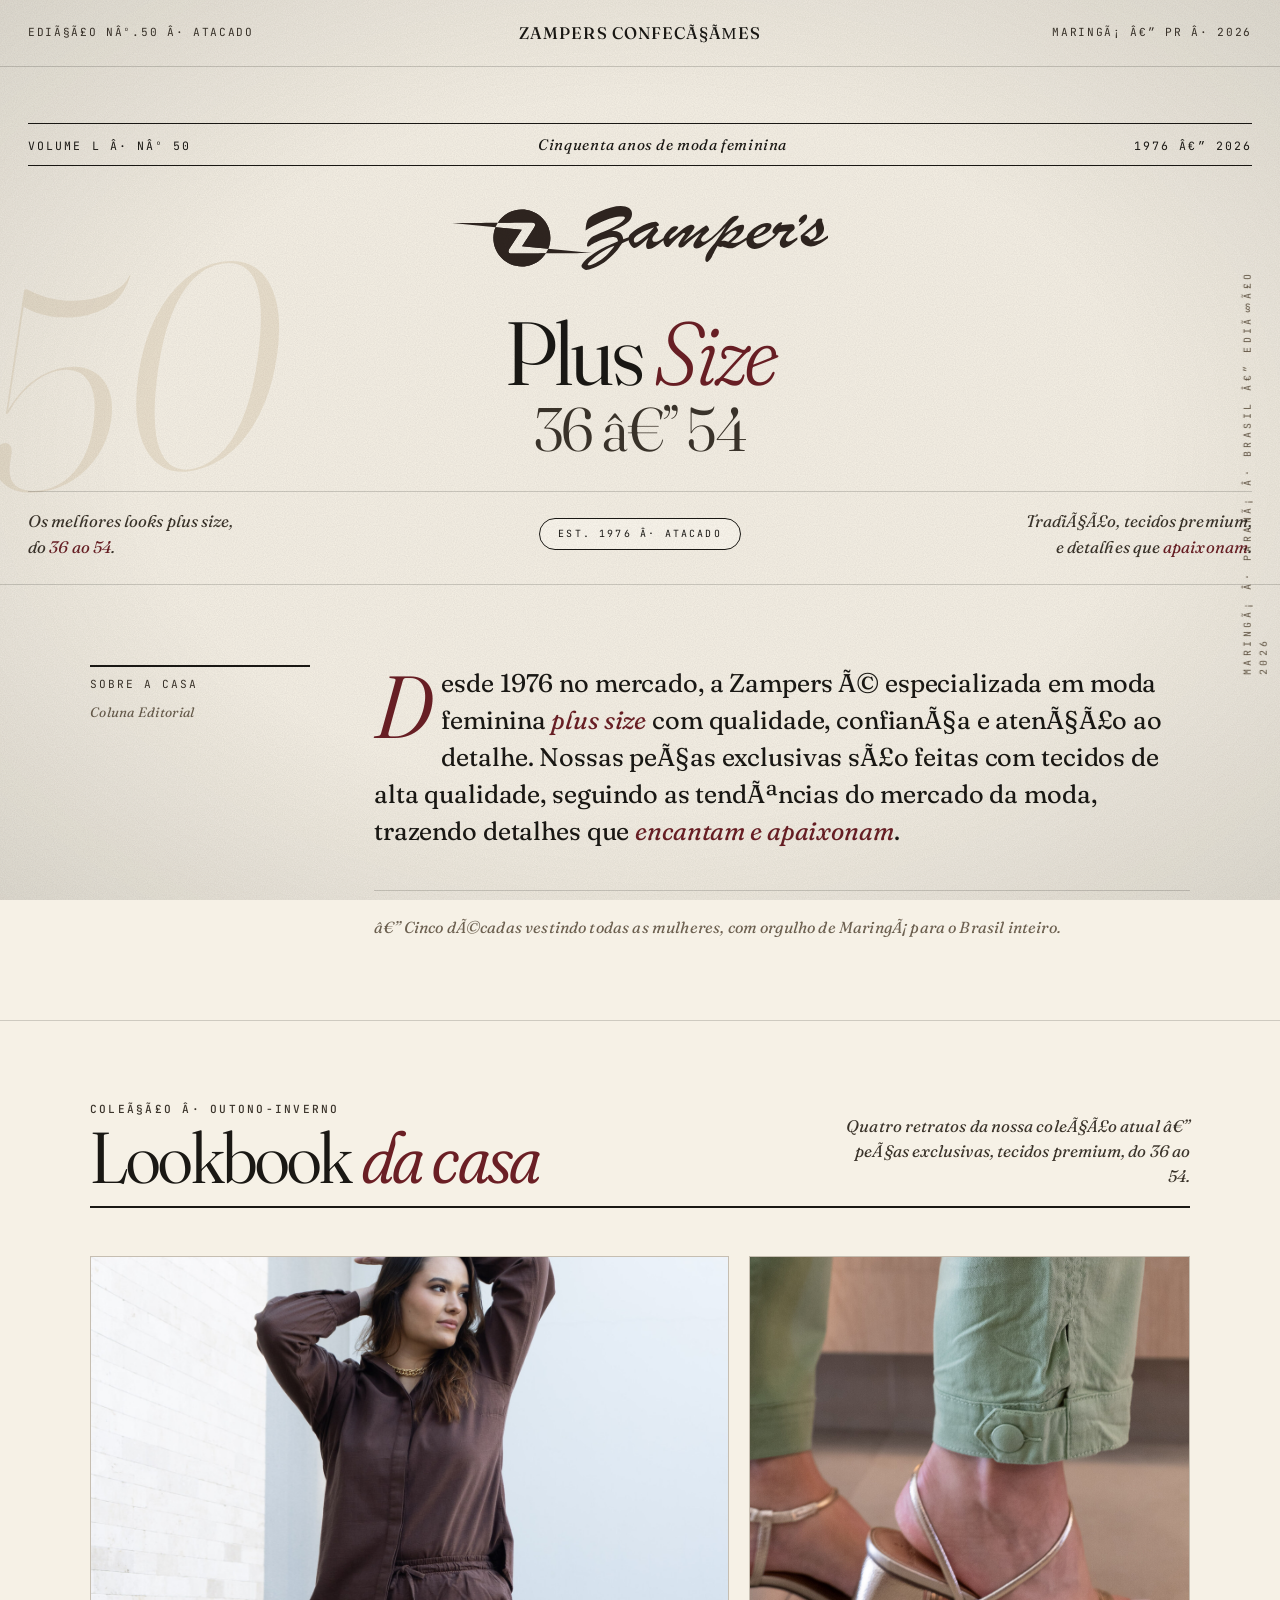
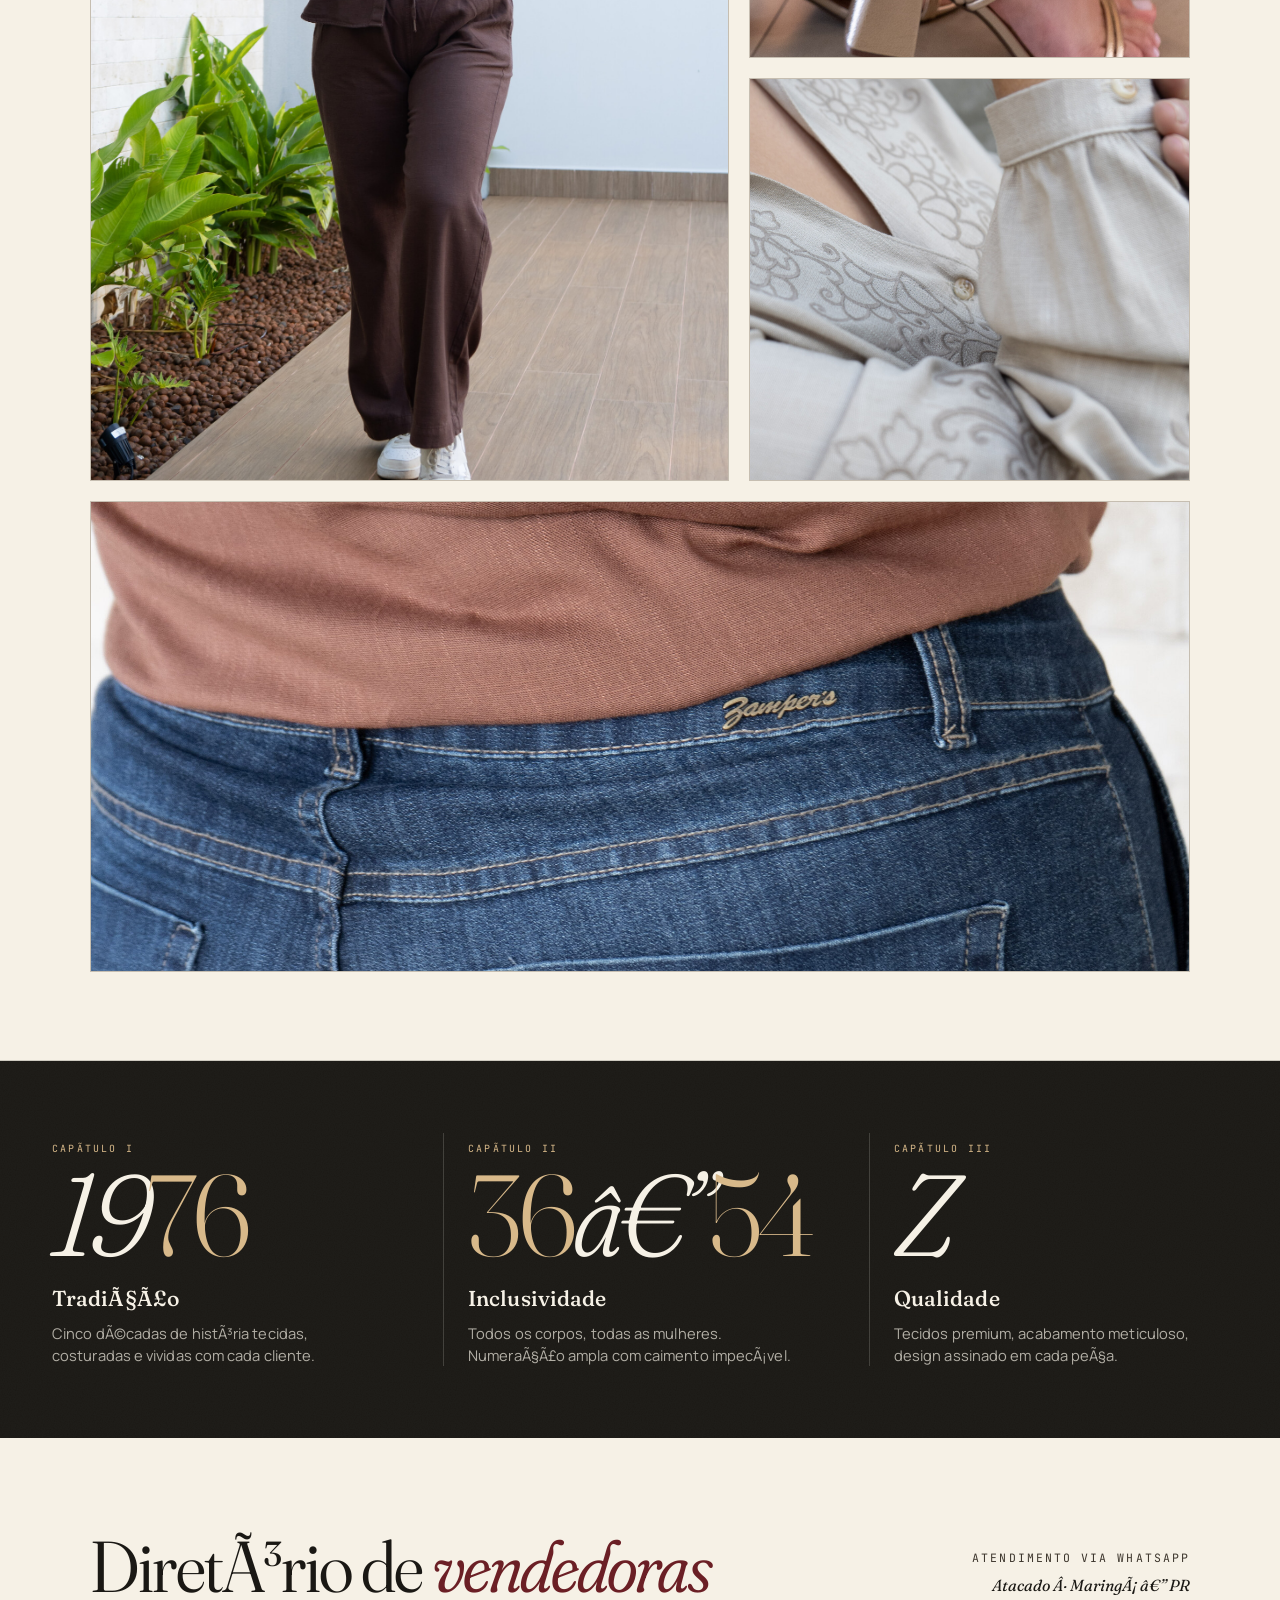
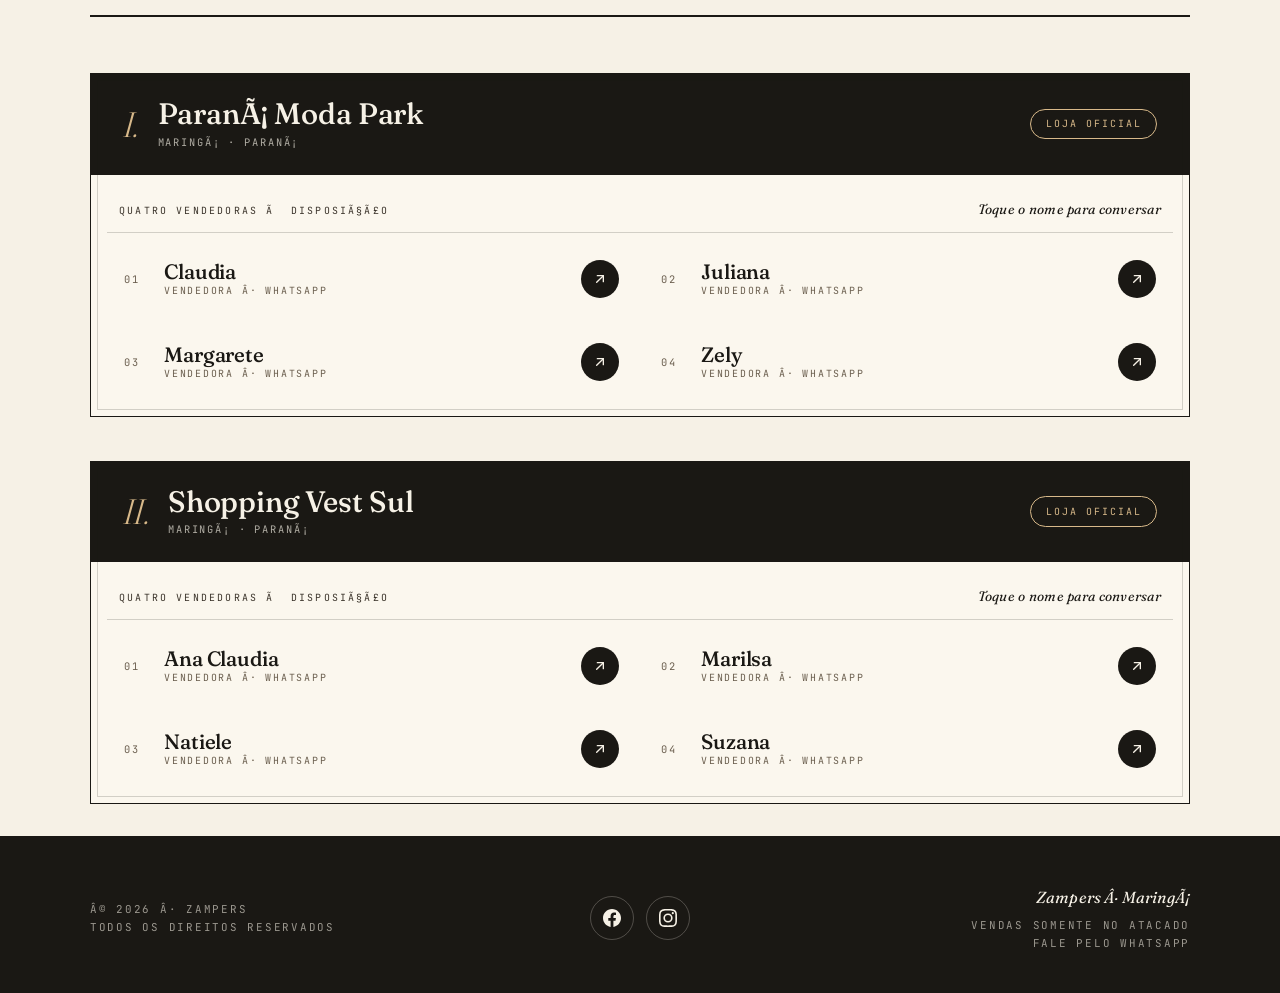
==== commit b7913a6d: "refactor: extrai JS inline para js/main.js Co-Authored-By: Claude Sonnet 4.6 <noreply@anthropic.com>" ====
--- a/index.html
+++ b/index.html
@@ -27,6 +27,8 @@
     src="https://www.facebook.com/tr?id=2177387886351446&ev=PageView&noscript=1"
     /></noscript>
     <!-- End Meta Pixel Code -->
+
+    <script src="js/main.js" defer></script>
 
     <meta charset="UTF-8">
     <meta name="viewport" content="width=device-width, initial-scale=1.0">
@@ -310,81 +312,5 @@
         </div>
     </footer>
 
-    <script>
-        // Detect whether visit originated from Instagram (UTM params, in-app browser, or referrer)
-        const isFromInstagram = () => {
-            try {
-                const params = new URLSearchParams(window.location.search);
-                const source = (params.get('utm_source') || '').toLowerCase();
-                const medium = (params.get('utm_medium') || '').toLowerCase();
-                if (['instagram', 'ig', 'insta'].includes(source)) return true;
-                if (medium === 'bio') return true;
-                if (/instagram/i.test(navigator.userAgent || '')) return true;
-                if (/instagram\.com/i.test(document.referrer || '')) return true;
-            } catch (_) { /* ignore */ }
-            return false;
-        };
-
-        // Pre-filled WhatsApp message (uses seller's name; varies by origin)
-        const buildMessage = (name) => {
-            const origin = isFromInstagram() ? 'Instagram' : 'site';
-            return `Olá, ${name}! Vim pelo ${origin} da Zampers e gostaria de saber mais sobre as peças do atacado.`;
-        };
-
-        document.addEventListener('DOMContentLoaded', function () {
-            // Add ?text=... to every seller WhatsApp link
-            document.querySelectorAll('.seller').forEach((el) => {
-                const nameEl = el.querySelector('.name');
-                if (!nameEl) return;
-                const fullName = (nameEl.firstChild?.textContent || '').trim();
-                if (!fullName) return;
-                try {
-                    const url = new URL(el.href);
-                    url.searchParams.set('text', buildMessage(fullName));
-                    el.href = url.toString();
-                } catch (_) { /* ignore malformed URLs */ }
-            });
-
-            // Randomize store order on each visit (preserves prior behavior)
-            const blocks = document.querySelectorAll('.stores .store');
-            if (blocks.length >= 2 && Math.random() > 0.5) {
-                const parent = blocks[0].parentNode;
-                parent.insertBefore(blocks[1], blocks[0]);
-                // Re-number store roman numerals based on new order
-                const romans = ['I.', 'II.', 'III.', 'IV.'];
-                document.querySelectorAll('.stores .store .store-head .num').forEach((el, i) => {
-                    el.textContent = romans[i] || (i + 1) + '.';
-                });
-            }
-
-            // IntersectionObserver-based reveal
-            const els = document.querySelectorAll('.in-view');
-            if ('IntersectionObserver' in window) {
-                const io = new IntersectionObserver((entries) => {
-                    entries.forEach((e) => {
-                        if (e.isIntersecting) {
-                            e.target.classList.add('is-visible');
-                            io.unobserve(e.target);
-                        }
-                    });
-                }, { threshold: 0.12 });
-                els.forEach((el) => io.observe(el));
-            } else {
-                els.forEach((el) => el.classList.add('is-visible'));
-            }
-        });
-    </script>
-
-    <!-- Meta Pixel: Contact event on WhatsApp seller clicks -->
-    <script>
-        document.addEventListener('click', function(e) {
-            var link = e.target.closest('a.seller');
-            if (!link) return;
-            var seller = link.dataset.seller || 'unknown';
-            if (typeof fbq === 'function') {
-                fbq('track', 'Contact', { content_name: seller });
-            }
-        });
-    </script>
 </body>
 </html>
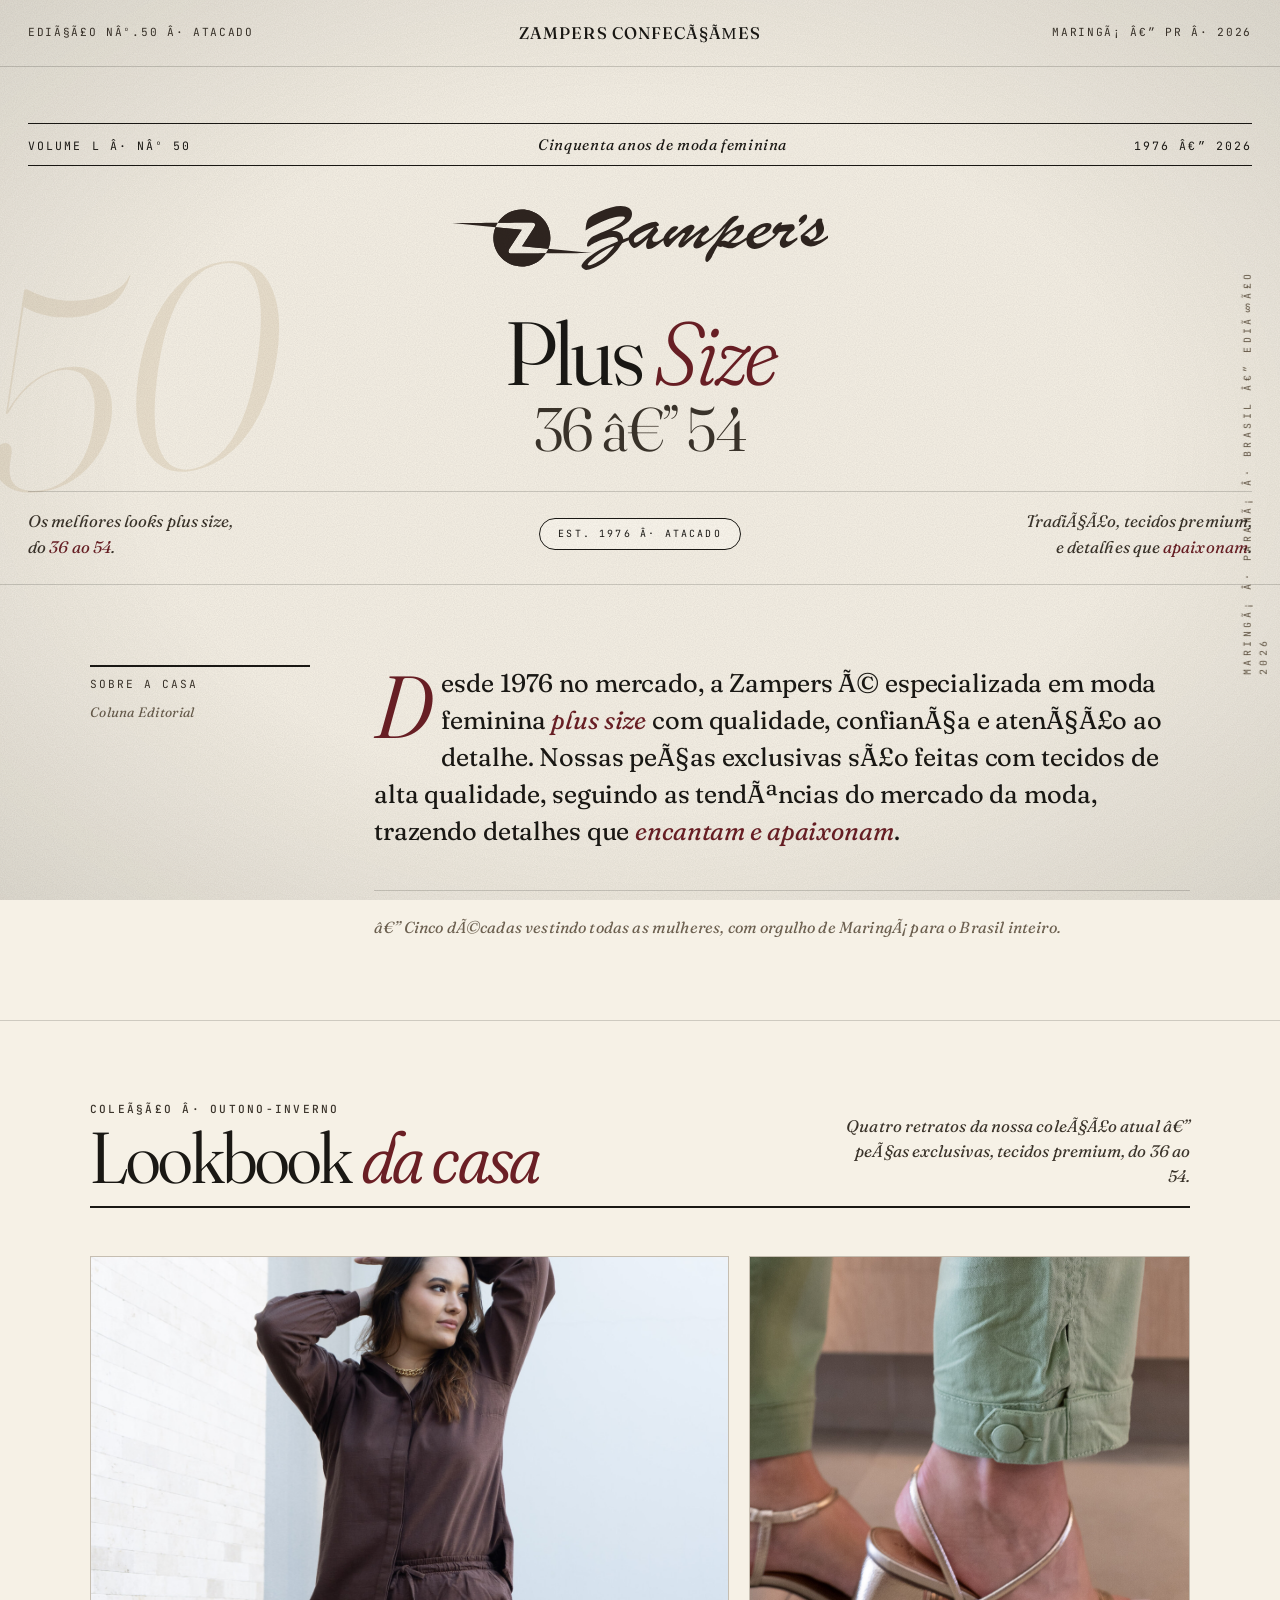
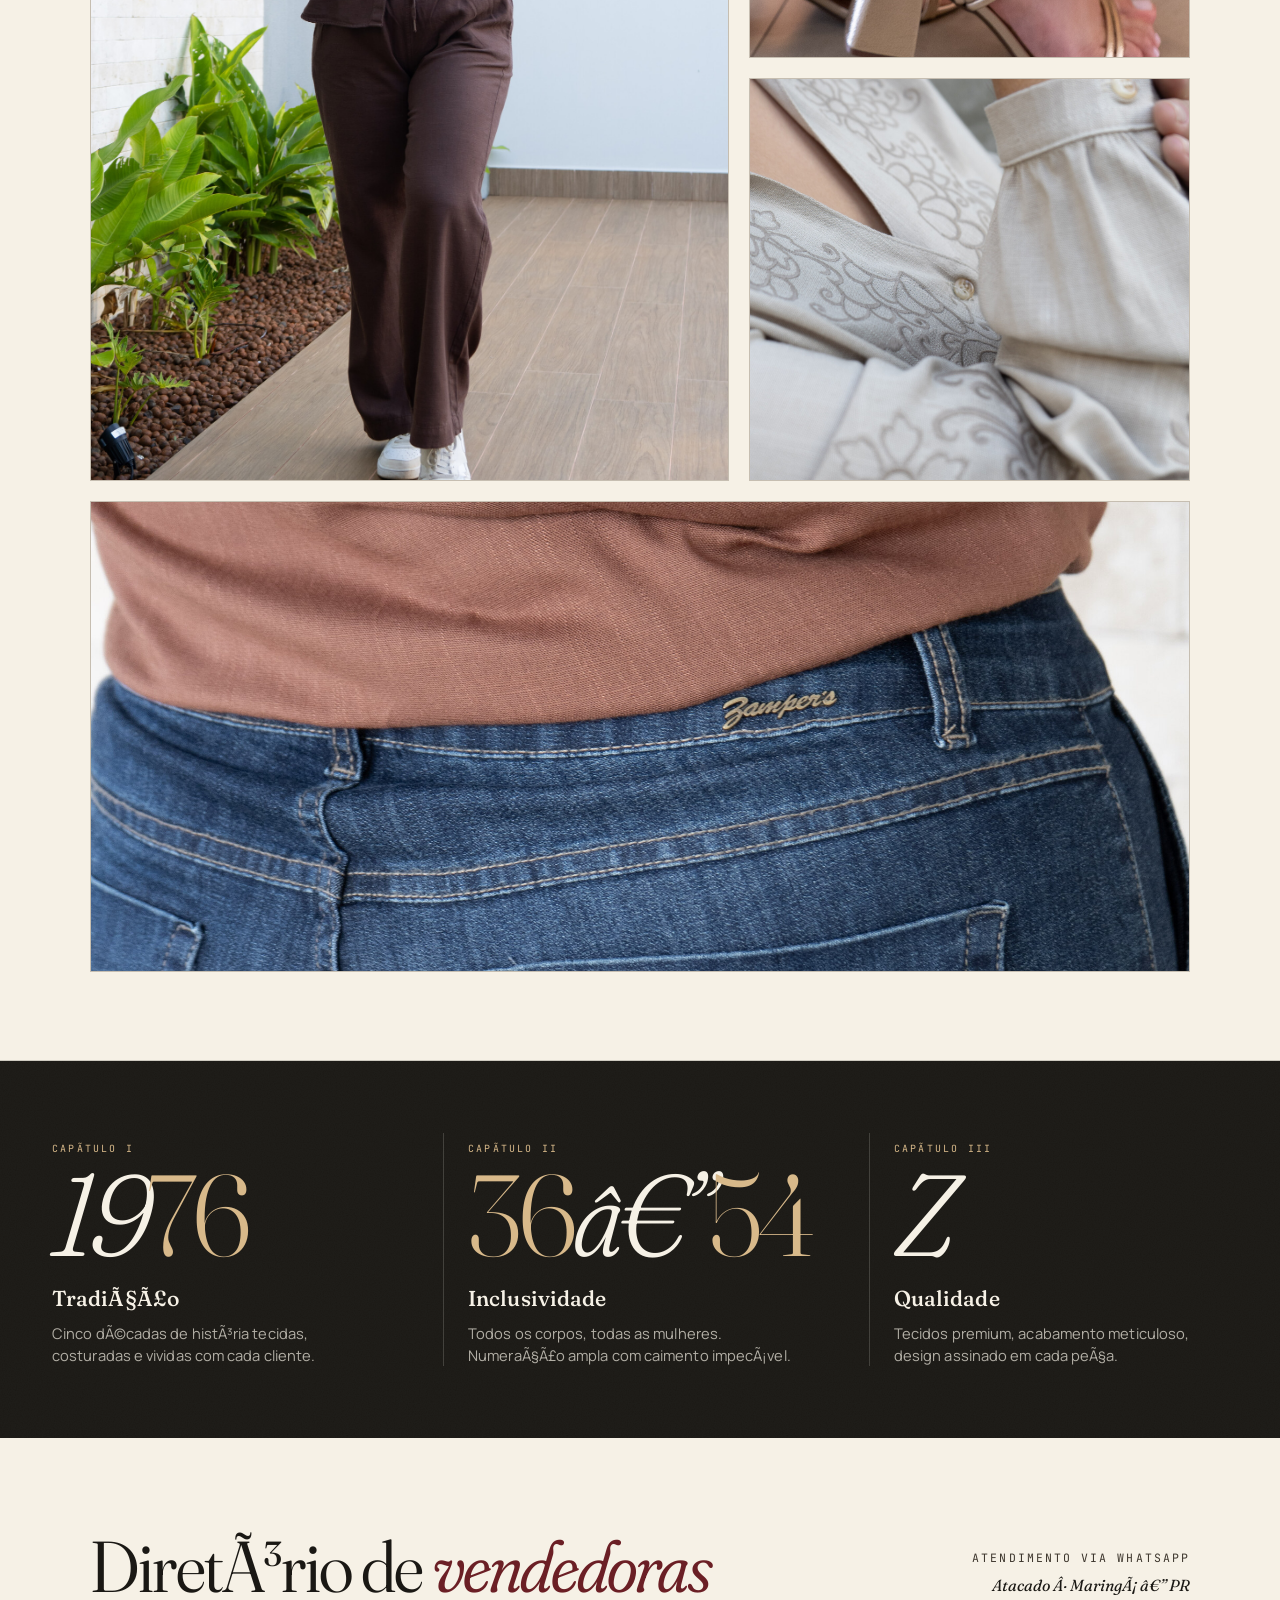
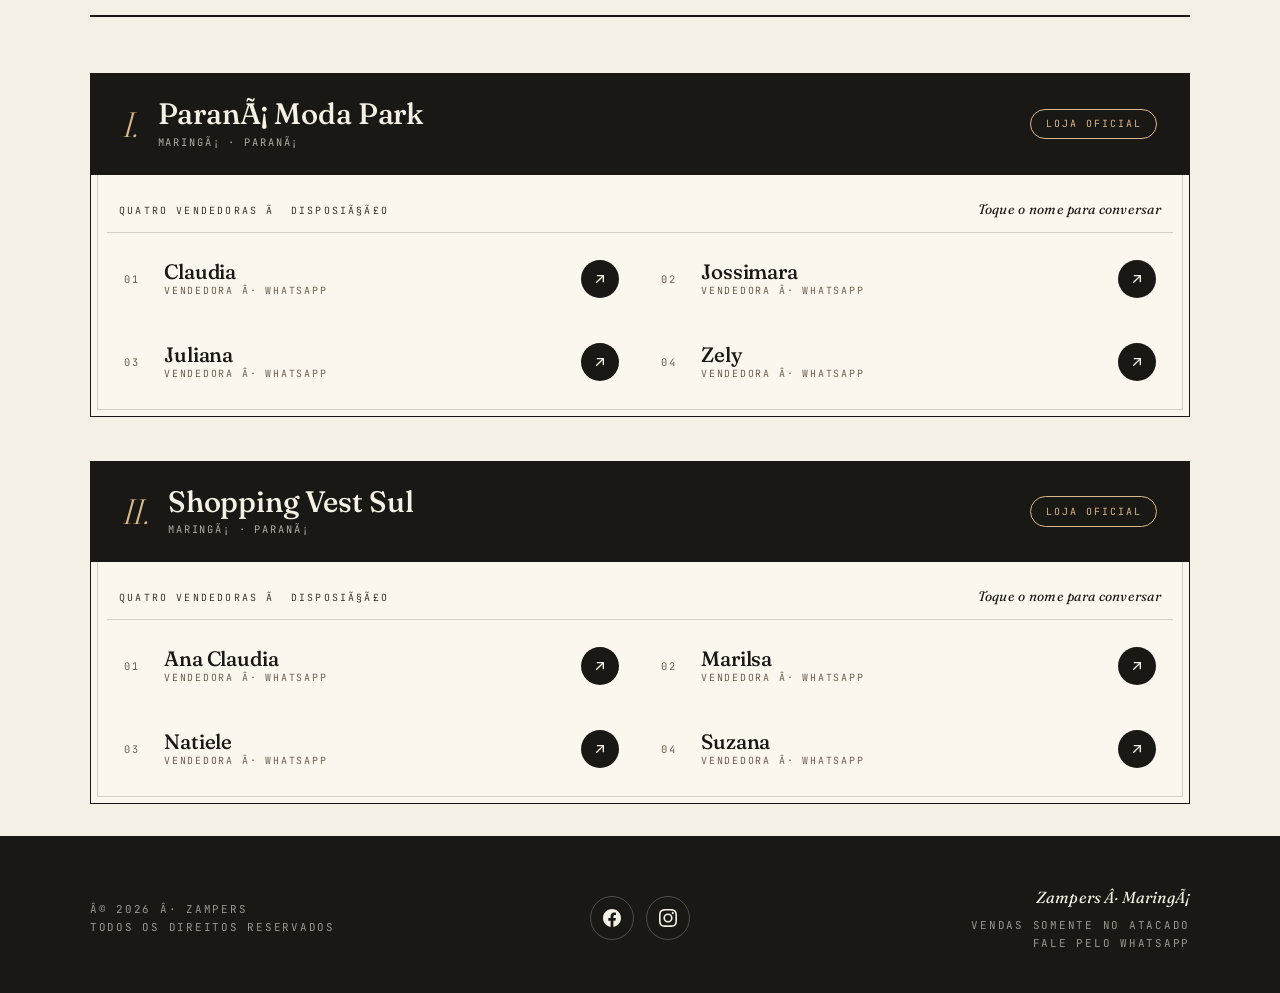
==== commit 5703ab0b: "fix: nome de vendedora" ====
--- a/index.html
+++ b/index.html
@@ -231,14 +231,14 @@
                         <span class="name">Claudia<small>Vendedora · WhatsApp</small></span>
                         <span class="arrow"><svg><use href="#i-arrow"/></svg></span>
                     </a>
+                    <a class="seller" data-seller="Jossimara" href="https://wa.me/5544998360379" target="_blank" rel="noopener noreferrer" aria-label="Conversar com Jossimara no WhatsApp">
+                        <span class="index">02</span>
+                        <span class="name">Jossimara<small>Vendedora · WhatsApp</small></span>
+                        <span class="arrow"><svg><use href="#i-arrow"/></svg></span>
+                    </a>
                     <a class="seller" data-seller="Juliana" href="https://wa.me/5544997278048" target="_blank" rel="noopener noreferrer" aria-label="Conversar com Juliana no WhatsApp">
-                        <span class="index">02</span>
+                        <span class="index">03</span>
                         <span class="name">Juliana<small>Vendedora · WhatsApp</small></span>
-                        <span class="arrow"><svg><use href="#i-arrow"/></svg></span>
-                    </a>
-                    <a class="seller" data-seller="Margarete" href="https://wa.me/5544998360379" target="_blank" rel="noopener noreferrer" aria-label="Conversar com Margarete no WhatsApp">
-                        <span class="index">03</span>
-                        <span class="name">Margarete<small>Vendedora · WhatsApp</small></span>
                         <span class="arrow"><svg><use href="#i-arrow"/></svg></span>
                     </a>
                     <a class="seller" data-seller="Zely" href="https://wa.me/5544991553205" target="_blank" rel="noopener noreferrer" aria-label="Conversar com Zely no WhatsApp">
